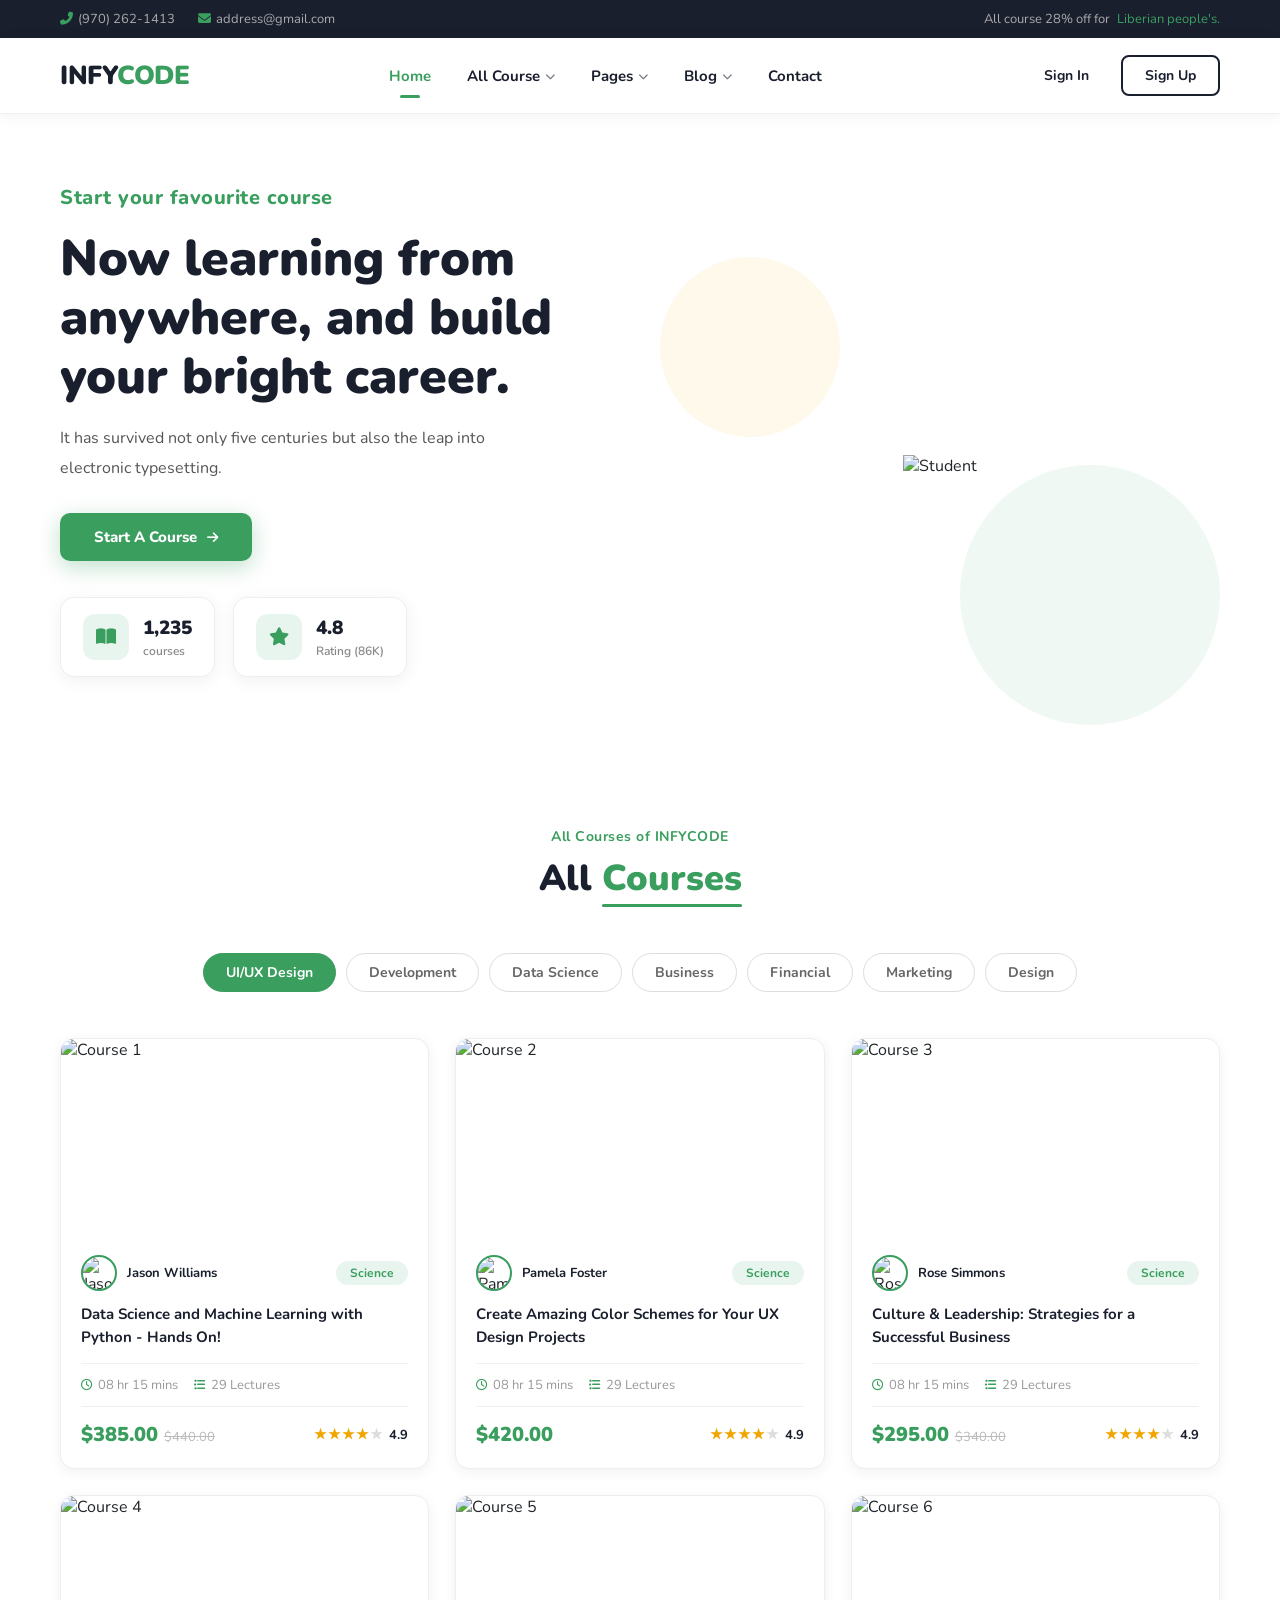
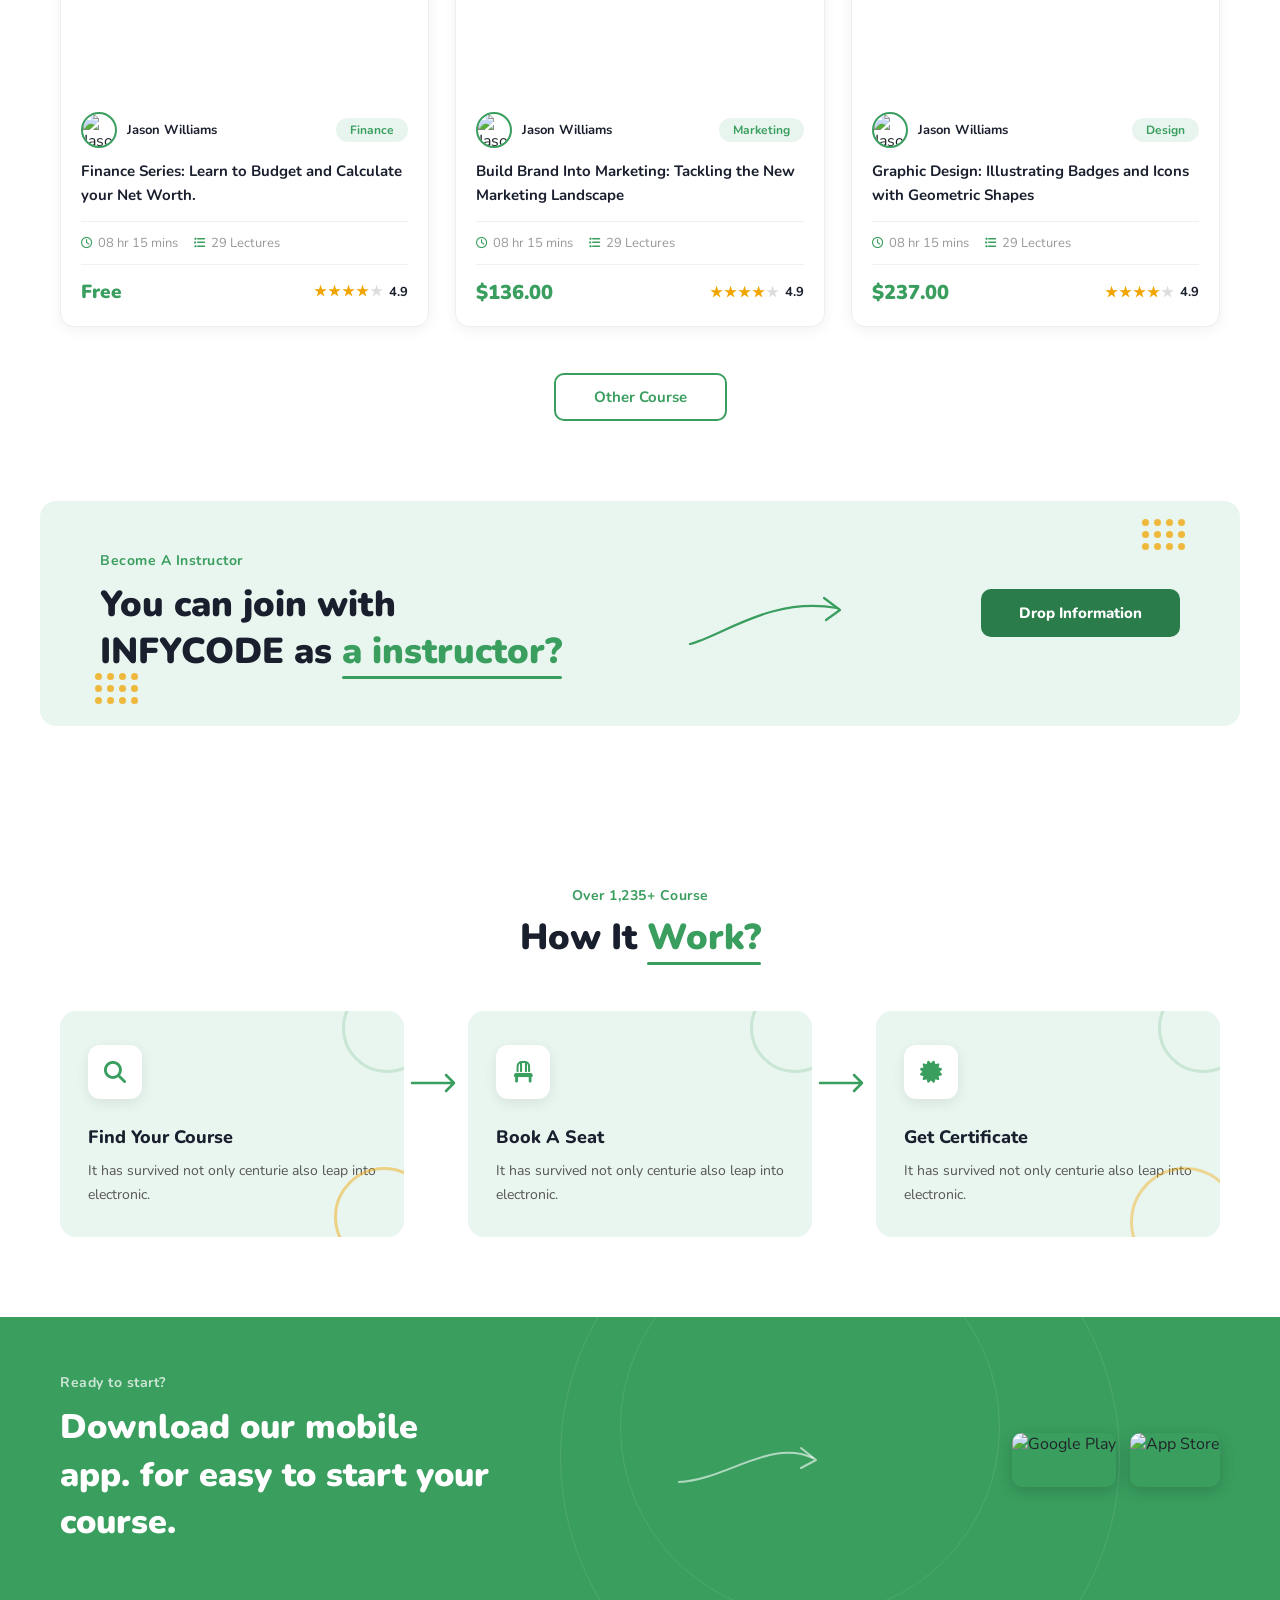
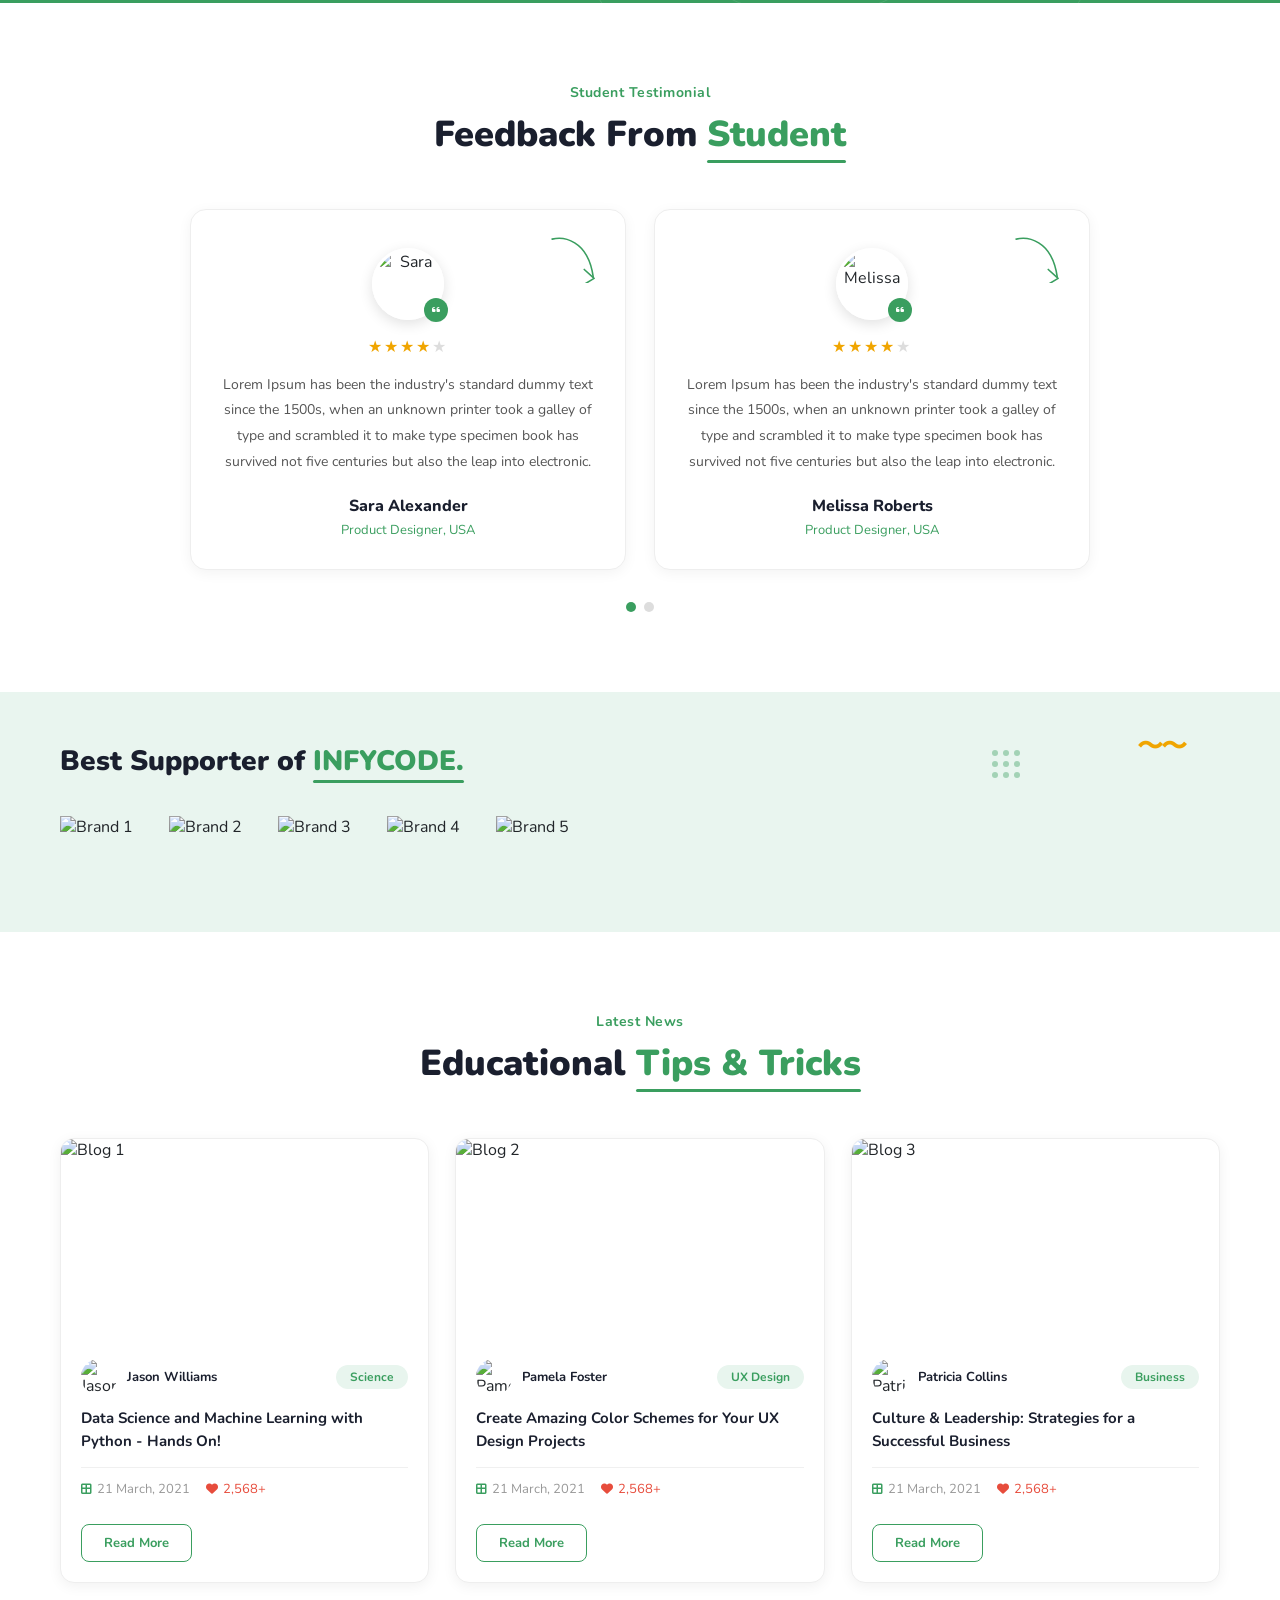
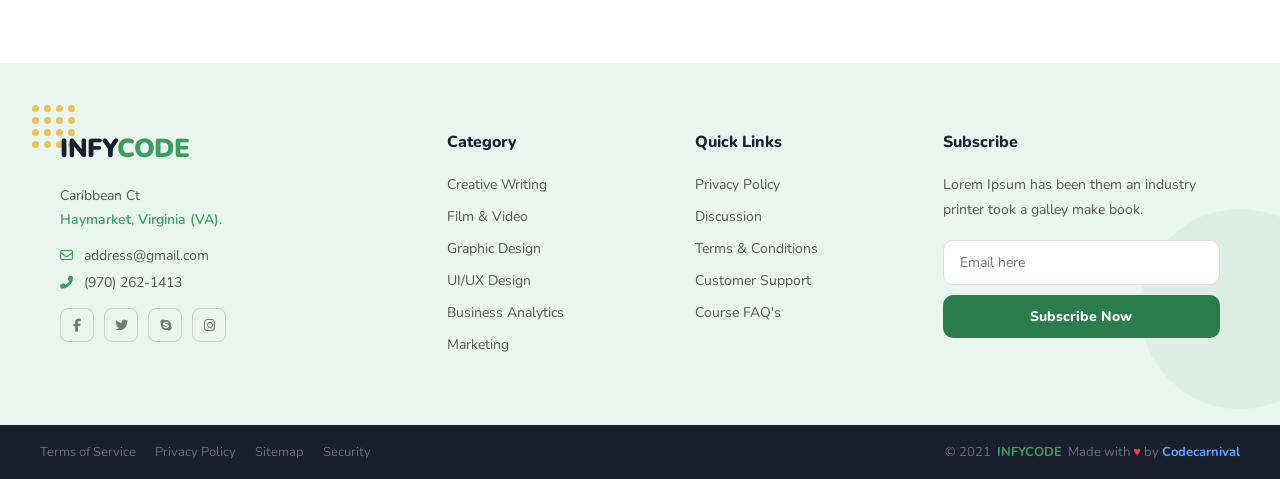
==== index.html @ c74d3bc2 "Home page" ====
<!DOCTYPE html>
<html lang="en">
<head>
<meta charset="UTF-8">
<meta name="viewport" content="width=device-width, initial-scale=1.0">
<title>Edule - eLearning Website Template</title>
<link href="https://fonts.googleapis.com/css2?family=Nunito:ital,wght@0,400;0,500;0,600;0,700;0,800;0,900;1,400;1,700&display=swap" rel="stylesheet">
<link rel="stylesheet" href="https://cdnjs.cloudflare.com/ajax/libs/font-awesome/6.4.0/css/all.min.css">
<style>
/* ===== RESET ===== */
*,*::before,*::after{box-sizing:border-box;margin:0;padding:0}
html{scroll-behavior:smooth}
body{font-family:'Nunito',sans-serif;color:#212529;background:#fff;overflow-x:hidden}
a{text-decoration:none;color:inherit}
img{max-width:100%;display:block}
ul{list-style:none}
button{font-family:inherit;cursor:pointer;border:none;background:none}

/* ===== VARIABLES ===== */
:root{
  --green:#3a9e5f;
  --green-dark:#2a7d4a;
  --green-light:#e8f5ee;
  --green-bg:#e9f5ef;
  --dark:#1a1f2e;
  --text:#555;
  --light:#888;
  --border:#e8e8e8;
  --gold:#f0a500;
  --white:#fff;
}

/* ===== TOPBAR ===== */
.topbar{background:#1a1f2e;padding:10px 0;font-size:13px;color:#aaa}
.topbar .wrap{max-width:1200px;margin:0 auto;padding:0 20px;display:flex;justify-content:space-between;align-items:center}
.topbar a{color:#aaa;transition:color .2s}
.topbar a:hover{color:var(--green)}
.topbar .left a{margin-right:20px}
.topbar .left i,.topbar .right i{margin-right:5px;color:var(--green)}

/* ===== HEADER ===== */
.site-header{background:#fff;border-bottom:1px solid #f0f0f0;position:sticky;top:0;z-index:9999;box-shadow:0 2px 15px rgba(0,0,0,.06)}
.header-wrap{max-width:1200px;margin:0 auto;padding:0 20px;display:flex;align-items:center;justify-content:space-between;height:75px}
.logo{display:flex;align-items:center;gap:10px}
.logo img{height:40px;width:auto}
.logo-text{font-size:26px;font-weight:900;color:var(--dark);letter-spacing:-.5px}
.logo-text span{color:var(--green)}
.logo-icon{width:42px;height:42px;background:var(--green);border-radius:10px;display:flex;align-items:center;justify-content:center;position:relative}
.logo-icon::before{content:'';position:absolute;inset:5px;border:2px solid rgba(255,255,255,.6);border-radius:5px}
.logo-icon i{color:#fff;font-size:18px;position:relative;z-index:1}

/* NAV */
.main-nav{display:flex;align-items:center;gap:0}
.main-nav > li{position:relative}
.main-nav > li > a{display:flex;align-items:center;gap:5px;padding:10px 18px;font-size:15px;font-weight:700;color:var(--dark);transition:color .2s;position:relative}
.main-nav > li > a:hover,.main-nav > li.active > a{color:var(--green)}
.main-nav > li.active > a::after{content:'';position:absolute;bottom:-2px;left:50%;transform:translateX(-50%);width:20px;height:3px;background:var(--green);border-radius:2px}
.main-nav > li > a i{font-size:10px;opacity:.6}
.dropdown{display:none;position:absolute;top:calc(100% + 5px);left:0;min-width:220px;background:#fff;border-radius:10px;box-shadow:0 10px 35px rgba(0,0,0,.12);padding:10px 0;z-index:100}
.main-nav > li:hover .dropdown{display:block;animation:fadeIn .2s ease}
.dropdown li a{display:block;padding:9px 22px;font-size:14px;font-weight:600;color:#555;transition:all .2s}
.dropdown li a:hover{color:var(--green);padding-left:28px;background:#f8fdf9}
@keyframes fadeIn{from{opacity:0;transform:translateY(-6px)}to{opacity:1;transform:translateY(0)}}

.header-btns{display:flex;align-items:center;gap:10px}
.btn-in{padding:9px 22px;font-size:14px;font-weight:700;color:var(--dark);transition:color .2s}
.btn-in:hover{color:var(--green)}
.btn-up{padding:9px 22px;font-size:14px;font-weight:700;color:var(--dark);border:2px solid var(--dark);border-radius:8px;transition:all .2s}
.btn-up:hover{background:var(--dark);color:#fff}

/* ===== HERO ===== */
.hero{background:#fff;padding:70px 0 0;overflow:hidden}
.hero-inner{max-width:1200px;margin:0 auto;padding:0 20px;display:grid;grid-template-columns:1fr 1fr;align-items:center;gap:40px}
.hero-left{padding-bottom:70px}
.hero-eyebrow{font-size:20px;font-weight:800;color:var(--green);letter-spacing:.5px;display:flex;align-items:center;gap:8px;margin-bottom:18px}
.hero-left h1{font-size:50px;font-weight:900;color:var(--dark);line-height:1.18;margin-bottom:18px}
.hero-left p{font-size:16px;color:var(--text);line-height:1.85;margin-bottom:30px;max-width:460px}
.hero-btn{display:inline-flex;align-items:center;gap:10px;background:var(--green);color:#fff;padding:14px 34px;border-radius:10px;font-size:15px;font-weight:800;transition:all .3s;box-shadow:0 6px 22px rgba(58,158,95,.32)}
.hero-btn:hover{background:var(--green-dark);transform:translateY(-2px);box-shadow:0 10px 28px rgba(58,158,95,.42)}
.hero-btn i{font-size:13px}
.hero-stats{display:flex;gap:18px;margin-top:36px;flex-wrap:wrap}
.hero-stat{background:#fff;border:1px solid #eee;border-radius:14px;padding:16px 22px;display:flex;align-items:center;gap:14px;box-shadow:0 4px 18px rgba(0,0,0,.06);transition:transform .3s}
.hero-stat:hover{transform:translateY(-3px)}
.stat-icon{width:46px;height:46px;border-radius:12px;background:var(--green-light);display:flex;align-items:center;justify-content:center;color:var(--green);font-size:18px}
.stat-num{font-size:19px;font-weight:900;color:var(--dark)}
.stat-label{font-size:12px;color:var(--light);font-weight:600;margin-top:2px}

.hero-right{position:relative;display:flex;align-items:flex-end;justify-content:center}
.hero-right img.main{position:relative;z-index:2;max-width:100%;animation:heroFloat 3.5s ease-in-out infinite}
.hero-shape-top{position:absolute;top:10px;right:0;width:260px;height:260px;background:var(--green-light);border-radius:50%;z-index:1;opacity:.7}
.hero-shape-bot{position:absolute;bottom:40px;left:0;width:180px;height:180px;background:#fef8e7;border-radius:50%;z-index:1;opacity:.8}
.shape-float{position:absolute;z-index:3}
.shape-float.s1{top:30px;left:40px;width:60px;animation:spin 8s linear infinite}
.shape-float.s2{bottom:60px;right:20px;width:50px;animation:spin 10s linear infinite reverse}
@keyframes heroFloat{0%,100%{transform:translateY(0)}50%{transform:translateY(-14px)}}
@keyframes spin{from{transform:rotate(0deg)}to{transform:rotate(360deg)}}

/* ===== SECTION COMMON ===== */
.sec{padding:80px 0}
.container{max-width:1200px;margin:0 auto;padding:0 20px}
.sec-head{text-align:center;margin-bottom:50px}
.sec-sub{display:block;font-size:14px;font-weight:700;color:var(--green);letter-spacing:.5px;margin-bottom:10px}
.sec-head h2{font-size:36px;font-weight:900;color:var(--dark);line-height:1.3}
.sec-head h2 .hl{color:var(--green);position:relative;display:inline-block}
.sec-head h2 .hl::after{content:'';position:absolute;bottom:-4px;left:0;right:0;height:3px;background:var(--green);border-radius:2px}

/* ===== COURSES ===== */
.courses-sec{background:#fff}
.tab-list{display:flex;flex-wrap:wrap;justify-content:center;gap:10px;margin-bottom:46px}
.tab-item{padding:9px 22px;border:1.5px solid #ddd;border-radius:50px;font-size:14px;font-weight:700;color:#666;background:#fff;cursor:pointer;transition:all .2s}
.tab-item:hover,.tab-item.active{background:var(--green);color:#fff;border-color:var(--green)}

.courses-grid{display:grid;grid-template-columns:repeat(3,1fr);gap:26px}
.course-card{background:#fff;border:1px solid #eee;border-radius:14px;overflow:hidden;transition:all .3s;box-shadow:0 3px 14px rgba(0,0,0,.06)}
.course-card:hover{transform:translateY(-7px);box-shadow:0 18px 42px rgba(0,0,0,.11)}
.c-thumb{height:196px;overflow:hidden}
.c-thumb img{width:100%;height:100%;object-fit:cover;transition:transform .4s}
.course-card:hover .c-thumb img{transform:scale(1.07)}
.c-body{padding:20px}
.c-meta{display:flex;align-items:center;gap:10px;margin-bottom:12px}
.c-meta .av{width:36px;height:36px;border-radius:50%;object-fit:cover;border:2.5px solid var(--green)}
.c-meta .name{font-size:13px;font-weight:700;color:var(--dark)}
.c-tag{margin-left:auto;padding:4px 14px;background:var(--green-light);color:var(--green);font-size:12px;font-weight:700;border-radius:50px}
.c-title{font-size:15px;font-weight:700;color:var(--dark);line-height:1.55;margin-bottom:14px;display:block;transition:color .2s}
.c-title:hover{color:var(--green)}
.c-info{display:flex;gap:16px;font-size:13px;color:#999;padding:12px 0;border-top:1px solid #f0f0f0;border-bottom:1px solid #f0f0f0;margin-bottom:14px}
.c-info span{display:flex;align-items:center;gap:5px}
.c-info i{color:var(--green);font-size:12px}
.c-foot{display:flex;align-items:center;justify-content:space-between}
.c-price{font-size:20px;font-weight:900;color:var(--green)}
.c-price-old{font-size:13px;color:#bbb;text-decoration:line-through;margin-left:6px}
.c-free{font-size:19px;font-weight:900;color:var(--green)}
.c-rate{display:flex;align-items:center;gap:5px;font-size:13px;font-weight:700;color:var(--dark)}
.c-stars{color:var(--gold);font-size:14px;letter-spacing:1px}
.c-stars .empty{color:#ddd}

.other-wrap{text-align:center;margin-top:46px}
.other-btn{display:inline-block;padding:12px 38px;border:2px solid var(--green);border-radius:10px;color:var(--green);font-size:15px;font-weight:700;transition:all .2s}
.other-btn:hover{background:var(--green);color:#fff}

/* ===== INSTRUCTOR BANNER ===== */
.instructor-sec{padding:0 20px;margin-bottom:80px}
.instr-box{max-width:1200px;margin:0 auto;background:var(--green-bg);border-radius:16px;padding:50px 60px;display:flex;align-items:center;justify-content:space-between;position:relative;overflow:hidden}
.instr-box .sub{font-size:14px;font-weight:700;color:var(--green);letter-spacing:.5px;display:block;margin-bottom:12px}
.instr-box h2{font-size:36px;font-weight:900;color:var(--dark);line-height:1.3}
.instr-box h2 em{font-style:normal;color:var(--green);position:relative;display:inline-block}
.instr-box h2 em::after{content:'';position:absolute;bottom:-3px;left:0;right:0;height:3px;background:var(--green);border-radius:2px}
.instr-arrow{flex:1;display:flex;justify-content:center;align-items:center;pointer-events:none;min-width:180px}
.instr-arrow svg{width:180px}
.drop-btn{display:inline-block;padding:14px 38px;background:var(--green-dark);color:#fff;border-radius:10px;font-size:15px;font-weight:800;white-space:nowrap;transition:all .3s;flex-shrink:0}
.drop-btn:hover{background:var(--green);transform:translateY(-2px)}
/* Deco dots */
.deco-dots{position:absolute;display:grid;gap:5px}
.deco-dots span{width:7px;height:7px;border-radius:50%;display:block}
.deco-dots.gold span{background:var(--gold);opacity:.75}
.deco-dots.green span{background:var(--green);opacity:.45}
.deco-dots.r3{grid-template-columns:repeat(3,7px)}
.deco-dots.r4{grid-template-columns:repeat(4,7px)}
.deco-tl{bottom:22px;left:55px}
.deco-tr{top:18px;right:55px}

/* ===== HOW IT WORKS ===== */
.how-sec{background:#fff}
.steps-row{display:grid;grid-template-columns:1fr auto 1fr auto 1fr;align-items:start;gap:0;margin-top:10px}
.step-card{background:var(--green-bg);border-radius:16px;padding:34px 28px 30px;position:relative;overflow:hidden}
.step-card::after{content:'';position:absolute;top:-28px;right:-28px;width:90px;height:90px;border:3px solid rgba(58,158,95,.18);border-radius:50%}
.step-card .step-icon-wrap{width:54px;height:54px;background:#fff;border-radius:12px;display:flex;align-items:center;justify-content:center;margin-bottom:26px;box-shadow:0 4px 14px rgba(0,0,0,.08)}
.step-card .step-icon-wrap img{width:28px;height:28px}
.step-card h3{font-size:18px;font-weight:800;color:var(--dark);margin-bottom:10px}
.step-card p{font-size:14px;color:var(--text);line-height:1.7}
/* orange arc on step 1 */
.step-card.s1::before{content:'';position:absolute;bottom:-30px;right:-30px;width:100px;height:100px;border:3px solid var(--gold);border-radius:50%;opacity:.45}
/* arc on step 3 */
.step-card.s3::before{content:'';position:absolute;bottom:-40px;right:-20px;width:110px;height:110px;border:3px solid var(--gold);border-radius:50%;opacity:.4}
.step-arrow{display:flex;align-items:center;padding:0 6px;margin-top:60px}
.step-arrow svg{width:52px;color:var(--green)}

/* ===== APP SECTION ===== */
.app-sec{background:var(--green);padding:56px 0;position:relative;overflow:hidden}
.app-sec::before,.app-sec::after{content:'';position:absolute;border-radius:50%;border:1.5px solid rgba(255,255,255,.1)}
.app-sec::before{width:380px;height:380px;top:-80px;right:280px}
.app-sec::after{width:560px;height:560px;top:-140px;right:160px}
.app-inner{max-width:1200px;margin:0 auto;padding:0 20px;display:flex;align-items:center;gap:0}
.app-text{flex:0 0 auto;max-width:430px}
.app-text .sub{font-size:14px;font-weight:700;color:rgba(255,255,255,.75);letter-spacing:.5px;display:block;margin-bottom:12px}
.app-text h2{font-size:34px;font-weight:900;color:#fff;line-height:1.4}
.app-gap{flex:1;display:flex;justify-content:center;align-items:center;position:relative;z-index:2}
.app-gap svg{width:160px}
.app-btns-wrap{display:flex;gap:14px;position:relative;z-index:2;flex-shrink:0}
.app-store{display:block;border-radius:10px;overflow:hidden;transition:all .3s;box-shadow:0 4px 16px rgba(0,0,0,.18)}
.app-store:hover{transform:translateY(-3px);box-shadow:0 8px 24px rgba(0,0,0,.25)}
.app-store img{height:54px;width:auto;display:block}

/* ===== TESTIMONIALS ===== */
.testi-sec{background:#fff}
.testi-grid{display:grid;grid-template-columns:repeat(2,1fr);gap:28px;max-width:900px;margin:0 auto}
.testi-card{background:#fff;border:1px solid #eee;border-radius:16px;padding:38px 32px 30px;text-align:center;position:relative;box-shadow:0 3px 14px rgba(0,0,0,.05);transition:all .3s}
.testi-card:hover{box-shadow:0 14px 40px rgba(58,158,95,.12);transform:translateY(-4px)}
.testi-arrow-deco{position:absolute;top:22px;right:22px;pointer-events:none}
.testi-arrow-deco svg{width:58px}
.testi-av{position:relative;width:72px;height:72px;margin:0 auto 16px}
.testi-av img{width:72px;height:72px;border-radius:50%;object-fit:cover;border:3px solid #fff;box-shadow:0 4px 14px rgba(0,0,0,.12)}
.testi-av .qb{position:absolute;bottom:-2px;right:-4px;width:24px;height:24px;background:var(--green);border-radius:50%;display:flex;align-items:center;justify-content:center;color:#fff;font-size:9px}
.testi-stars{color:var(--gold);font-size:16px;letter-spacing:2px;margin-bottom:14px}
.testi-stars .e{color:#ddd}
.testi-text{font-size:14px;color:var(--text);line-height:1.85;margin-bottom:20px}
.testi-name{font-size:16px;font-weight:800;color:var(--dark);margin-bottom:4px}
.testi-role{font-size:13px;color:var(--green)}

.testi-dots{display:flex;justify-content:center;gap:8px;margin-top:32px}
.tdot{width:10px;height:10px;border-radius:50%;background:#ddd;cursor:pointer;transition:background .2s}
.tdot.on{background:var(--green)}

/* ===== BRANDS ===== */
.brands-sec{background:var(--green-bg);padding:50px 0;position:relative;overflow:hidden}
.brands-inner{max-width:1200px;margin:0 auto;padding:0 20px;position:relative}
.brands-head{font-size:28px;font-weight:900;color:var(--dark);margin-bottom:36px}
.brands-head span{color:var(--green);position:relative;display:inline-block}
.brands-head span::after{content:'';position:absolute;bottom:-3px;left:0;right:0;height:3px;background:var(--green);border-radius:2px}
.brands-logos{display:flex;align-items:center;gap:36px;flex-wrap:wrap}
.brand-item img{height:66px;width:auto;object-fit:contain;transition:transform .3s}
.brand-item:hover img{transform:scale(1.08)}
.brand-deco-dots{position:absolute;right:220px;top:8px;display:grid;grid-template-columns:repeat(3,6px);gap:5px}
.brand-deco-dots span{width:6px;height:6px;border-radius:50%;background:var(--green);opacity:.4;display:block}
.brand-squiggle{position:absolute;right:55px;top:-8px;font-size:26px;color:var(--gold);font-weight:900;line-height:1;letter-spacing:-2px}

/* ===== BLOG ===== */
.blog-sec{background:#fff}
.blog-grid{display:grid;grid-template-columns:repeat(3,1fr);gap:26px}
.blog-card{background:#fff;border:1px solid #eee;border-radius:14px;overflow:hidden;transition:all .3s;box-shadow:0 3px 14px rgba(0,0,0,.06)}
.blog-card:hover{transform:translateY(-7px);box-shadow:0 18px 42px rgba(0,0,0,.11)}
.b-thumb{height:200px;overflow:hidden}
.b-thumb img{width:100%;height:100%;object-fit:cover;transition:transform .4s}
.blog-card:hover .b-thumb img{transform:scale(1.07)}
.b-body{padding:20px}
.b-meta{display:flex;align-items:center;gap:10px;margin-bottom:12px}
.b-meta .bav{width:36px;height:36px;border-radius:50%;object-fit:cover}
.b-meta .bname{font-size:13px;font-weight:700;color:var(--dark)}
.b-cat{margin-left:auto;padding:4px 14px;background:var(--green-light);color:var(--green);font-size:12px;font-weight:700;border-radius:50px}
.b-title{font-size:15px;font-weight:700;color:var(--dark);line-height:1.55;margin-bottom:14px;display:block}
.b-title:hover{color:var(--green)}
.b-info{display:flex;gap:16px;font-size:13px;color:#999;padding:12px 0;border-top:1px solid #f0f0f0;margin-bottom:14px}
.b-info span{display:flex;align-items:center;gap:5px}
.b-info i{color:var(--green);font-size:12px}
.b-info .heart i{color:#e74c3c}
.read-btn{display:inline-block;padding:9px 22px;border:1.5px solid var(--green);border-radius:8px;color:var(--green);font-size:13px;font-weight:700;transition:all .2s}
.read-btn:hover{background:var(--green);color:#fff}

/* ===== FOOTER ===== */
.site-footer{background:var(--green-bg);padding:68px 0 0;position:relative;overflow:hidden}
.site-footer::after{content:'';position:absolute;right:-60px;bottom:70px;width:200px;height:200px;background:rgba(58,158,95,.07);border-radius:50%}
.footer-grid{max-width:1200px;margin:0 auto;padding:0 20px;display:grid;grid-template-columns:1.7fr 1fr 1fr 1.4fr;gap:50px;position:relative;z-index:1}
.footer-logo-wrap{display:flex;align-items:center;gap:10px;margin-bottom:18px}
.footer-logo-wrap .fl-icon{width:38px;height:38px;background:var(--green);border-radius:8px;display:flex;align-items:center;justify-content:center;color:#fff;font-size:15px}
.footer-logo-wrap .fl-text{font-size:22px;font-weight:900;color:var(--dark)}
.footer-logo-wrap .fl-text span{color:var(--green)}
.f-addr{font-size:14px;color:var(--text);line-height:1.7;margin-bottom:14px}
.f-addr .ga{color:var(--green);font-weight:600}
.f-contacts{margin-bottom:16px}
.f-contacts li{display:flex;align-items:center;gap:10px;font-size:14px;color:var(--text);margin-bottom:8px}
.f-contacts li i{color:var(--green);font-size:13px;width:14px}
.f-socials{display:flex;gap:10px}
.f-socials a{width:34px;height:34px;border:1.5px solid #ccc;border-radius:8px;display:flex;align-items:center;justify-content:center;color:#777;font-size:13px;transition:all .2s}
.f-socials a:hover{background:var(--green);border-color:var(--green);color:#fff}

.f-col h4{font-size:16px;font-weight:800;color:var(--dark);margin-bottom:20px}
.f-col ul li{margin-bottom:10px}
.f-col ul li a{font-size:14px;color:var(--text);transition:color .2s}
.f-col ul li a:hover{color:var(--green)}

.f-sub-txt{font-size:14px;color:var(--text);line-height:1.75;margin-bottom:18px}
.f-email{width:100%;padding:12px 16px;border:1.5px solid #ddd;border-radius:10px;font-size:14px;color:var(--dark);background:#fff;outline:none;font-family:inherit;margin-bottom:10px;transition:border-color .2s}
.f-email:focus{border-color:var(--green)}
.f-sub-btn{width:100%;padding:12px 24px;background:var(--green-dark);color:#fff;border:none;border-radius:10px;font-size:14px;font-weight:800;cursor:pointer;font-family:inherit;transition:background .2s}
.f-sub-btn:hover{background:var(--green)}

/* footer deco dots */
.footer-deco{position:absolute;top:42px;left:32px;display:grid;grid-template-columns:repeat(4,7px);gap:5px}
.footer-deco span{width:7px;height:7px;border-radius:50%;background:var(--gold);opacity:.65;display:block}

.footer-bottom{background:#1a1f2e;padding:18px 20px;margin-top:60px}
.footer-bottom-inner{max-width:1200px;margin:0 auto;display:flex;align-items:center;justify-content:space-between;font-size:13px;color:#6b7280}
.footer-bottom-inner a{color:#6b7280;transition:color .2s}
.footer-bottom-inner a:hover{color:var(--green)}
.footer-bottom-inner .sep{margin:0 8px;opacity:.4}
.fb-left a{margin-right:16px}
.edule-lnk{color:var(--green)!important;font-weight:700}
.cc-lnk{color:#60a5fa!important;font-weight:700}
.heart{color:#e74c3c}

/* ===== SCROLL TO TOP ===== */
.scroll-top{position:fixed;bottom:28px;right:28px;z-index:9999;width:44px;height:44px;background:var(--green);color:#fff;border-radius:50%;display:flex;align-items:center;justify-content:center;font-size:17px;cursor:pointer;box-shadow:0 4px 16px rgba(58,158,95,.4);transition:all .3s;opacity:0;pointer-events:none;border:none}
.scroll-top.show{opacity:1;pointer-events:all}
.scroll-top:hover{background:var(--green-dark);transform:translateY(-3px)}

/* ===== REVEAL ===== */
.rv{opacity:0;transform:translateY(26px);transition:opacity .7s,transform .7s}
.rv.show{opacity:1;transform:none}
.rv.d1{transition-delay:.1s}.rv.d2{transition-delay:.2s}.rv.d3{transition-delay:.3s}

/* ===== RESPONSIVE ===== */
@media(max-width:1050px){.courses-grid,.blog-grid{grid-template-columns:repeat(2,1fr)}.footer-grid{grid-template-columns:1fr 1fr}.steps-row{grid-template-columns:1fr;gap:24px}.step-arrow{transform:rotate(90deg);margin:0 auto -8px}}
@media(max-width:768px){.header-wrap{padding:0 16px}.main-nav,.header-btns .btn-in{display:none}.hero-inner{grid-template-columns:1fr}.hero-right{display:none}.hero-left h1{font-size:34px}.courses-grid,.blog-grid,.testi-grid{grid-template-columns:1fr}.instr-box{flex-direction:column;gap:20px;text-align:center}.instr-arrow{display:none}.app-inner{flex-direction:column;text-align:center}.app-gap{display:none}.footer-grid{grid-template-columns:1fr}}
</style>
</head>
<body>

<!-- TOPBAR -->
<div class="topbar">
  <div class="wrap">
    <div class="left">
      <a href="tel:9702621413"><i class="fas fa-phone-alt"></i>(970) 262-1413</a>
      <a href="mailto:address@gmail.com"><i class="fas fa-envelope"></i>address@gmail.com</a>
    </div>
    <div class="right">
      All course 28% off for <a href="#" style="color:var(--green);margin-left:4px">Liberian people's.</a>
    </div>
  </div>
</div>

<!-- HEADER -->
<header class="site-header">
  <div class="header-wrap">
    <!-- Logo -->
    <a href="#" class="logo">
      <!-- <img src="https://template.hasthemes.com/edule/eduLe/assets/images/logo.png" alt="EduLe Logo" onerror="this.style.display='none';this.nextElementSibling.style.display='flex'"> -->
      <div class="logo-icon" style="display:none"><i class="fas fa-book-open"></i></div>
      <div class="logo-text">INFY<span>CODE</span></div>
    </a>

    <!-- Nav -->
    <nav>
      <ul class="main-nav">
        <li class="active"><a href="#">Home</a></li>
        <li>
          <a href="#">All Course <i class="fas fa-chevron-down"></i></a>
          <ul class="dropdown">
            <li><a href="#">Courses</a></li>
            <li><a href="#">Courses Details</a></li>
          </ul>
        </li>
        <li>
          <a href="#">Pages <i class="fas fa-chevron-down"></i></a>
          <ul class="dropdown">
            <li><a href="#">About</a></li>
            <li><a href="#">Register</a></li>
            <li><a href="#">Login</a></li>
            <li><a href="#">FAQ</a></li>
            <li><a href="#">404 Error</a></li>
            <li><a href="#">After Enroll</a></li>
          </ul>
        </li>
        <li>
          <a href="#">Blog <i class="fas fa-chevron-down"></i></a>
          <ul class="dropdown">
            <li><a href="#">Blog Grid</a></li>
            <li><a href="#">Blog Left Sidebar</a></li>
            <li><a href="#">Blog Right Sidebar</a></li>
          </ul>
        </li>
        <li><a href="#">Contact</a></li>
      </ul>
    </nav>

    <!-- Buttons -->
    <div class="header-btns">
      <button class="btn-in">Sign In</button>
      <button class="btn-up">Sign Up</button>
    </div>
  </div>
</header>

<!-- ===== HERO ===== -->
<section class="hero">
  <div class="hero-inner">
    <div class="hero-left rv">
      <div class="hero-eyebrow">Start your favourite course</div>
      <h1>Now learning from anywhere, and build your bright career.</h1>
      <p>It has survived not only five centuries but also the leap into electronic typesetting.</p>
      <a href="#" class="hero-btn">Start A Course <i class="fas fa-arrow-right"></i></a>
      <div class="hero-stats">
        <div class="hero-stat">
          <div class="stat-icon">
            <img src="https://template.hasthemes.com/edule/eduLe/assets/images/shape/shape-5.png" alt="" style="width:26px" onerror="this.outerHTML='<i class=\'fas fa-book-open\'></i>'">
          </div>
          <div>
            <div class="stat-num">1,235</div>
            <div class="stat-label">courses</div>
          </div>
        </div>
        <div class="hero-stat">
          <div class="stat-icon">
            <img src="https://template.hasthemes.com/edule/eduLe/assets/images/shape/shape-6.png" alt="" style="width:26px" onerror="this.outerHTML='<i class=\'fas fa-star\'></i>'">
          </div>
          <div>
            <div class="stat-num">4.8</div>
            <div class="stat-label">Rating (86K)</div>
          </div>
        </div>
      </div>
    </div>
    <div class="hero-right rv d2">
      <div class="hero-shape-top"></div>
      <div class="hero-shape-bot"></div>
      <img src="https://template.hasthemes.com/edule/eduLe/assets/images/shape/shape-8.png" class="shape-float s1" alt="" onerror="this.style.display='none'">
      <img src="https://template.hasthemes.com/edule/eduLe/assets/images/slider/slider-1.png" class="main" alt="Student">
      <img src="https://template.hasthemes.com/edule/eduLe/assets/images/shape/shape-9.png" class="shape-float s2" alt="" onerror="this.style.display='none'">
    </div>
  </div>
</section>

<!-- ===== COURSES ===== -->
<section class="sec courses-sec">
  <div class="container">
    <div class="sec-head rv">
      <span class="sec-sub">All Courses of INFYCODE</span>
      <h2>All <span class="hl">Courses</span></h2>
    </div>

    <div class="tab-list rv">
      <button class="tab-item active">UI/UX Design</button>
      <button class="tab-item">Development</button>
      <button class="tab-item">Data Science</button>
      <button class="tab-item">Business</button>
      <button class="tab-item">Financial</button>
      <button class="tab-item">Marketing</button>
      <button class="tab-item">Design</button>
    </div>

    <div class="courses-grid">
      <!-- Card 1 -->
      <div class="course-card rv">
        <div class="c-thumb"><img src="https://template.hasthemes.com/edule/eduLe/assets/images/courses/courses-01.jpg" alt="Course 1"></div>
        <div class="c-body">
          <div class="c-meta">
            <img class="av" src="https://template.hasthemes.com/edule/eduLe/assets/images/author/author-01.jpg" alt="Jason">
            <span class="name">Jason Williams</span>
            <span class="c-tag">Science</span>
          </div>
          <a href="#" class="c-title">Data Science and Machine Learning with Python - Hands On!</a>
          <div class="c-info">
            <span><i class="far fa-clock"></i> 08 hr 15 mins</span>
            <span><i class="fas fa-list-ul"></i> 29 Lectures</span>
          </div>
          <div class="c-foot">
            <div><span class="c-price">$385.00</span><span class="c-price-old">$440.00</span></div>
            <div class="c-rate"><span class="c-stars">★★★★<span class="empty">★</span></span> 4.9</div>
          </div>
        </div>
      </div>
      <!-- Card 2 -->
      <div class="course-card rv d1">
        <div class="c-thumb"><img src="https://template.hasthemes.com/edule/eduLe/assets/images/courses/courses-02.jpg" alt="Course 2"></div>
        <div class="c-body">
          <div class="c-meta">
            <img class="av" src="https://template.hasthemes.com/edule/eduLe/assets/images/author/author-02.jpg" alt="Pamela">
            <span class="name">Pamela Foster</span>
            <span class="c-tag">Science</span>
          </div>
          <a href="#" class="c-title">Create Amazing Color Schemes for Your UX Design Projects</a>
          <div class="c-info">
            <span><i class="far fa-clock"></i> 08 hr 15 mins</span>
            <span><i class="fas fa-list-ul"></i> 29 Lectures</span>
          </div>
          <div class="c-foot">
            <div><span class="c-price">$420.00</span></div>
            <div class="c-rate"><span class="c-stars">★★★★<span class="empty">★</span></span> 4.9</div>
          </div>
        </div>
      </div>
      <!-- Card 3 -->
      <div class="course-card rv d2">
        <div class="c-thumb"><img src="https://template.hasthemes.com/edule/eduLe/assets/images/courses/courses-03.jpg" alt="Course 3"></div>
        <div class="c-body">
          <div class="c-meta">
            <img class="av" src="https://template.hasthemes.com/edule/eduLe/assets/images/author/author-03.jpg" alt="Rose">
            <span class="name">Rose Simmons</span>
            <span class="c-tag">Science</span>
          </div>
          <a href="#" class="c-title">Culture &amp; Leadership: Strategies for a Successful Business</a>
          <div class="c-info">
            <span><i class="far fa-clock"></i> 08 hr 15 mins</span>
            <span><i class="fas fa-list-ul"></i> 29 Lectures</span>
          </div>
          <div class="c-foot">
            <div><span class="c-price">$295.00</span><span class="c-price-old">$340.00</span></div>
            <div class="c-rate"><span class="c-stars">★★★★<span class="empty">★</span></span> 4.9</div>
          </div>
        </div>
      </div>
      <!-- Card 4 -->
      <div class="course-card rv">
        <div class="c-thumb"><img src="https://template.hasthemes.com/edule/eduLe/assets/images/courses/courses-04.jpg" alt="Course 4"></div>
        <div class="c-body">
          <div class="c-meta">
            <img class="av" src="https://template.hasthemes.com/edule/eduLe/assets/images/author/author-04.jpg" alt="Jason">
            <span class="name">Jason Williams</span>
            <span class="c-tag">Finance</span>
          </div>
          <a href="#" class="c-title">Finance Series: Learn to Budget and Calculate your Net Worth.</a>
          <div class="c-info">
            <span><i class="far fa-clock"></i> 08 hr 15 mins</span>
            <span><i class="fas fa-list-ul"></i> 29 Lectures</span>
          </div>
          <div class="c-foot">
            <div><span class="c-free">Free</span></div>
            <div class="c-rate"><span class="c-stars">★★★★<span class="empty">★</span></span> 4.9</div>
          </div>
        </div>
      </div>
      <!-- Card 5 -->
      <div class="course-card rv d1">
        <div class="c-thumb"><img src="https://template.hasthemes.com/edule/eduLe/assets/images/courses/courses-05.jpg" alt="Course 5"></div>
        <div class="c-body">
          <div class="c-meta">
            <img class="av" src="https://template.hasthemes.com/edule/eduLe/assets/images/author/author-05.jpg" alt="Jason">
            <span class="name">Jason Williams</span>
            <span class="c-tag">Marketing</span>
          </div>
          <a href="#" class="c-title">Build Brand Into Marketing: Tackling the New Marketing Landscape</a>
          <div class="c-info">
            <span><i class="far fa-clock"></i> 08 hr 15 mins</span>
            <span><i class="fas fa-list-ul"></i> 29 Lectures</span>
          </div>
          <div class="c-foot">
            <div><span class="c-price">$136.00</span></div>
            <div class="c-rate"><span class="c-stars">★★★★<span class="empty">★</span></span> 4.9</div>
          </div>
        </div>
      </div>
      <!-- Card 6 -->
      <div class="course-card rv d2">
        <div class="c-thumb"><img src="https://template.hasthemes.com/edule/eduLe/assets/images/courses/courses-06.jpg" alt="Course 6"></div>
        <div class="c-body">
          <div class="c-meta">
            <img class="av" src="https://template.hasthemes.com/edule/eduLe/assets/images/author/author-06.jpg" alt="Jason">
            <span class="name">Jason Williams</span>
            <span class="c-tag">Design</span>
          </div>
          <a href="#" class="c-title">Graphic Design: Illustrating Badges and Icons with Geometric Shapes</a>
          <div class="c-info">
            <span><i class="far fa-clock"></i> 08 hr 15 mins</span>
            <span><i class="fas fa-list-ul"></i> 29 Lectures</span>
          </div>
          <div class="c-foot">
            <div><span class="c-price">$237.00</span></div>
            <div class="c-rate"><span class="c-stars">★★★★<span class="empty">★</span></span> 4.9</div>
          </div>
        </div>
      </div>
    </div>

    <div class="other-wrap rv">
      <a href="#" class="other-btn">Other Course</a>
    </div>
  </div>
</section>

<!-- ===== INSTRUCTOR BANNER ===== -->
<div class="instructor-sec">
  <div class="instr-box rv">
    <!-- deco dots bottom-left (gold) -->
    <div class="deco-dots gold r4 deco-tl">
      <span></span><span></span><span></span><span></span>
      <span></span><span></span><span></span><span></span>
      <span></span><span></span><span></span><span></span>
    </div>
    <div>
      <span class="sub">Become A Instructor</span>
      <h2>You can join with<br>INFYCODE as <em>a instructor?</em></h2>
    </div>
    <!-- Curved arrow -->
    <div class="instr-arrow">
      <svg viewBox="0 0 180 75" fill="none" xmlns="http://www.w3.org/2000/svg">
        <path d="M8 68 C40 60, 90 20, 155 32" stroke="#3a9e5f" stroke-width="2.2" stroke-linecap="round" fill="none"/>
        <path d="M142 22 L158 34 L144 44" stroke="#3a9e5f" stroke-width="2.2" stroke-linecap="round" stroke-linejoin="round" fill="none"/>
      </svg>
    </div>
    <a href="#" class="drop-btn">Drop Information</a>
    <!-- deco dots top-right (gold) -->
    <div class="deco-dots gold r4 deco-tr">
      <span></span><span></span><span></span><span></span>
      <span></span><span></span><span></span><span></span>
      <span></span><span></span><span></span><span></span>
    </div>
  </div>
</div>

<!-- ===== HOW IT WORKS ===== -->
<section class="sec how-sec">
  <div class="container">
    <div class="sec-head rv">
      <span class="sec-sub">Over 1,235+ Course</span>
      <h2>How It <span class="hl">Work?</span></h2>
    </div>
    <div class="steps-row">
      <!-- Step 1 -->
      <div class="step-card s1 rv">
        <div class="step-icon-wrap">
          <img src="https://template.hasthemes.com/edule/eduLe/assets/images/shape/shape-15.png" alt="" onerror="this.outerHTML='<i class=\'fas fa-search\' style=\'color:var(--green);font-size:22px\'></i>'">
        </div>
        <h3>Find Your Course</h3>
        <p>It has survived not only centurie also leap into electronic.</p>
      </div>
      <!-- Arrow 1 -->
      <div class="step-arrow rv d1">
        <svg viewBox="0 0 52 24" fill="none">
          <path d="M2 12H44M36 4L44 12L36 20" stroke="currentColor" stroke-width="2.5" stroke-linecap="round" stroke-linejoin="round"/>
        </svg>
      </div>
      <!-- Step 2 -->
      <div class="step-card rv d1">
        <div class="step-icon-wrap">
          <img src="https://template.hasthemes.com/edule/eduLe/assets/images/shape/shape-15.png" alt="" onerror="this.outerHTML='<i class=\'fas fa-chair\' style=\'color:var(--green);font-size:22px\'></i>'">
        </div>
        <h3>Book A Seat</h3>
        <p>It has survived not only centurie also leap into electronic.</p>
      </div>
      <!-- Arrow 2 -->
      <div class="step-arrow rv d2">
        <svg viewBox="0 0 52 24" fill="none">
          <path d="M2 12H44M36 4L44 12L36 20" stroke="currentColor" stroke-width="2.5" stroke-linecap="round" stroke-linejoin="round"/>
        </svg>
      </div>
      <!-- Step 3 -->
      <div class="step-card s3 rv d2">
        <div class="step-icon-wrap">
          <img src="https://template.hasthemes.com/edule/eduLe/assets/images/shape/shape-16.png" alt="" onerror="this.outerHTML='<i class=\'fas fa-certificate\' style=\'color:var(--green);font-size:22px\'></i>'">
        </div>
        <h3>Get Certificate</h3>
        <p>It has survived not only centurie also leap into electronic.</p>
      </div>
    </div>
  </div>
</section>

<!-- ===== APP SECTION ===== -->
<section class="app-sec">
  <div class="app-inner">
    <div class="app-text rv">
      <span class="sub">Ready to start?</span>
      <h2>Download our mobile app. for easy to start your course.</h2>
    </div>
    <div class="app-gap rv d1">
      <svg viewBox="0 0 160 60" fill="none">
        <path d="M8 52 C55 50, 100 8, 142 28" stroke="rgba(255,255,255,0.6)" stroke-width="2" stroke-linecap="round" fill="none"/>
        <path d="M130 18 L145 30 L130 38" stroke="rgba(255,255,255,0.6)" stroke-width="2" stroke-linecap="round" stroke-linejoin="round" fill="none"/>
      </svg>
    </div>
    <div class="app-btns-wrap rv d2">
      <a href="#" class="app-store">
        <img src="https://template.hasthemes.com/edule/eduLe/assets/images/google-play.png" alt="Google Play">
      </a>
      <a href="#" class="app-store">
        <img src="https://template.hasthemes.com/edule/eduLe/assets/images/app-store.png" alt="App Store">
      </a>
    </div>
  </div>
</section>

<!-- ===== TESTIMONIALS ===== -->
<section class="sec testi-sec">
  <div class="container">
    <div class="sec-head rv">
      <span class="sec-sub">Student Testimonial</span>
      <h2>Feedback From <span class="hl">Student</span></h2>
    </div>
    <div class="testi-grid">
      <!-- Testi 1 -->
      <div class="testi-card rv">
        <div class="testi-arrow-deco">
          <svg viewBox="0 0 65 58" fill="none">
            <path d="M8 8 C20 5, 48 8, 54 50" stroke="#3a9e5f" stroke-width="1.8" stroke-linecap="round" fill="none"/>
            <path d="M44 42 L55 52 L45 58" stroke="#3a9e5f" stroke-width="1.8" stroke-linecap="round" stroke-linejoin="round" fill="none"/>
          </svg>
        </div>
        <div class="testi-av">
          <img src="https://template.hasthemes.com/edule/eduLe/assets/images/author/author-06.jpg" alt="Sara">
          <div class="qb"><i class="fas fa-quote-left"></i></div>
        </div>
        <div class="testi-stars">★★★★<span class="e">★</span></div>
        <p class="testi-text">Lorem Ipsum has been the industry's standard dummy text since the 1500s, when an unknown printer took a galley of type and scrambled it to make type specimen book has survived not five centuries but also the leap into electronic.</p>
        <div class="testi-name">Sara Alexander</div>
        <div class="testi-role">Product Designer, USA</div>
      </div>
      <!-- Testi 2 -->
      <div class="testi-card rv d1">
        <div class="testi-arrow-deco">
          <svg viewBox="0 0 65 58" fill="none">
            <path d="M8 8 C20 5, 48 8, 54 50" stroke="#3a9e5f" stroke-width="1.8" stroke-linecap="round" fill="none"/>
            <path d="M44 42 L55 52 L45 58" stroke="#3a9e5f" stroke-width="1.8" stroke-linecap="round" stroke-linejoin="round" fill="none"/>
          </svg>
        </div>
        <div class="testi-av">
          <img src="https://template.hasthemes.com/edule/eduLe/assets/images/author/author-07.jpg" alt="Melissa">
          <div class="qb"><i class="fas fa-quote-left"></i></div>
        </div>
        <div class="testi-stars">★★★★<span class="e">★</span></div>
        <p class="testi-text">Lorem Ipsum has been the industry's standard dummy text since the 1500s, when an unknown printer took a galley of type and scrambled it to make type specimen book has survived not five centuries but also the leap into electronic.</p>
        <div class="testi-name">Melissa Roberts</div>
        <div class="testi-role">Product Designer, USA</div>
      </div>
    </div>
    <div class="testi-dots rv">
      <div class="tdot on"></div>
      <div class="tdot"></div>
    </div>
  </div>
</section>

<!-- ===== BRANDS ===== -->
<section class="brands-sec">
  <div class="brands-inner rv">
    <div class="brand-deco-dots">
      <span></span><span></span><span></span>
      <span></span><span></span><span></span>
      <span></span><span></span><span></span>
    </div>
    <div class="brand-squiggle">〜〜</div>
    <h2 class="brands-head">Best Supporter of <span>INFYCODE.</span></h2>
    <div class="brands-logos">
      <div class="brand-item"><img src="https://template.hasthemes.com/edule/eduLe/assets/images/brand/brand-01.png" alt="Brand 1"></div>
      <div class="brand-item"><img src="https://template.hasthemes.com/edule/eduLe/assets/images/brand/brand-02.png" alt="Brand 2"></div>
      <div class="brand-item"><img src="https://template.hasthemes.com/edule/eduLe/assets/images/brand/brand-03.png" alt="Brand 3"></div>
      <div class="brand-item"><img src="https://template.hasthemes.com/edule/eduLe/assets/images/brand/brand-04.png" alt="Brand 4"></div>
      <div class="brand-item"><img src="https://template.hasthemes.com/edule/eduLe/assets/images/brand/brand-05.png" alt="Brand 5"></div>
    </div>
  </div>
</section>

<!-- ===== BLOG ===== -->
<section class="sec blog-sec">
  <div class="container">
    <div class="sec-head rv">
      <span class="sec-sub">Latest News</span>
      <h2>Educational <span class="hl">Tips &amp; Tricks</span></h2>
    </div>
    <div class="blog-grid">
      <!-- Blog 1 -->
      <div class="blog-card rv">
        <div class="b-thumb"><img src="https://template.hasthemes.com/edule/eduLe/assets/images/blog/blog-01.jpg" alt="Blog 1"></div>
        <div class="b-body">
          <div class="b-meta">
            <img class="bav" src="https://template.hasthemes.com/edule/eduLe/assets/images/author/author-01.jpg" alt="Jason">
            <span class="bname">Jason Williams</span>
            <span class="b-cat">Science</span>
          </div>
          <a href="#" class="b-title">Data Science and Machine Learning with Python - Hands On!</a>
          <div class="b-info">
            <span><i class="fas fa-border-all"></i> 21 March, 2021</span>
            <span class="heart"><i class="fas fa-heart"></i> 2,568+</span>
          </div>
          <a href="#" class="read-btn">Read More</a>
        </div>
      </div>
      <!-- Blog 2 -->
      <div class="blog-card rv d1">
        <div class="b-thumb"><img src="https://template.hasthemes.com/edule/eduLe/assets/images/blog/blog-02.jpg" alt="Blog 2"></div>
        <div class="b-body">
          <div class="b-meta">
            <img class="bav" src="https://template.hasthemes.com/edule/eduLe/assets/images/author/author-02.jpg" alt="Pamela">
            <span class="bname">Pamela Foster</span>
            <span class="b-cat">UX Design</span>
          </div>
          <a href="#" class="b-title">Create Amazing Color Schemes for Your UX Design Projects</a>
          <div class="b-info">
            <span><i class="fas fa-border-all"></i> 21 March, 2021</span>
            <span class="heart"><i class="fas fa-heart"></i> 2,568+</span>
          </div>
          <a href="#" class="read-btn">Read More</a>
        </div>
      </div>
      <!-- Blog 3 -->
      <div class="blog-card rv d2">
        <div class="b-thumb"><img src="https://template.hasthemes.com/edule/eduLe/assets/images/blog/blog-03.jpg" alt="Blog 3"></div>
        <div class="b-body">
          <div class="b-meta">
            <img class="bav" src="https://template.hasthemes.com/edule/eduLe/assets/images/author/author-03.jpg" alt="Patricia">
            <span class="bname">Patricia Collins</span>
            <span class="b-cat">Business</span>
          </div>
          <a href="#" class="b-title">Culture &amp; Leadership: Strategies for a Successful Business</a>
          <div class="b-info">
            <span><i class="fas fa-border-all"></i> 21 March, 2021</span>
            <span class="heart"><i class="fas fa-heart"></i> 2,568+</span>
          </div>
          <a href="#" class="read-btn">Read More</a>
        </div>
      </div>
    </div>
  </div>
</section>

<!-- ===== FOOTER ===== -->
<footer class="site-footer">
  <!-- deco dots top-left -->
  <div class="footer-deco">
    <span></span><span></span><span></span><span></span>
    <span></span><span></span><span></span><span></span>
    <span></span><span></span><span></span><span></span>
    <span></span><span></span><span></span><span></span>
  </div>

  <div class="footer-grid">
    <!-- Col 1 -->
    <div>
      <div class="footer-logo-wrap">
        <!-- <img src="https://template.hasthemes.com/edule/eduLe/assets/images/logo.png" alt="EduLe" style="height:36px;width:auto" onerror="this.style.display='none'"> -->
       <div class="logo-text">INFY<span>CODE</span></div>
      </div>
      <p class="f-addr">
        Caribbean Ct<br>
        <span class="ga">Haymarket, Virginia (VA).</span>
      </p>
      <ul class="f-contacts">
        <li><i class="far fa-envelope"></i> address@gmail.com</li>
        <li><i class="fas fa-phone-alt"></i> (970) 262-1413</li>
      </ul>
      <div class="f-socials">
        <a href="#"><i class="fab fa-facebook-f"></i></a>
        <a href="#"><i class="fab fa-twitter"></i></a>
        <a href="#"><i class="fab fa-skype"></i></a>
        <a href="#"><i class="fab fa-instagram"></i></a>
      </div>
    </div>

    <!-- Col 2 -->
    <div class="f-col">
      <h4>Category</h4>
      <ul>
        <li><a href="#">Creative Writing</a></li>
        <li><a href="#">Film &amp; Video</a></li>
        <li><a href="#">Graphic Design</a></li>
        <li><a href="#">UI/UX Design</a></li>
        <li><a href="#">Business Analytics</a></li>
        <li><a href="#">Marketing</a></li>
      </ul>
    </div>

    <!-- Col 3 -->
    <div class="f-col">
      <h4>Quick Links</h4>
      <ul>
        <li><a href="#">Privacy Policy</a></li>
        <li><a href="#">Discussion</a></li>
        <li><a href="#">Terms &amp; Conditions</a></li>
        <li><a href="#">Customer Support</a></li>
        <li><a href="#">Course FAQ's</a></li>
      </ul>
    </div>

    <!-- Col 4 -->
    <div class="f-col">
      <h4>Subscribe</h4>
      <p class="f-sub-txt">Lorem Ipsum has been them an industry printer took a galley make book.</p>
      <input type="email" class="f-email" placeholder="Email here">
      <button class="f-sub-btn">Subscribe Now</button>
    </div>
  </div>

  <div class="footer-bottom">
    <div class="footer-bottom-inner">
      <div class="fb-left">
        <a href="#">Terms of Service</a>
        <a href="#">Privacy Policy</a>
        <a href="#">Sitemap</a>
        <a href="#">Security</a>
      </div>
      <div>
        &copy; 2021 &nbsp;<a href="#" class="edule-lnk">INFYCODE</a>&nbsp; Made with <span class="heart">&hearts;</span> by <a href="#" class="cc-lnk">Codecarnival</a>
      </div>
    </div>
  </div>
</footer>

<!-- SCROLL TOP -->
<button class="scroll-top" id="scrollTop"><i class="fas fa-chevron-up"></i></button>

<script>
// ── Scroll reveal
const ro = new IntersectionObserver(entries=>{
  entries.forEach(e=>{ if(e.isIntersecting) e.target.classList.add('show'); });
},{threshold:0.1});
document.querySelectorAll('.rv').forEach(el=>ro.observe(el));

// ── Tabs
document.querySelectorAll('.tab-item').forEach(btn=>{
  btn.addEventListener('click',()=>{
    document.querySelectorAll('.tab-item').forEach(b=>b.classList.remove('active'));
    btn.classList.add('active');
  });
});

// ── Scroll top
const st = document.getElementById('scrollTop');
window.addEventListener('scroll',()=>{
  st.classList.toggle('show', window.scrollY > 320);
  // sticky header shadow
  document.querySelector('.site-header').style.boxShadow =
    window.scrollY > 10 ? '0 3px 20px rgba(0,0,0,.10)' : '0 2px 15px rgba(0,0,0,.06)';
});
st.addEventListener('click',()=>window.scrollTo({top:0,behavior:'smooth'}));

// ── Testimonial dots
document.querySelectorAll('.tdot').forEach((d,i)=>{
  d.addEventListener('click',()=>{
    document.querySelectorAll('.tdot').forEach(x=>x.classList.remove('on'));
    d.classList.add('on');
  });
});
</script>
</body>
</html>
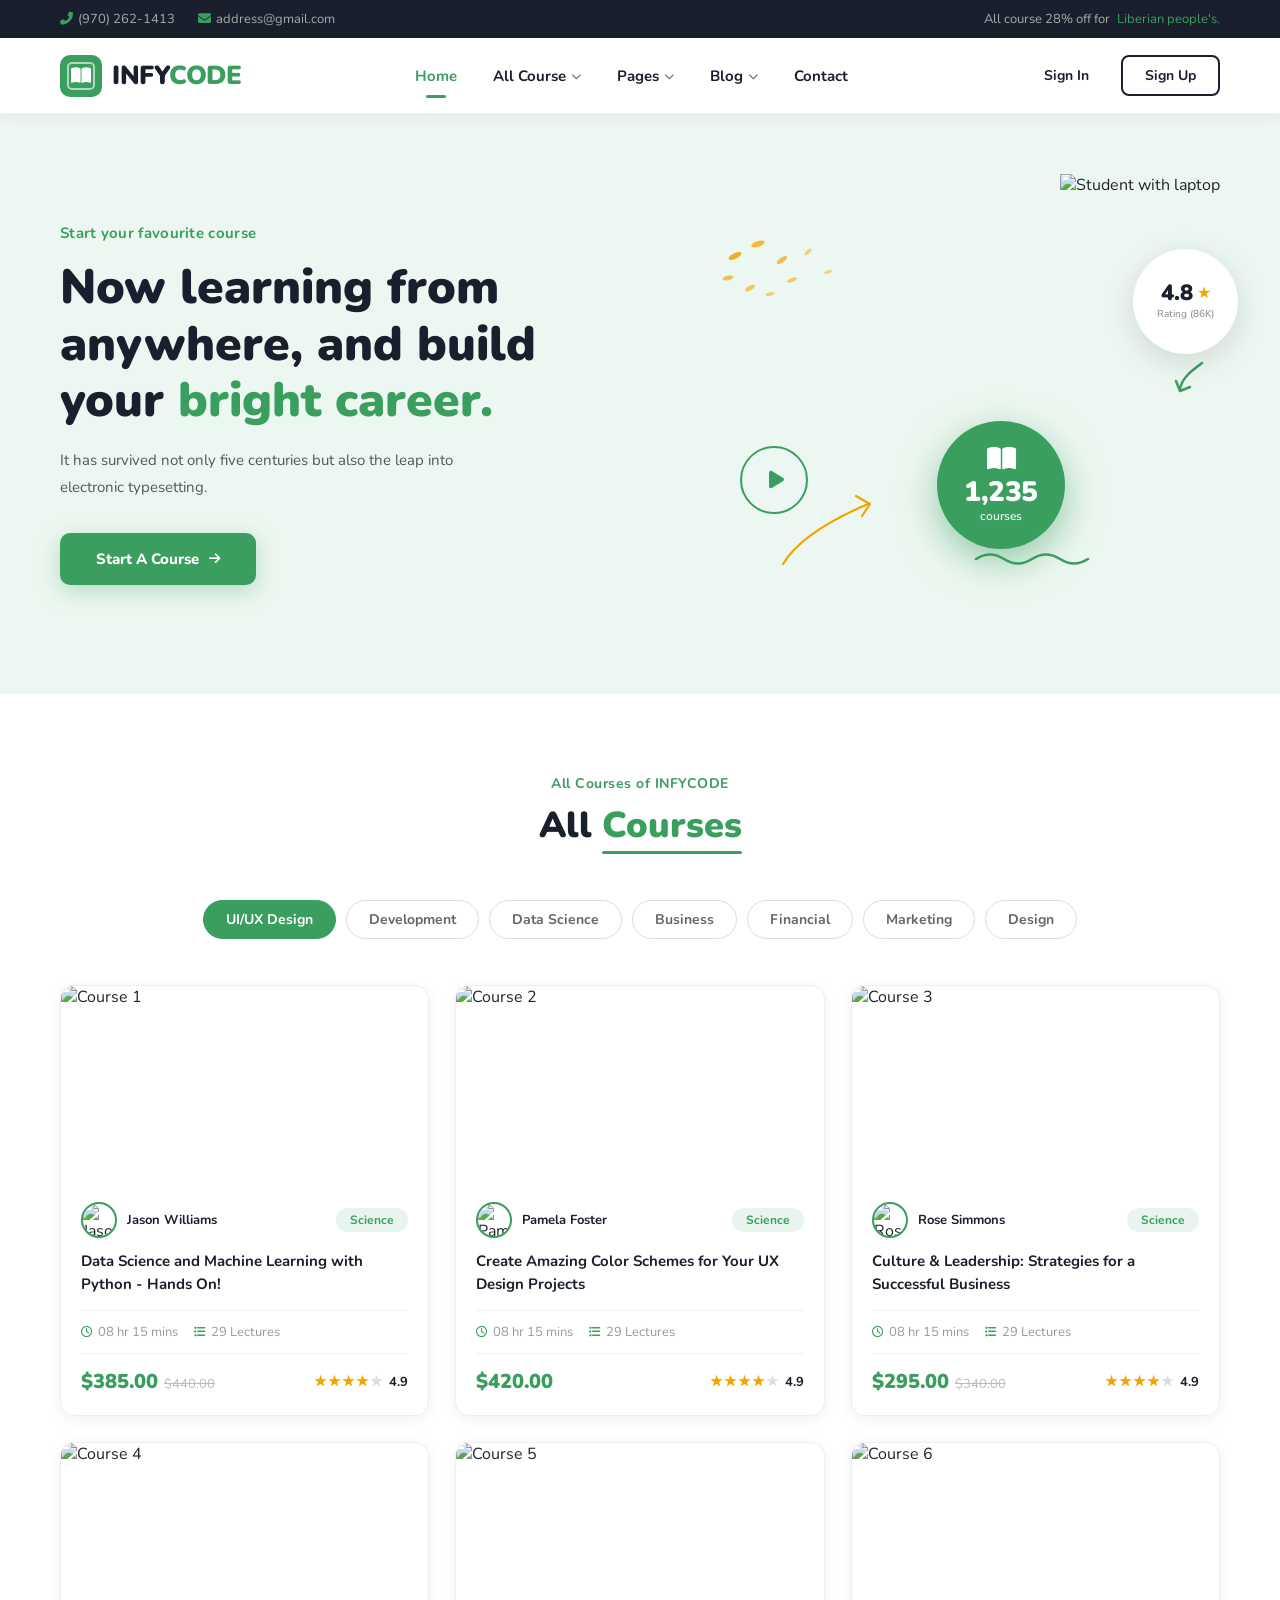
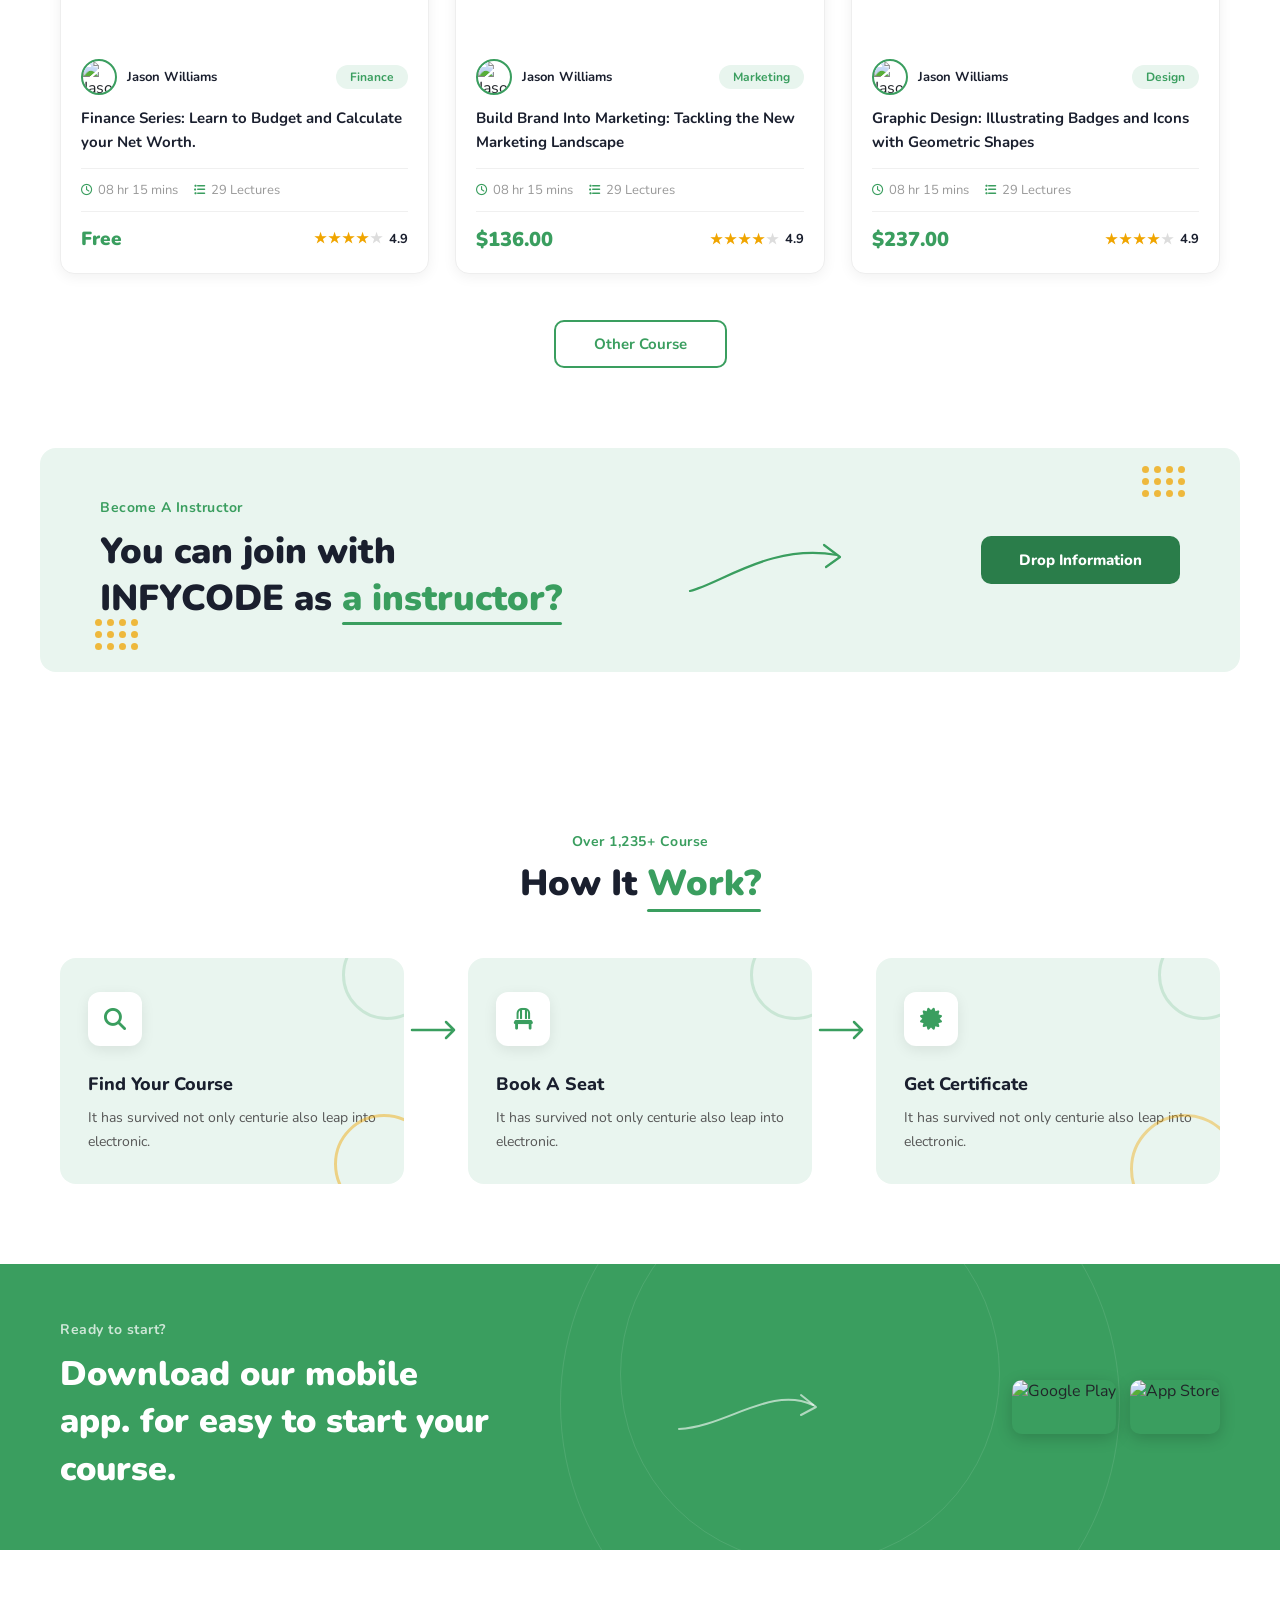
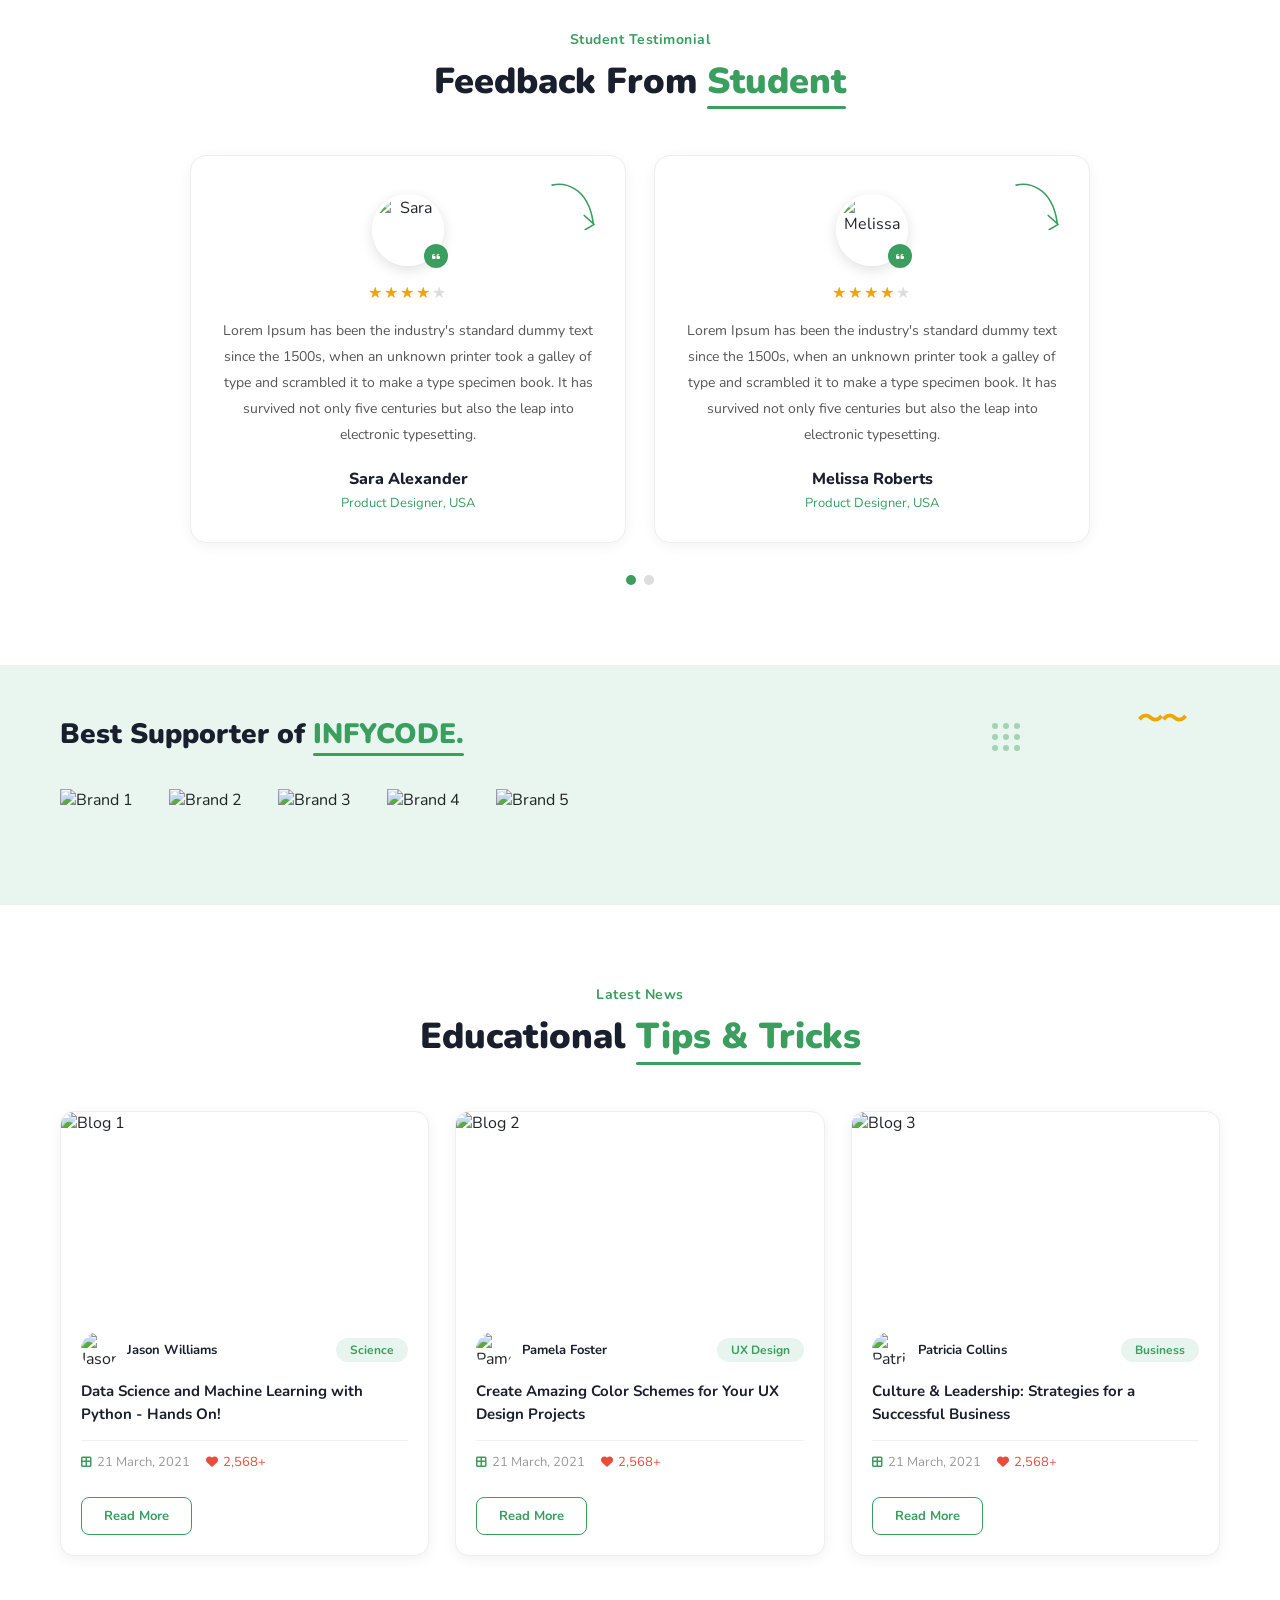
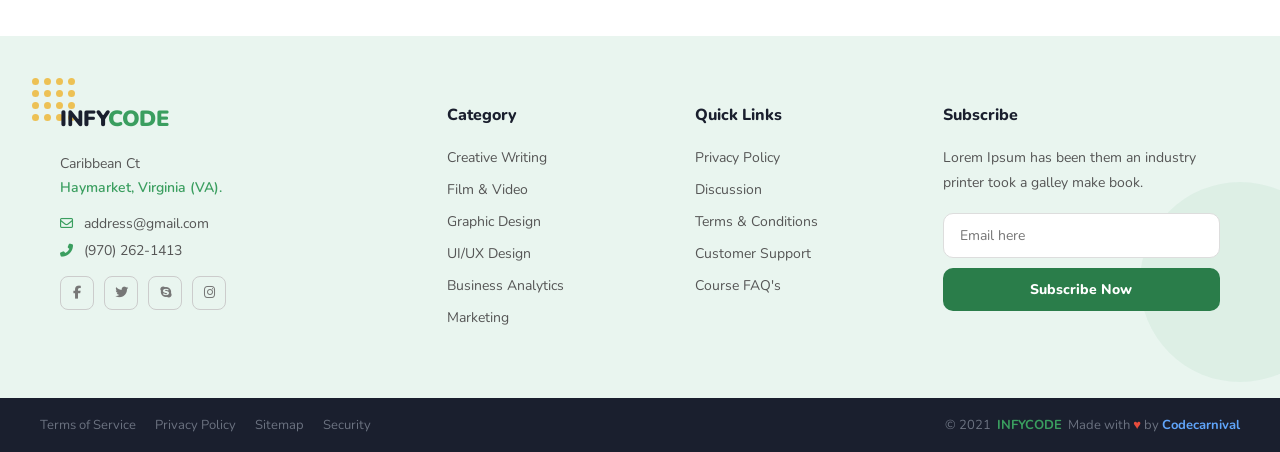
==== commit 5d0552ff: "first commit" ====
--- a/index.html
+++ b/index.html
@@ -3,309 +3,14 @@
 <head>
 <meta charset="UTF-8">
 <meta name="viewport" content="width=device-width, initial-scale=1.0">
-<title>Edule - eLearning Website Template</title>
+<title>INFYCODE - eLearning Website</title>
 <link href="https://fonts.googleapis.com/css2?family=Nunito:ital,wght@0,400;0,500;0,600;0,700;0,800;0,900;1,400;1,700&display=swap" rel="stylesheet">
 <link rel="stylesheet" href="https://cdnjs.cloudflare.com/ajax/libs/font-awesome/6.4.0/css/all.min.css">
-<style>
-/* ===== RESET ===== */
-*,*::before,*::after{box-sizing:border-box;margin:0;padding:0}
-html{scroll-behavior:smooth}
-body{font-family:'Nunito',sans-serif;color:#212529;background:#fff;overflow-x:hidden}
-a{text-decoration:none;color:inherit}
-img{max-width:100%;display:block}
-ul{list-style:none}
-button{font-family:inherit;cursor:pointer;border:none;background:none}
-
-/* ===== VARIABLES ===== */
-:root{
-  --green:#3a9e5f;
-  --green-dark:#2a7d4a;
-  --green-light:#e8f5ee;
-  --green-bg:#e9f5ef;
-  --dark:#1a1f2e;
-  --text:#555;
-  --light:#888;
-  --border:#e8e8e8;
-  --gold:#f0a500;
-  --white:#fff;
-}
-
-/* ===== TOPBAR ===== */
-.topbar{background:#1a1f2e;padding:10px 0;font-size:13px;color:#aaa}
-.topbar .wrap{max-width:1200px;margin:0 auto;padding:0 20px;display:flex;justify-content:space-between;align-items:center}
-.topbar a{color:#aaa;transition:color .2s}
-.topbar a:hover{color:var(--green)}
-.topbar .left a{margin-right:20px}
-.topbar .left i,.topbar .right i{margin-right:5px;color:var(--green)}
-
-/* ===== HEADER ===== */
-.site-header{background:#fff;border-bottom:1px solid #f0f0f0;position:sticky;top:0;z-index:9999;box-shadow:0 2px 15px rgba(0,0,0,.06)}
-.header-wrap{max-width:1200px;margin:0 auto;padding:0 20px;display:flex;align-items:center;justify-content:space-between;height:75px}
-.logo{display:flex;align-items:center;gap:10px}
-.logo img{height:40px;width:auto}
-.logo-text{font-size:26px;font-weight:900;color:var(--dark);letter-spacing:-.5px}
-.logo-text span{color:var(--green)}
-.logo-icon{width:42px;height:42px;background:var(--green);border-radius:10px;display:flex;align-items:center;justify-content:center;position:relative}
-.logo-icon::before{content:'';position:absolute;inset:5px;border:2px solid rgba(255,255,255,.6);border-radius:5px}
-.logo-icon i{color:#fff;font-size:18px;position:relative;z-index:1}
-
-/* NAV */
-.main-nav{display:flex;align-items:center;gap:0}
-.main-nav > li{position:relative}
-.main-nav > li > a{display:flex;align-items:center;gap:5px;padding:10px 18px;font-size:15px;font-weight:700;color:var(--dark);transition:color .2s;position:relative}
-.main-nav > li > a:hover,.main-nav > li.active > a{color:var(--green)}
-.main-nav > li.active > a::after{content:'';position:absolute;bottom:-2px;left:50%;transform:translateX(-50%);width:20px;height:3px;background:var(--green);border-radius:2px}
-.main-nav > li > a i{font-size:10px;opacity:.6}
-.dropdown{display:none;position:absolute;top:calc(100% + 5px);left:0;min-width:220px;background:#fff;border-radius:10px;box-shadow:0 10px 35px rgba(0,0,0,.12);padding:10px 0;z-index:100}
-.main-nav > li:hover .dropdown{display:block;animation:fadeIn .2s ease}
-.dropdown li a{display:block;padding:9px 22px;font-size:14px;font-weight:600;color:#555;transition:all .2s}
-.dropdown li a:hover{color:var(--green);padding-left:28px;background:#f8fdf9}
-@keyframes fadeIn{from{opacity:0;transform:translateY(-6px)}to{opacity:1;transform:translateY(0)}}
-
-.header-btns{display:flex;align-items:center;gap:10px}
-.btn-in{padding:9px 22px;font-size:14px;font-weight:700;color:var(--dark);transition:color .2s}
-.btn-in:hover{color:var(--green)}
-.btn-up{padding:9px 22px;font-size:14px;font-weight:700;color:var(--dark);border:2px solid var(--dark);border-radius:8px;transition:all .2s}
-.btn-up:hover{background:var(--dark);color:#fff}
-
-/* ===== HERO ===== */
-.hero{background:#fff;padding:70px 0 0;overflow:hidden}
-.hero-inner{max-width:1200px;margin:0 auto;padding:0 20px;display:grid;grid-template-columns:1fr 1fr;align-items:center;gap:40px}
-.hero-left{padding-bottom:70px}
-.hero-eyebrow{font-size:20px;font-weight:800;color:var(--green);letter-spacing:.5px;display:flex;align-items:center;gap:8px;margin-bottom:18px}
-.hero-left h1{font-size:50px;font-weight:900;color:var(--dark);line-height:1.18;margin-bottom:18px}
-.hero-left p{font-size:16px;color:var(--text);line-height:1.85;margin-bottom:30px;max-width:460px}
-.hero-btn{display:inline-flex;align-items:center;gap:10px;background:var(--green);color:#fff;padding:14px 34px;border-radius:10px;font-size:15px;font-weight:800;transition:all .3s;box-shadow:0 6px 22px rgba(58,158,95,.32)}
-.hero-btn:hover{background:var(--green-dark);transform:translateY(-2px);box-shadow:0 10px 28px rgba(58,158,95,.42)}
-.hero-btn i{font-size:13px}
-.hero-stats{display:flex;gap:18px;margin-top:36px;flex-wrap:wrap}
-.hero-stat{background:#fff;border:1px solid #eee;border-radius:14px;padding:16px 22px;display:flex;align-items:center;gap:14px;box-shadow:0 4px 18px rgba(0,0,0,.06);transition:transform .3s}
-.hero-stat:hover{transform:translateY(-3px)}
-.stat-icon{width:46px;height:46px;border-radius:12px;background:var(--green-light);display:flex;align-items:center;justify-content:center;color:var(--green);font-size:18px}
-.stat-num{font-size:19px;font-weight:900;color:var(--dark)}
-.stat-label{font-size:12px;color:var(--light);font-weight:600;margin-top:2px}
-
-.hero-right{position:relative;display:flex;align-items:flex-end;justify-content:center}
-.hero-right img.main{position:relative;z-index:2;max-width:100%;animation:heroFloat 3.5s ease-in-out infinite}
-.hero-shape-top{position:absolute;top:10px;right:0;width:260px;height:260px;background:var(--green-light);border-radius:50%;z-index:1;opacity:.7}
-.hero-shape-bot{position:absolute;bottom:40px;left:0;width:180px;height:180px;background:#fef8e7;border-radius:50%;z-index:1;opacity:.8}
-.shape-float{position:absolute;z-index:3}
-.shape-float.s1{top:30px;left:40px;width:60px;animation:spin 8s linear infinite}
-.shape-float.s2{bottom:60px;right:20px;width:50px;animation:spin 10s linear infinite reverse}
-@keyframes heroFloat{0%,100%{transform:translateY(0)}50%{transform:translateY(-14px)}}
-@keyframes spin{from{transform:rotate(0deg)}to{transform:rotate(360deg)}}
-
-/* ===== SECTION COMMON ===== */
-.sec{padding:80px 0}
-.container{max-width:1200px;margin:0 auto;padding:0 20px}
-.sec-head{text-align:center;margin-bottom:50px}
-.sec-sub{display:block;font-size:14px;font-weight:700;color:var(--green);letter-spacing:.5px;margin-bottom:10px}
-.sec-head h2{font-size:36px;font-weight:900;color:var(--dark);line-height:1.3}
-.sec-head h2 .hl{color:var(--green);position:relative;display:inline-block}
-.sec-head h2 .hl::after{content:'';position:absolute;bottom:-4px;left:0;right:0;height:3px;background:var(--green);border-radius:2px}
-
-/* ===== COURSES ===== */
-.courses-sec{background:#fff}
-.tab-list{display:flex;flex-wrap:wrap;justify-content:center;gap:10px;margin-bottom:46px}
-.tab-item{padding:9px 22px;border:1.5px solid #ddd;border-radius:50px;font-size:14px;font-weight:700;color:#666;background:#fff;cursor:pointer;transition:all .2s}
-.tab-item:hover,.tab-item.active{background:var(--green);color:#fff;border-color:var(--green)}
-
-.courses-grid{display:grid;grid-template-columns:repeat(3,1fr);gap:26px}
-.course-card{background:#fff;border:1px solid #eee;border-radius:14px;overflow:hidden;transition:all .3s;box-shadow:0 3px 14px rgba(0,0,0,.06)}
-.course-card:hover{transform:translateY(-7px);box-shadow:0 18px 42px rgba(0,0,0,.11)}
-.c-thumb{height:196px;overflow:hidden}
-.c-thumb img{width:100%;height:100%;object-fit:cover;transition:transform .4s}
-.course-card:hover .c-thumb img{transform:scale(1.07)}
-.c-body{padding:20px}
-.c-meta{display:flex;align-items:center;gap:10px;margin-bottom:12px}
-.c-meta .av{width:36px;height:36px;border-radius:50%;object-fit:cover;border:2.5px solid var(--green)}
-.c-meta .name{font-size:13px;font-weight:700;color:var(--dark)}
-.c-tag{margin-left:auto;padding:4px 14px;background:var(--green-light);color:var(--green);font-size:12px;font-weight:700;border-radius:50px}
-.c-title{font-size:15px;font-weight:700;color:var(--dark);line-height:1.55;margin-bottom:14px;display:block;transition:color .2s}
-.c-title:hover{color:var(--green)}
-.c-info{display:flex;gap:16px;font-size:13px;color:#999;padding:12px 0;border-top:1px solid #f0f0f0;border-bottom:1px solid #f0f0f0;margin-bottom:14px}
-.c-info span{display:flex;align-items:center;gap:5px}
-.c-info i{color:var(--green);font-size:12px}
-.c-foot{display:flex;align-items:center;justify-content:space-between}
-.c-price{font-size:20px;font-weight:900;color:var(--green)}
-.c-price-old{font-size:13px;color:#bbb;text-decoration:line-through;margin-left:6px}
-.c-free{font-size:19px;font-weight:900;color:var(--green)}
-.c-rate{display:flex;align-items:center;gap:5px;font-size:13px;font-weight:700;color:var(--dark)}
-.c-stars{color:var(--gold);font-size:14px;letter-spacing:1px}
-.c-stars .empty{color:#ddd}
-
-.other-wrap{text-align:center;margin-top:46px}
-.other-btn{display:inline-block;padding:12px 38px;border:2px solid var(--green);border-radius:10px;color:var(--green);font-size:15px;font-weight:700;transition:all .2s}
-.other-btn:hover{background:var(--green);color:#fff}
-
-/* ===== INSTRUCTOR BANNER ===== */
-.instructor-sec{padding:0 20px;margin-bottom:80px}
-.instr-box{max-width:1200px;margin:0 auto;background:var(--green-bg);border-radius:16px;padding:50px 60px;display:flex;align-items:center;justify-content:space-between;position:relative;overflow:hidden}
-.instr-box .sub{font-size:14px;font-weight:700;color:var(--green);letter-spacing:.5px;display:block;margin-bottom:12px}
-.instr-box h2{font-size:36px;font-weight:900;color:var(--dark);line-height:1.3}
-.instr-box h2 em{font-style:normal;color:var(--green);position:relative;display:inline-block}
-.instr-box h2 em::after{content:'';position:absolute;bottom:-3px;left:0;right:0;height:3px;background:var(--green);border-radius:2px}
-.instr-arrow{flex:1;display:flex;justify-content:center;align-items:center;pointer-events:none;min-width:180px}
-.instr-arrow svg{width:180px}
-.drop-btn{display:inline-block;padding:14px 38px;background:var(--green-dark);color:#fff;border-radius:10px;font-size:15px;font-weight:800;white-space:nowrap;transition:all .3s;flex-shrink:0}
-.drop-btn:hover{background:var(--green);transform:translateY(-2px)}
-/* Deco dots */
-.deco-dots{position:absolute;display:grid;gap:5px}
-.deco-dots span{width:7px;height:7px;border-radius:50%;display:block}
-.deco-dots.gold span{background:var(--gold);opacity:.75}
-.deco-dots.green span{background:var(--green);opacity:.45}
-.deco-dots.r3{grid-template-columns:repeat(3,7px)}
-.deco-dots.r4{grid-template-columns:repeat(4,7px)}
-.deco-tl{bottom:22px;left:55px}
-.deco-tr{top:18px;right:55px}
-
-/* ===== HOW IT WORKS ===== */
-.how-sec{background:#fff}
-.steps-row{display:grid;grid-template-columns:1fr auto 1fr auto 1fr;align-items:start;gap:0;margin-top:10px}
-.step-card{background:var(--green-bg);border-radius:16px;padding:34px 28px 30px;position:relative;overflow:hidden}
-.step-card::after{content:'';position:absolute;top:-28px;right:-28px;width:90px;height:90px;border:3px solid rgba(58,158,95,.18);border-radius:50%}
-.step-card .step-icon-wrap{width:54px;height:54px;background:#fff;border-radius:12px;display:flex;align-items:center;justify-content:center;margin-bottom:26px;box-shadow:0 4px 14px rgba(0,0,0,.08)}
-.step-card .step-icon-wrap img{width:28px;height:28px}
-.step-card h3{font-size:18px;font-weight:800;color:var(--dark);margin-bottom:10px}
-.step-card p{font-size:14px;color:var(--text);line-height:1.7}
-/* orange arc on step 1 */
-.step-card.s1::before{content:'';position:absolute;bottom:-30px;right:-30px;width:100px;height:100px;border:3px solid var(--gold);border-radius:50%;opacity:.45}
-/* arc on step 3 */
-.step-card.s3::before{content:'';position:absolute;bottom:-40px;right:-20px;width:110px;height:110px;border:3px solid var(--gold);border-radius:50%;opacity:.4}
-.step-arrow{display:flex;align-items:center;padding:0 6px;margin-top:60px}
-.step-arrow svg{width:52px;color:var(--green)}
-
-/* ===== APP SECTION ===== */
-.app-sec{background:var(--green);padding:56px 0;position:relative;overflow:hidden}
-.app-sec::before,.app-sec::after{content:'';position:absolute;border-radius:50%;border:1.5px solid rgba(255,255,255,.1)}
-.app-sec::before{width:380px;height:380px;top:-80px;right:280px}
-.app-sec::after{width:560px;height:560px;top:-140px;right:160px}
-.app-inner{max-width:1200px;margin:0 auto;padding:0 20px;display:flex;align-items:center;gap:0}
-.app-text{flex:0 0 auto;max-width:430px}
-.app-text .sub{font-size:14px;font-weight:700;color:rgba(255,255,255,.75);letter-spacing:.5px;display:block;margin-bottom:12px}
-.app-text h2{font-size:34px;font-weight:900;color:#fff;line-height:1.4}
-.app-gap{flex:1;display:flex;justify-content:center;align-items:center;position:relative;z-index:2}
-.app-gap svg{width:160px}
-.app-btns-wrap{display:flex;gap:14px;position:relative;z-index:2;flex-shrink:0}
-.app-store{display:block;border-radius:10px;overflow:hidden;transition:all .3s;box-shadow:0 4px 16px rgba(0,0,0,.18)}
-.app-store:hover{transform:translateY(-3px);box-shadow:0 8px 24px rgba(0,0,0,.25)}
-.app-store img{height:54px;width:auto;display:block}
-
-/* ===== TESTIMONIALS ===== */
-.testi-sec{background:#fff}
-.testi-grid{display:grid;grid-template-columns:repeat(2,1fr);gap:28px;max-width:900px;margin:0 auto}
-.testi-card{background:#fff;border:1px solid #eee;border-radius:16px;padding:38px 32px 30px;text-align:center;position:relative;box-shadow:0 3px 14px rgba(0,0,0,.05);transition:all .3s}
-.testi-card:hover{box-shadow:0 14px 40px rgba(58,158,95,.12);transform:translateY(-4px)}
-.testi-arrow-deco{position:absolute;top:22px;right:22px;pointer-events:none}
-.testi-arrow-deco svg{width:58px}
-.testi-av{position:relative;width:72px;height:72px;margin:0 auto 16px}
-.testi-av img{width:72px;height:72px;border-radius:50%;object-fit:cover;border:3px solid #fff;box-shadow:0 4px 14px rgba(0,0,0,.12)}
-.testi-av .qb{position:absolute;bottom:-2px;right:-4px;width:24px;height:24px;background:var(--green);border-radius:50%;display:flex;align-items:center;justify-content:center;color:#fff;font-size:9px}
-.testi-stars{color:var(--gold);font-size:16px;letter-spacing:2px;margin-bottom:14px}
-.testi-stars .e{color:#ddd}
-.testi-text{font-size:14px;color:var(--text);line-height:1.85;margin-bottom:20px}
-.testi-name{font-size:16px;font-weight:800;color:var(--dark);margin-bottom:4px}
-.testi-role{font-size:13px;color:var(--green)}
-
-.testi-dots{display:flex;justify-content:center;gap:8px;margin-top:32px}
-.tdot{width:10px;height:10px;border-radius:50%;background:#ddd;cursor:pointer;transition:background .2s}
-.tdot.on{background:var(--green)}
-
-/* ===== BRANDS ===== */
-.brands-sec{background:var(--green-bg);padding:50px 0;position:relative;overflow:hidden}
-.brands-inner{max-width:1200px;margin:0 auto;padding:0 20px;position:relative}
-.brands-head{font-size:28px;font-weight:900;color:var(--dark);margin-bottom:36px}
-.brands-head span{color:var(--green);position:relative;display:inline-block}
-.brands-head span::after{content:'';position:absolute;bottom:-3px;left:0;right:0;height:3px;background:var(--green);border-radius:2px}
-.brands-logos{display:flex;align-items:center;gap:36px;flex-wrap:wrap}
-.brand-item img{height:66px;width:auto;object-fit:contain;transition:transform .3s}
-.brand-item:hover img{transform:scale(1.08)}
-.brand-deco-dots{position:absolute;right:220px;top:8px;display:grid;grid-template-columns:repeat(3,6px);gap:5px}
-.brand-deco-dots span{width:6px;height:6px;border-radius:50%;background:var(--green);opacity:.4;display:block}
-.brand-squiggle{position:absolute;right:55px;top:-8px;font-size:26px;color:var(--gold);font-weight:900;line-height:1;letter-spacing:-2px}
-
-/* ===== BLOG ===== */
-.blog-sec{background:#fff}
-.blog-grid{display:grid;grid-template-columns:repeat(3,1fr);gap:26px}
-.blog-card{background:#fff;border:1px solid #eee;border-radius:14px;overflow:hidden;transition:all .3s;box-shadow:0 3px 14px rgba(0,0,0,.06)}
-.blog-card:hover{transform:translateY(-7px);box-shadow:0 18px 42px rgba(0,0,0,.11)}
-.b-thumb{height:200px;overflow:hidden}
-.b-thumb img{width:100%;height:100%;object-fit:cover;transition:transform .4s}
-.blog-card:hover .b-thumb img{transform:scale(1.07)}
-.b-body{padding:20px}
-.b-meta{display:flex;align-items:center;gap:10px;margin-bottom:12px}
-.b-meta .bav{width:36px;height:36px;border-radius:50%;object-fit:cover}
-.b-meta .bname{font-size:13px;font-weight:700;color:var(--dark)}
-.b-cat{margin-left:auto;padding:4px 14px;background:var(--green-light);color:var(--green);font-size:12px;font-weight:700;border-radius:50px}
-.b-title{font-size:15px;font-weight:700;color:var(--dark);line-height:1.55;margin-bottom:14px;display:block}
-.b-title:hover{color:var(--green)}
-.b-info{display:flex;gap:16px;font-size:13px;color:#999;padding:12px 0;border-top:1px solid #f0f0f0;margin-bottom:14px}
-.b-info span{display:flex;align-items:center;gap:5px}
-.b-info i{color:var(--green);font-size:12px}
-.b-info .heart i{color:#e74c3c}
-.read-btn{display:inline-block;padding:9px 22px;border:1.5px solid var(--green);border-radius:8px;color:var(--green);font-size:13px;font-weight:700;transition:all .2s}
-.read-btn:hover{background:var(--green);color:#fff}
-
-/* ===== FOOTER ===== */
-.site-footer{background:var(--green-bg);padding:68px 0 0;position:relative;overflow:hidden}
-.site-footer::after{content:'';position:absolute;right:-60px;bottom:70px;width:200px;height:200px;background:rgba(58,158,95,.07);border-radius:50%}
-.footer-grid{max-width:1200px;margin:0 auto;padding:0 20px;display:grid;grid-template-columns:1.7fr 1fr 1fr 1.4fr;gap:50px;position:relative;z-index:1}
-.footer-logo-wrap{display:flex;align-items:center;gap:10px;margin-bottom:18px}
-.footer-logo-wrap .fl-icon{width:38px;height:38px;background:var(--green);border-radius:8px;display:flex;align-items:center;justify-content:center;color:#fff;font-size:15px}
-.footer-logo-wrap .fl-text{font-size:22px;font-weight:900;color:var(--dark)}
-.footer-logo-wrap .fl-text span{color:var(--green)}
-.f-addr{font-size:14px;color:var(--text);line-height:1.7;margin-bottom:14px}
-.f-addr .ga{color:var(--green);font-weight:600}
-.f-contacts{margin-bottom:16px}
-.f-contacts li{display:flex;align-items:center;gap:10px;font-size:14px;color:var(--text);margin-bottom:8px}
-.f-contacts li i{color:var(--green);font-size:13px;width:14px}
-.f-socials{display:flex;gap:10px}
-.f-socials a{width:34px;height:34px;border:1.5px solid #ccc;border-radius:8px;display:flex;align-items:center;justify-content:center;color:#777;font-size:13px;transition:all .2s}
-.f-socials a:hover{background:var(--green);border-color:var(--green);color:#fff}
-
-.f-col h4{font-size:16px;font-weight:800;color:var(--dark);margin-bottom:20px}
-.f-col ul li{margin-bottom:10px}
-.f-col ul li a{font-size:14px;color:var(--text);transition:color .2s}
-.f-col ul li a:hover{color:var(--green)}
-
-.f-sub-txt{font-size:14px;color:var(--text);line-height:1.75;margin-bottom:18px}
-.f-email{width:100%;padding:12px 16px;border:1.5px solid #ddd;border-radius:10px;font-size:14px;color:var(--dark);background:#fff;outline:none;font-family:inherit;margin-bottom:10px;transition:border-color .2s}
-.f-email:focus{border-color:var(--green)}
-.f-sub-btn{width:100%;padding:12px 24px;background:var(--green-dark);color:#fff;border:none;border-radius:10px;font-size:14px;font-weight:800;cursor:pointer;font-family:inherit;transition:background .2s}
-.f-sub-btn:hover{background:var(--green)}
-
-/* footer deco dots */
-.footer-deco{position:absolute;top:42px;left:32px;display:grid;grid-template-columns:repeat(4,7px);gap:5px}
-.footer-deco span{width:7px;height:7px;border-radius:50%;background:var(--gold);opacity:.65;display:block}
-
-.footer-bottom{background:#1a1f2e;padding:18px 20px;margin-top:60px}
-.footer-bottom-inner{max-width:1200px;margin:0 auto;display:flex;align-items:center;justify-content:space-between;font-size:13px;color:#6b7280}
-.footer-bottom-inner a{color:#6b7280;transition:color .2s}
-.footer-bottom-inner a:hover{color:var(--green)}
-.footer-bottom-inner .sep{margin:0 8px;opacity:.4}
-.fb-left a{margin-right:16px}
-.edule-lnk{color:var(--green)!important;font-weight:700}
-.cc-lnk{color:#60a5fa!important;font-weight:700}
-.heart{color:#e74c3c}
-
-/* ===== SCROLL TO TOP ===== */
-.scroll-top{position:fixed;bottom:28px;right:28px;z-index:9999;width:44px;height:44px;background:var(--green);color:#fff;border-radius:50%;display:flex;align-items:center;justify-content:center;font-size:17px;cursor:pointer;box-shadow:0 4px 16px rgba(58,158,95,.4);transition:all .3s;opacity:0;pointer-events:none;border:none}
-.scroll-top.show{opacity:1;pointer-events:all}
-.scroll-top:hover{background:var(--green-dark);transform:translateY(-3px)}
-
-/* ===== REVEAL ===== */
-.rv{opacity:0;transform:translateY(26px);transition:opacity .7s,transform .7s}
-.rv.show{opacity:1;transform:none}
-.rv.d1{transition-delay:.1s}.rv.d2{transition-delay:.2s}.rv.d3{transition-delay:.3s}
-
-/* ===== RESPONSIVE ===== */
-@media(max-width:1050px){.courses-grid,.blog-grid{grid-template-columns:repeat(2,1fr)}.footer-grid{grid-template-columns:1fr 1fr}.steps-row{grid-template-columns:1fr;gap:24px}.step-arrow{transform:rotate(90deg);margin:0 auto -8px}}
-@media(max-width:768px){.header-wrap{padding:0 16px}.main-nav,.header-btns .btn-in{display:none}.hero-inner{grid-template-columns:1fr}.hero-right{display:none}.hero-left h1{font-size:34px}.courses-grid,.blog-grid,.testi-grid{grid-template-columns:1fr}.instr-box{flex-direction:column;gap:20px;text-align:center}.instr-arrow{display:none}.app-inner{flex-direction:column;text-align:center}.app-gap{display:none}.footer-grid{grid-template-columns:1fr}}
-</style>
+<link rel="stylesheet" href="style.css">
 </head>
 <body>
 
-<!-- TOPBAR -->
+<!-- ===== TOPBAR ===== -->
 <div class="topbar">
   <div class="wrap">
     <div class="left">
@@ -318,13 +23,12 @@
   </div>
 </div>
 
-<!-- HEADER -->
+<!-- ===== HEADER ===== -->
 <header class="site-header">
   <div class="header-wrap">
     <!-- Logo -->
     <a href="#" class="logo">
-      <!-- <img src="https://template.hasthemes.com/edule/eduLe/assets/images/logo.png" alt="EduLe Logo" onerror="this.style.display='none';this.nextElementSibling.style.display='flex'"> -->
-      <div class="logo-icon" style="display:none"><i class="fas fa-book-open"></i></div>
+      <div class="logo-icon"><i class="fas fa-book-open"></i></div>
       <div class="logo-text">INFY<span>CODE</span></div>
     </a>
 
@@ -373,41 +77,87 @@
 <!-- ===== HERO ===== -->
 <section class="hero">
   <div class="hero-inner">
+
+    <!-- LEFT CONTENT -->
     <div class="hero-left rv">
       <div class="hero-eyebrow">Start your favourite course</div>
-      <h1>Now learning from anywhere, and build your bright career.</h1>
+      <h1>Now learning from anywhere, and build your <span class="hl">bright career.</span></h1>
       <p>It has survived not only five centuries but also the leap into electronic typesetting.</p>
       <a href="#" class="hero-btn">Start A Course <i class="fas fa-arrow-right"></i></a>
-      <div class="hero-stats">
-        <div class="hero-stat">
-          <div class="stat-icon">
-            <img src="https://template.hasthemes.com/edule/eduLe/assets/images/shape/shape-5.png" alt="" style="width:26px" onerror="this.outerHTML='<i class=\'fas fa-book-open\'></i>'">
-          </div>
-          <div>
-            <div class="stat-num">1,235</div>
-            <div class="stat-label">courses</div>
-          </div>
-        </div>
-        <div class="hero-stat">
-          <div class="stat-icon">
-            <img src="https://template.hasthemes.com/edule/eduLe/assets/images/shape/shape-6.png" alt="" style="width:26px" onerror="this.outerHTML='<i class=\'fas fa-star\'></i>'">
-          </div>
-          <div>
-            <div class="stat-num">4.8</div>
-            <div class="stat-label">Rating (86K)</div>
-          </div>
-        </div>
-      </div>
-    </div>
+    </div>
+
+    <!-- RIGHT: Image + Floating Badges -->
     <div class="hero-right rv d2">
-      <div class="hero-shape-top"></div>
-      <div class="hero-shape-bot"></div>
-      <img src="https://template.hasthemes.com/edule/eduLe/assets/images/shape/shape-8.png" class="shape-float s1" alt="" onerror="this.style.display='none'">
-      <img src="https://template.hasthemes.com/edule/eduLe/assets/images/slider/slider-1.png" class="main" alt="Student">
-      <img src="https://template.hasthemes.com/edule/eduLe/assets/images/shape/shape-9.png" class="shape-float s2" alt="" onerror="this.style.display='none'">
-    </div>
+
+      <!-- 1. Main student image -->
+      <img
+        src="https://template.hasthemes.com/edule/eduLe/assets/images/slider/slider-1.png"
+        class="hero-img-main"
+        alt="Student with laptop"
+      >
+
+      <!-- 2. Gold scattered dashes (top-left of right panel) -->
+      <div class="hero-dashes">
+        <svg width="130" height="65" viewBox="0 0 130 65" fill="none">
+          <ellipse cx="15"  cy="22" rx="7" ry="2.8" fill="#f0a500" opacity="0.85" transform="rotate(-25 15 22)"/>
+          <ellipse cx="38"  cy="10" rx="7" ry="2.8" fill="#f0a500" opacity="0.75" transform="rotate(-18 38 10)"/>
+          <ellipse cx="62"  cy="26" rx="6" ry="2.4" fill="#f0a500" opacity="0.70" transform="rotate(-35 62 26)"/>
+          <ellipse cx="8"   cy="44" rx="5.5" ry="2.2" fill="#f0a500" opacity="0.65" transform="rotate(-12 8 44)"/>
+          <ellipse cx="30"  cy="54" rx="5.5" ry="2.2" fill="#f0a500" opacity="0.60" transform="rotate(-30 30 54)"/>
+          <ellipse cx="72"  cy="46" rx="5"   ry="2"   fill="#f0a500" opacity="0.55" transform="rotate(-22 72 46)"/>
+          <ellipse cx="50"  cy="60" rx="4.5" ry="1.8" fill="#f0a500" opacity="0.50" transform="rotate(-8  50 60)"/>
+          <ellipse cx="88"  cy="18" rx="4.5" ry="1.8" fill="#f0a500" opacity="0.50" transform="rotate(-42 88 18)"/>
+          <ellipse cx="108" cy="38" rx="4"   ry="1.6" fill="#f0a500" opacity="0.45" transform="rotate(-20 108 38)"/>
+        </svg>
+      </div>
+
+      <!-- 3. Play button (left side, middle-bottom area) -->
+      <button class="hero-play" aria-label="Play video">
+        <i class="fas fa-play"></i>
+      </button>
+
+      <!-- 4. Gold curved arrow — from play button toward green circle -->
+      <svg class="hero-gold-arrow" viewBox="0 0 120 90" fill="none" xmlns="http://www.w3.org/2000/svg">
+        <!-- Curve starts bottom-left (near play btn) arcs toward top-right (toward circle) -->
+        <path d="M15 80 C30 55, 65 35, 100 20" stroke="#f0a500" stroke-width="2.2" stroke-linecap="round" fill="none"/>
+        <!-- Arrowhead at top-right -->
+        <path d="M88 12 L102 20 L94 32" stroke="#f0a500" stroke-width="2.2" stroke-linecap="round" stroke-linejoin="round" fill="none"/>
+      </svg>
+
+      <!-- 5. Green circle badge: 1,235 courses -->
+      <div class="hero-circle">
+        <div class="ci-icon"><i class="fas fa-book-open"></i></div>
+        <div class="ci-num">1,235</div>
+        <div class="ci-label">courses</div>
+      </div>
+
+      <!-- 6. Wavy green line below the circle -->
+      <svg class="hero-wave" viewBox="0 0 120 22" fill="none" xmlns="http://www.w3.org/2000/svg">
+        <path d="M4 11 Q18 2,32 11 Q46 20,60 11 Q74 2,88 11 Q102 20,116 11"
+              stroke="#3a9e5f" stroke-width="2.5" stroke-linecap="round" fill="none"/>
+      </svg>
+
+      <!-- 7. Rating badge (white circle, top-right, partially cut off) -->
+      <div class="hero-rating">
+        <div class="rr-top">
+          <span class="rr-num">4.8</span>
+          <span class="rr-star">★</span>
+        </div>
+        <div class="rr-label">Rating (86K)</div>
+      </div>
+
+      <!-- 8. Small green arrow below rating badge (pointing down-left) -->
+      <svg class="hero-green-arrow" viewBox="0 0 36 36" fill="none" xmlns="http://www.w3.org/2000/svg">
+        <path d="M28 4 C20 10, 8 18, 6 30" stroke="#3a9e5f" stroke-width="2.5" stroke-linecap="round" fill="none"/>
+        <path d="M2 22 L6 32 L16 28" stroke="#3a9e5f" stroke-width="2.5" stroke-linecap="round" stroke-linejoin="round" fill="none"/>
+      </svg>
+
+    </div>
+    <!-- /hero-right -->
+
   </div>
 </section>
+<!-- /HERO -->
 
 <!-- ===== COURSES ===== -->
 <section class="sec courses-sec">
@@ -559,7 +309,6 @@
 <!-- ===== INSTRUCTOR BANNER ===== -->
 <div class="instructor-sec">
   <div class="instr-box rv">
-    <!-- deco dots bottom-left (gold) -->
     <div class="deco-dots gold r4 deco-tl">
       <span></span><span></span><span></span><span></span>
       <span></span><span></span><span></span><span></span>
@@ -569,7 +318,6 @@
       <span class="sub">Become A Instructor</span>
       <h2>You can join with<br>INFYCODE as <em>a instructor?</em></h2>
     </div>
-    <!-- Curved arrow -->
     <div class="instr-arrow">
       <svg viewBox="0 0 180 75" fill="none" xmlns="http://www.w3.org/2000/svg">
         <path d="M8 68 C40 60, 90 20, 155 32" stroke="#3a9e5f" stroke-width="2.2" stroke-linecap="round" fill="none"/>
@@ -577,7 +325,6 @@
       </svg>
     </div>
     <a href="#" class="drop-btn">Drop Information</a>
-    <!-- deco dots top-right (gold) -->
     <div class="deco-dots gold r4 deco-tr">
       <span></span><span></span><span></span><span></span>
       <span></span><span></span><span></span><span></span>
@@ -594,38 +341,33 @@
       <h2>How It <span class="hl">Work?</span></h2>
     </div>
     <div class="steps-row">
-      <!-- Step 1 -->
       <div class="step-card s1 rv">
         <div class="step-icon-wrap">
-          <img src="https://template.hasthemes.com/edule/eduLe/assets/images/shape/shape-15.png" alt="" onerror="this.outerHTML='<i class=\'fas fa-search\' style=\'color:var(--green);font-size:22px\'></i>'">
+          <i class="fas fa-search" style="color:var(--green);font-size:22px"></i>
         </div>
         <h3>Find Your Course</h3>
         <p>It has survived not only centurie also leap into electronic.</p>
       </div>
-      <!-- Arrow 1 -->
       <div class="step-arrow rv d1">
         <svg viewBox="0 0 52 24" fill="none">
           <path d="M2 12H44M36 4L44 12L36 20" stroke="currentColor" stroke-width="2.5" stroke-linecap="round" stroke-linejoin="round"/>
         </svg>
       </div>
-      <!-- Step 2 -->
       <div class="step-card rv d1">
         <div class="step-icon-wrap">
-          <img src="https://template.hasthemes.com/edule/eduLe/assets/images/shape/shape-15.png" alt="" onerror="this.outerHTML='<i class=\'fas fa-chair\' style=\'color:var(--green);font-size:22px\'></i>'">
+          <i class="fas fa-chair" style="color:var(--green);font-size:22px"></i>
         </div>
         <h3>Book A Seat</h3>
         <p>It has survived not only centurie also leap into electronic.</p>
       </div>
-      <!-- Arrow 2 -->
       <div class="step-arrow rv d2">
         <svg viewBox="0 0 52 24" fill="none">
           <path d="M2 12H44M36 4L44 12L36 20" stroke="currentColor" stroke-width="2.5" stroke-linecap="round" stroke-linejoin="round"/>
         </svg>
       </div>
-      <!-- Step 3 -->
       <div class="step-card s3 rv d2">
         <div class="step-icon-wrap">
-          <img src="https://template.hasthemes.com/edule/eduLe/assets/images/shape/shape-16.png" alt="" onerror="this.outerHTML='<i class=\'fas fa-certificate\' style=\'color:var(--green);font-size:22px\'></i>'">
+          <i class="fas fa-certificate" style="color:var(--green);font-size:22px"></i>
         </div>
         <h3>Get Certificate</h3>
         <p>It has survived not only centurie also leap into electronic.</p>
@@ -666,7 +408,6 @@
       <h2>Feedback From <span class="hl">Student</span></h2>
     </div>
     <div class="testi-grid">
-      <!-- Testi 1 -->
       <div class="testi-card rv">
         <div class="testi-arrow-deco">
           <svg viewBox="0 0 65 58" fill="none">
@@ -679,11 +420,10 @@
           <div class="qb"><i class="fas fa-quote-left"></i></div>
         </div>
         <div class="testi-stars">★★★★<span class="e">★</span></div>
-        <p class="testi-text">Lorem Ipsum has been the industry's standard dummy text since the 1500s, when an unknown printer took a galley of type and scrambled it to make type specimen book has survived not five centuries but also the leap into electronic.</p>
+        <p class="testi-text">Lorem Ipsum has been the industry's standard dummy text since the 1500s, when an unknown printer took a galley of type and scrambled it to make a type specimen book. It has survived not only five centuries but also the leap into electronic typesetting.</p>
         <div class="testi-name">Sara Alexander</div>
         <div class="testi-role">Product Designer, USA</div>
       </div>
-      <!-- Testi 2 -->
       <div class="testi-card rv d1">
         <div class="testi-arrow-deco">
           <svg viewBox="0 0 65 58" fill="none">
@@ -696,7 +436,7 @@
           <div class="qb"><i class="fas fa-quote-left"></i></div>
         </div>
         <div class="testi-stars">★★★★<span class="e">★</span></div>
-        <p class="testi-text">Lorem Ipsum has been the industry's standard dummy text since the 1500s, when an unknown printer took a galley of type and scrambled it to make type specimen book has survived not five centuries but also the leap into electronic.</p>
+        <p class="testi-text">Lorem Ipsum has been the industry's standard dummy text since the 1500s, when an unknown printer took a galley of type and scrambled it to make a type specimen book. It has survived not only five centuries but also the leap into electronic typesetting.</p>
         <div class="testi-name">Melissa Roberts</div>
         <div class="testi-role">Product Designer, USA</div>
       </div>
@@ -736,7 +476,6 @@
       <h2>Educational <span class="hl">Tips &amp; Tricks</span></h2>
     </div>
     <div class="blog-grid">
-      <!-- Blog 1 -->
       <div class="blog-card rv">
         <div class="b-thumb"><img src="https://template.hasthemes.com/edule/eduLe/assets/images/blog/blog-01.jpg" alt="Blog 1"></div>
         <div class="b-body">
@@ -753,7 +492,6 @@
           <a href="#" class="read-btn">Read More</a>
         </div>
       </div>
-      <!-- Blog 2 -->
       <div class="blog-card rv d1">
         <div class="b-thumb"><img src="https://template.hasthemes.com/edule/eduLe/assets/images/blog/blog-02.jpg" alt="Blog 2"></div>
         <div class="b-body">
@@ -770,7 +508,6 @@
           <a href="#" class="read-btn">Read More</a>
         </div>
       </div>
-      <!-- Blog 3 -->
       <div class="blog-card rv d2">
         <div class="b-thumb"><img src="https://template.hasthemes.com/edule/eduLe/assets/images/blog/blog-03.jpg" alt="Blog 3"></div>
         <div class="b-body">
@@ -793,25 +530,18 @@
 
 <!-- ===== FOOTER ===== -->
 <footer class="site-footer">
-  <!-- deco dots top-left -->
   <div class="footer-deco">
     <span></span><span></span><span></span><span></span>
     <span></span><span></span><span></span><span></span>
     <span></span><span></span><span></span><span></span>
     <span></span><span></span><span></span><span></span>
   </div>
-
   <div class="footer-grid">
-    <!-- Col 1 -->
     <div>
       <div class="footer-logo-wrap">
-        <!-- <img src="https://template.hasthemes.com/edule/eduLe/assets/images/logo.png" alt="EduLe" style="height:36px;width:auto" onerror="this.style.display='none'"> -->
-       <div class="logo-text">INFY<span>CODE</span></div>
-      </div>
-      <p class="f-addr">
-        Caribbean Ct<br>
-        <span class="ga">Haymarket, Virginia (VA).</span>
-      </p>
+        <div class="logo-text">INFY<span>CODE</span></div>
+      </div>
+      <p class="f-addr">Caribbean Ct<br><span class="ga">Haymarket, Virginia (VA).</span></p>
       <ul class="f-contacts">
         <li><i class="far fa-envelope"></i> address@gmail.com</li>
         <li><i class="fas fa-phone-alt"></i> (970) 262-1413</li>
@@ -823,8 +553,6 @@
         <a href="#"><i class="fab fa-instagram"></i></a>
       </div>
     </div>
-
-    <!-- Col 2 -->
     <div class="f-col">
       <h4>Category</h4>
       <ul>
@@ -836,8 +564,6 @@
         <li><a href="#">Marketing</a></li>
       </ul>
     </div>
-
-    <!-- Col 3 -->
     <div class="f-col">
       <h4>Quick Links</h4>
       <ul>
@@ -848,8 +574,6 @@
         <li><a href="#">Course FAQ's</a></li>
       </ul>
     </div>
-
-    <!-- Col 4 -->
     <div class="f-col">
       <h4>Subscribe</h4>
       <p class="f-sub-txt">Lorem Ipsum has been them an industry printer took a galley make book.</p>
@@ -857,7 +581,6 @@
       <button class="f-sub-btn">Subscribe Now</button>
     </div>
   </div>
-
   <div class="footer-bottom">
     <div class="footer-bottom-inner">
       <div class="fb-left">
@@ -866,9 +589,7 @@
         <a href="#">Sitemap</a>
         <a href="#">Security</a>
       </div>
-      <div>
-        &copy; 2021 &nbsp;<a href="#" class="edule-lnk">INFYCODE</a>&nbsp; Made with <span class="heart">&hearts;</span> by <a href="#" class="cc-lnk">Codecarnival</a>
-      </div>
+      <div>&copy; 2021 &nbsp;<a href="#" class="edule-lnk">INFYCODE</a>&nbsp; Made with <span class="heart">&hearts;</span> by <a href="#" class="cc-lnk">Codecarnival</a></div>
     </div>
   </div>
 </footer>
@@ -876,38 +597,6 @@
 <!-- SCROLL TOP -->
 <button class="scroll-top" id="scrollTop"><i class="fas fa-chevron-up"></i></button>
 
-<script>
-// ── Scroll reveal
-const ro = new IntersectionObserver(entries=>{
-  entries.forEach(e=>{ if(e.isIntersecting) e.target.classList.add('show'); });
-},{threshold:0.1});
-document.querySelectorAll('.rv').forEach(el=>ro.observe(el));
-
-// ── Tabs
-document.querySelectorAll('.tab-item').forEach(btn=>{
-  btn.addEventListener('click',()=>{
-    document.querySelectorAll('.tab-item').forEach(b=>b.classList.remove('active'));
-    btn.classList.add('active');
-  });
-});
-
-// ── Scroll top
-const st = document.getElementById('scrollTop');
-window.addEventListener('scroll',()=>{
-  st.classList.toggle('show', window.scrollY > 320);
-  // sticky header shadow
-  document.querySelector('.site-header').style.boxShadow =
-    window.scrollY > 10 ? '0 3px 20px rgba(0,0,0,.10)' : '0 2px 15px rgba(0,0,0,.06)';
-});
-st.addEventListener('click',()=>window.scrollTo({top:0,behavior:'smooth'}));
-
-// ── Testimonial dots
-document.querySelectorAll('.tdot').forEach((d,i)=>{
-  d.addEventListener('click',()=>{
-    document.querySelectorAll('.tdot').forEach(x=>x.classList.remove('on'));
-    d.classList.add('on');
-  });
-});
-</script>
+<script src="main.js"></script>
 </body>
 </html>
--- a/style.css
+++ b/style.css
@@ -0,0 +1,426 @@
+/* ===== RESET ===== */
+*,*::before,*::after{box-sizing:border-box;margin:0;padding:0}
+html{scroll-behavior:smooth}
+body{font-family:'Nunito',sans-serif;color:#212529;background:#fff;overflow-x:hidden}
+a{text-decoration:none;color:inherit}
+img{max-width:100%;display:block}
+ul{list-style:none}
+button{font-family:inherit;cursor:pointer;border:none;background:none}
+
+/* ===== VARIABLES ===== */
+:root{
+  --green:#3a9e5f;
+  --green-dark:#2a7d4a;
+  --green-light:#e8f5ee;
+  --green-bg:#e9f5ef;
+  --dark:#1a1f2e;
+  --text:#555;
+  --light:#888;
+  --border:#e8e8e8;
+  --gold:#f0a500;
+  --white:#fff;
+}
+
+/* ===== TOPBAR ===== */
+.topbar{background:#1a1f2e;padding:10px 0;font-size:13px;color:#aaa}
+.topbar .wrap{max-width:1200px;margin:0 auto;padding:0 20px;display:flex;justify-content:space-between;align-items:center}
+.topbar a{color:#aaa;transition:color .2s}
+.topbar a:hover{color:var(--green)}
+.topbar .left a{margin-right:20px}
+.topbar .left i,.topbar .right i{margin-right:5px;color:var(--green)}
+
+/* ===== HEADER ===== */
+.site-header{background:#fff;border-bottom:1px solid #f0f0f0;position:sticky;top:0;z-index:9999;box-shadow:0 2px 15px rgba(0,0,0,.06)}
+.header-wrap{max-width:1200px;margin:0 auto;padding:0 20px;display:flex;align-items:center;justify-content:space-between;height:75px}
+.logo{display:flex;align-items:center;gap:10px}
+.logo-text{font-size:26px;font-weight:900;color:var(--dark);letter-spacing:-.5px}
+.logo-text span{color:var(--green)}
+.logo-icon{width:42px;height:42px;background:var(--green);border-radius:10px;display:flex;align-items:center;justify-content:center;position:relative;border:2px solid var(--green)}
+.logo-icon::before{content:'';position:absolute;inset:5px;border:2px solid rgba(255,255,255,.6);border-radius:5px}
+.logo-icon i{color:#fff;font-size:18px;position:relative;z-index:1}
+
+/* NAV */
+.main-nav{display:flex;align-items:center;gap:0}
+.main-nav > li{position:relative}
+.main-nav > li > a{display:flex;align-items:center;gap:5px;padding:10px 18px;font-size:15px;font-weight:700;color:var(--dark);transition:color .2s;position:relative}
+.main-nav > li > a:hover,.main-nav > li.active > a{color:var(--green)}
+.main-nav > li.active > a::after{content:'';position:absolute;bottom:-2px;left:50%;transform:translateX(-50%);width:20px;height:3px;background:var(--green);border-radius:2px}
+.main-nav > li > a i{font-size:10px;opacity:.6}
+.dropdown{display:none;position:absolute;top:calc(100% + 5px);left:0;min-width:220px;background:#fff;border-radius:10px;box-shadow:0 10px 35px rgba(0,0,0,.12);padding:10px 0;z-index:100}
+.main-nav > li:hover .dropdown{display:block;animation:fadeIn .2s ease}
+.dropdown li a{display:block;padding:9px 22px;font-size:14px;font-weight:600;color:#555;transition:all .2s}
+.dropdown li a:hover{color:var(--green);padding-left:28px;background:#f8fdf9}
+@keyframes fadeIn{from{opacity:0;transform:translateY(-6px)}to{opacity:1;transform:translateY(0)}}
+
+.header-btns{display:flex;align-items:center;gap:10px}
+.btn-in{padding:9px 22px;font-size:14px;font-weight:700;color:var(--dark);transition:color .2s}
+.btn-in:hover{color:var(--green)}
+.btn-up{padding:9px 22px;font-size:14px;font-weight:700;color:var(--dark);border:2px solid var(--dark);border-radius:8px;transition:all .2s}
+.btn-up:hover{background:var(--dark);color:#fff}
+
+/* ===== HERO ===== */
+.hero{background:#edf7f1;padding:60px 0 0;overflow:hidden;position:relative}
+.hero-inner{max-width:1200px;margin:0 auto;padding:0 20px;display:grid;grid-template-columns:1fr 1fr;align-items:center;gap:40px;min-height:520px}
+
+/* ===== HERO LEFT ===== */
+.hero-left{padding-bottom:60px;position:relative;z-index:2}
+.hero-eyebrow{font-size:15px;font-weight:700;color:var(--green);letter-spacing:.3px;margin-bottom:16px}
+.hero-left h1{font-size:48px;font-weight:900;color:var(--dark);line-height:1.18;margin-bottom:18px}
+.hero-left h1 .hl{color:var(--green)}
+.hero-left p{font-size:15px;color:var(--text);line-height:1.8;margin-bottom:32px;max-width:460px}
+.hero-btn{display:inline-flex;align-items:center;gap:10px;background:var(--green);color:#fff;padding:16px 36px;border-radius:10px;font-size:15px;font-weight:800;transition:all .3s;box-shadow:0 6px 22px rgba(58,158,95,.32)}
+.hero-btn:hover{background:var(--green-dark);transform:translateY(-2px);box-shadow:0 10px 28px rgba(58,158,95,.42)}
+.hero-btn i{font-size:13px}
+
+/* ===== HERO RIGHT ===== */
+.hero-right{
+  position:relative;
+  display:flex;
+  align-items:flex-end;
+  justify-content:center;
+  height:520px;
+  overflow:visible;
+}
+
+/* Main student image */
+.hero-img-main{
+  position:absolute;
+  bottom:0;
+  right:0;
+  height:100%;
+  max-height:520px;
+  width:auto;
+  object-fit:contain;
+  object-position:bottom;
+  z-index:2;
+  animation:heroFloat 3.5s ease-in-out infinite;
+}
+@keyframes heroFloat{0%,100%{transform:translateY(0)}50%{transform:translateY(-12px)}}
+
+/* ===== GOLD DASHES deco (top-left of hero right) ===== */
+.hero-dashes{
+  position:absolute;
+  top:60px;
+  left:60px;
+  z-index:3;
+  pointer-events:none;
+  animation:dashFloat 4s ease-in-out infinite;
+}
+@keyframes dashFloat{0%,100%{transform:translateY(0) rotate(0deg)}50%{transform:translateY(-6px) rotate(3deg)}}
+
+/* ===== PLAY BUTTON ===== */
+.hero-play{
+  position:absolute;
+  left:80px;
+  bottom:180px;
+  z-index:5;
+  width:68px;
+  height:68px;
+  border:2px solid var(--green);
+  border-radius:50%;
+  display:flex;
+  align-items:center;
+  justify-content:center;
+  background:transparent;
+  cursor:pointer;
+  animation:playFloat 3.5s ease-in-out 0.5s infinite;
+  transition:all .3s;
+}
+.hero-play:hover{background:rgba(58,158,95,.08)}
+.hero-play i{color:var(--green);font-size:20px;margin-left:4px}
+@keyframes playFloat{0%,100%{transform:translateY(0)}50%{transform:translateY(-8px)}}
+
+/* ===== GOLD CURVED ARROW (from play btn toward green circle) ===== */
+.hero-gold-arrow{
+  position:absolute;
+  left:108px;
+  bottom:120px;
+  z-index:4;
+  pointer-events:none;
+  width:120px;
+  height:90px;
+}
+
+/* ===== GREEN CIRCLE BADGE (1,235 courses) ===== */
+/* 
+  From screenshot: it's at chest/laptop level of the woman,
+  centered horizontally in the right half, about 55% from top
+  Position: ~right:160px, bottom:140px relative to hero-right
+*/
+.hero-circle{
+  position:absolute;
+  right:155px;
+  bottom:145px;
+  z-index:6;
+  width:128px;
+  height:128px;
+  background:var(--green);
+  border-radius:50%;
+  display:flex;
+  flex-direction:column;
+  align-items:center;
+  justify-content:center;
+  color:#fff;
+  box-shadow:0 12px 36px rgba(58,158,95,.5);
+  animation:circleFloat 3.5s ease-in-out 0.3s infinite;
+}
+@keyframes circleFloat{0%,100%{transform:translateY(0)}50%{transform:translateY(-10px)}}
+.hero-circle .ci-icon{font-size:26px;margin-bottom:4px;line-height:1}
+.hero-circle .ci-num{font-size:28px;font-weight:900;line-height:1.1;letter-spacing:-0.5px}
+.hero-circle .ci-label{font-size:12px;font-weight:600;opacity:.9;margin-top:1px}
+
+/* ===== WAVY LINE below green circle ===== */
+.hero-wave{
+  position:absolute;
+  right:128px;
+  bottom:124px;
+  z-index:5;
+  width:120px;
+  pointer-events:none;
+}
+
+/* ===== RATING BADGE (top right, partially cut) ===== */
+/*
+  From screenshot: top-right area, near right edge, vertically at upper third
+  Partially showing on the right side. Position: right:-10px, top:80px
+*/
+.hero-rating{
+  position:absolute;
+  right:-18px;
+  top:75px;
+  z-index:6;
+  width:105px;
+  height:105px;
+  background:#fff;
+  border-radius:50%;
+  display:flex;
+  flex-direction:column;
+  align-items:center;
+  justify-content:center;
+  box-shadow:0 8px 30px rgba(0,0,0,.13);
+  animation:ratingFloat 3.5s ease-in-out 0.7s infinite;
+}
+@keyframes ratingFloat{0%,100%{transform:translateY(0)}50%{transform:translateY(-8px)}}
+.hero-rating .rr-top{display:flex;align-items:center;gap:4px}
+.hero-rating .rr-num{font-size:22px;font-weight:900;color:var(--dark);line-height:1}
+.hero-rating .rr-star{color:var(--gold);font-size:16px;line-height:1}
+.hero-rating .rr-label{font-size:10px;color:#999;font-weight:600;margin-top:3px}
+
+/* ===== SMALL GREEN ARROW below rating badge ===== */
+.hero-green-arrow{
+  position:absolute;
+  right:10px;
+  top:185px;
+  z-index:5;
+  pointer-events:none;
+  width:36px;
+  height:36px;
+}
+
+/* ===== SECTION COMMON ===== */
+.sec{padding:80px 0}
+.container{max-width:1200px;margin:0 auto;padding:0 20px}
+.sec-head{text-align:center;margin-bottom:50px}
+.sec-sub{display:block;font-size:14px;font-weight:700;color:var(--green);letter-spacing:.5px;margin-bottom:10px}
+.sec-head h2{font-size:36px;font-weight:900;color:var(--dark);line-height:1.3}
+.sec-head h2 .hl{color:var(--green);position:relative;display:inline-block}
+.sec-head h2 .hl::after{content:'';position:absolute;bottom:-4px;left:0;right:0;height:3px;background:var(--green);border-radius:2px}
+
+/* ===== COURSES ===== */
+.courses-sec{background:#fff}
+.tab-list{display:flex;flex-wrap:wrap;justify-content:center;gap:10px;margin-bottom:46px}
+.tab-item{padding:9px 22px;border:1.5px solid #ddd;border-radius:50px;font-size:14px;font-weight:700;color:#666;background:#fff;cursor:pointer;transition:all .2s}
+.tab-item:hover,.tab-item.active{background:var(--green);color:#fff;border-color:var(--green)}
+.courses-grid{display:grid;grid-template-columns:repeat(3,1fr);gap:26px}
+.course-card{background:#fff;border:1px solid #eee;border-radius:14px;overflow:hidden;transition:all .3s;box-shadow:0 3px 14px rgba(0,0,0,.06)}
+.course-card:hover{transform:translateY(-7px);box-shadow:0 18px 42px rgba(0,0,0,.11)}
+.c-thumb{height:196px;overflow:hidden}
+.c-thumb img{width:100%;height:100%;object-fit:cover;transition:transform .4s}
+.course-card:hover .c-thumb img{transform:scale(1.07)}
+.c-body{padding:20px}
+.c-meta{display:flex;align-items:center;gap:10px;margin-bottom:12px}
+.c-meta .av{width:36px;height:36px;border-radius:50%;object-fit:cover;border:2.5px solid var(--green)}
+.c-meta .name{font-size:13px;font-weight:700;color:var(--dark)}
+.c-tag{margin-left:auto;padding:4px 14px;background:var(--green-light);color:var(--green);font-size:12px;font-weight:700;border-radius:50px}
+.c-title{font-size:15px;font-weight:700;color:var(--dark);line-height:1.55;margin-bottom:14px;display:block;transition:color .2s}
+.c-title:hover{color:var(--green)}
+.c-info{display:flex;gap:16px;font-size:13px;color:#999;padding:12px 0;border-top:1px solid #f0f0f0;border-bottom:1px solid #f0f0f0;margin-bottom:14px}
+.c-info span{display:flex;align-items:center;gap:5px}
+.c-info i{color:var(--green);font-size:12px}
+.c-foot{display:flex;align-items:center;justify-content:space-between}
+.c-price{font-size:20px;font-weight:900;color:var(--green)}
+.c-price-old{font-size:13px;color:#bbb;text-decoration:line-through;margin-left:6px}
+.c-free{font-size:19px;font-weight:900;color:var(--green)}
+.c-rate{display:flex;align-items:center;gap:5px;font-size:13px;font-weight:700;color:var(--dark)}
+.c-stars{color:var(--gold);font-size:14px;letter-spacing:1px}
+.c-stars .empty{color:#ddd}
+.other-wrap{text-align:center;margin-top:46px}
+.other-btn{display:inline-block;padding:12px 38px;border:2px solid var(--green);border-radius:10px;color:var(--green);font-size:15px;font-weight:700;transition:all .2s}
+.other-btn:hover{background:var(--green);color:#fff}
+
+/* ===== INSTRUCTOR BANNER ===== */
+.instructor-sec{padding:0 20px;margin-bottom:80px}
+.instr-box{max-width:1200px;margin:0 auto;background:var(--green-bg);border-radius:16px;padding:50px 60px;display:flex;align-items:center;justify-content:space-between;position:relative;overflow:hidden}
+.instr-box .sub{font-size:14px;font-weight:700;color:var(--green);letter-spacing:.5px;display:block;margin-bottom:12px}
+.instr-box h2{font-size:36px;font-weight:900;color:var(--dark);line-height:1.3}
+.instr-box h2 em{font-style:normal;color:var(--green);position:relative;display:inline-block}
+.instr-box h2 em::after{content:'';position:absolute;bottom:-3px;left:0;right:0;height:3px;background:var(--green);border-radius:2px}
+.instr-arrow{flex:1;display:flex;justify-content:center;align-items:center;pointer-events:none;min-width:180px}
+.instr-arrow svg{width:180px}
+.drop-btn{display:inline-block;padding:14px 38px;background:var(--green-dark);color:#fff;border-radius:10px;font-size:15px;font-weight:800;white-space:nowrap;transition:all .3s;flex-shrink:0}
+.drop-btn:hover{background:var(--green);transform:translateY(-2px)}
+.deco-dots{position:absolute;display:grid;gap:5px}
+.deco-dots span{width:7px;height:7px;border-radius:50%;display:block}
+.deco-dots.gold span{background:var(--gold);opacity:.75}
+.deco-dots.r4{grid-template-columns:repeat(4,7px)}
+.deco-tl{bottom:22px;left:55px}
+.deco-tr{top:18px;right:55px}
+
+/* ===== HOW IT WORKS ===== */
+.how-sec{background:#fff}
+.steps-row{display:grid;grid-template-columns:1fr auto 1fr auto 1fr;align-items:start;gap:0;margin-top:10px}
+.step-card{background:var(--green-bg);border-radius:16px;padding:34px 28px 30px;position:relative;overflow:hidden}
+.step-card::after{content:'';position:absolute;top:-28px;right:-28px;width:90px;height:90px;border:3px solid rgba(58,158,95,.18);border-radius:50%}
+.step-card .step-icon-wrap{width:54px;height:54px;background:#fff;border-radius:12px;display:flex;align-items:center;justify-content:center;margin-bottom:26px;box-shadow:0 4px 14px rgba(0,0,0,.08)}
+.step-card h3{font-size:18px;font-weight:800;color:var(--dark);margin-bottom:10px}
+.step-card p{font-size:14px;color:var(--text);line-height:1.7}
+.step-card.s1::before{content:'';position:absolute;bottom:-30px;right:-30px;width:100px;height:100px;border:3px solid var(--gold);border-radius:50%;opacity:.45}
+.step-card.s3::before{content:'';position:absolute;bottom:-40px;right:-20px;width:110px;height:110px;border:3px solid var(--gold);border-radius:50%;opacity:.4}
+.step-arrow{display:flex;align-items:center;padding:0 6px;margin-top:60px}
+.step-arrow svg{width:52px;color:var(--green)}
+
+/* ===== APP SECTION ===== */
+.app-sec{background:var(--green);padding:56px 0;position:relative;overflow:hidden}
+.app-sec::before,.app-sec::after{content:'';position:absolute;border-radius:50%;border:1.5px solid rgba(255,255,255,.1)}
+.app-sec::before{width:380px;height:380px;top:-80px;right:280px}
+.app-sec::after{width:560px;height:560px;top:-140px;right:160px}
+.app-inner{max-width:1200px;margin:0 auto;padding:0 20px;display:flex;align-items:center;gap:0}
+.app-text{flex:0 0 auto;max-width:430px}
+.app-text .sub{font-size:14px;font-weight:700;color:rgba(255,255,255,.75);letter-spacing:.5px;display:block;margin-bottom:12px}
+.app-text h2{font-size:34px;font-weight:900;color:#fff;line-height:1.4}
+.app-gap{flex:1;display:flex;justify-content:center;align-items:center;position:relative;z-index:2}
+.app-gap svg{width:160px}
+.app-btns-wrap{display:flex;gap:14px;position:relative;z-index:2;flex-shrink:0}
+.app-store{display:block;border-radius:10px;overflow:hidden;transition:all .3s;box-shadow:0 4px 16px rgba(0,0,0,.18)}
+.app-store:hover{transform:translateY(-3px);box-shadow:0 8px 24px rgba(0,0,0,.25)}
+.app-store img{height:54px;width:auto;display:block}
+
+/* ===== TESTIMONIALS ===== */
+.testi-sec{background:#fff}
+.testi-grid{display:grid;grid-template-columns:repeat(2,1fr);gap:28px;max-width:900px;margin:0 auto}
+.testi-card{background:#fff;border:1px solid #eee;border-radius:16px;padding:38px 32px 30px;text-align:center;position:relative;box-shadow:0 3px 14px rgba(0,0,0,.05);transition:all .3s}
+.testi-card:hover{box-shadow:0 14px 40px rgba(58,158,95,.12);transform:translateY(-4px)}
+.testi-arrow-deco{position:absolute;top:22px;right:22px;pointer-events:none}
+.testi-arrow-deco svg{width:58px}
+.testi-av{position:relative;width:72px;height:72px;margin:0 auto 16px}
+.testi-av img{width:72px;height:72px;border-radius:50%;object-fit:cover;border:3px solid #fff;box-shadow:0 4px 14px rgba(0,0,0,.12)}
+.testi-av .qb{position:absolute;bottom:-2px;right:-4px;width:24px;height:24px;background:var(--green);border-radius:50%;display:flex;align-items:center;justify-content:center;color:#fff;font-size:9px}
+.testi-stars{color:var(--gold);font-size:16px;letter-spacing:2px;margin-bottom:14px}
+.testi-stars .e{color:#ddd}
+.testi-text{font-size:14px;color:var(--text);line-height:1.85;margin-bottom:20px}
+.testi-name{font-size:16px;font-weight:800;color:var(--dark);margin-bottom:4px}
+.testi-role{font-size:13px;color:var(--green)}
+.testi-dots{display:flex;justify-content:center;gap:8px;margin-top:32px}
+.tdot{width:10px;height:10px;border-radius:50%;background:#ddd;cursor:pointer;transition:background .2s}
+.tdot.on{background:var(--green)}
+
+/* ===== BRANDS ===== */
+.brands-sec{background:var(--green-bg);padding:50px 0;position:relative;overflow:hidden}
+.brands-inner{max-width:1200px;margin:0 auto;padding:0 20px;position:relative}
+.brands-head{font-size:28px;font-weight:900;color:var(--dark);margin-bottom:36px}
+.brands-head span{color:var(--green);position:relative;display:inline-block}
+.brands-head span::after{content:'';position:absolute;bottom:-3px;left:0;right:0;height:3px;background:var(--green);border-radius:2px}
+.brands-logos{display:flex;align-items:center;gap:36px;flex-wrap:wrap}
+.brand-item img{height:66px;width:auto;object-fit:contain;transition:transform .3s}
+.brand-item:hover img{transform:scale(1.08)}
+.brand-deco-dots{position:absolute;right:220px;top:8px;display:grid;grid-template-columns:repeat(3,6px);gap:5px}
+.brand-deco-dots span{width:6px;height:6px;border-radius:50%;background:var(--green);opacity:.4;display:block}
+.brand-squiggle{position:absolute;right:55px;top:-8px;font-size:26px;color:var(--gold);font-weight:900;line-height:1;letter-spacing:-2px}
+
+/* ===== BLOG ===== */
+.blog-sec{background:#fff}
+.blog-grid{display:grid;grid-template-columns:repeat(3,1fr);gap:26px}
+.blog-card{background:#fff;border:1px solid #eee;border-radius:14px;overflow:hidden;transition:all .3s;box-shadow:0 3px 14px rgba(0,0,0,.06)}
+.blog-card:hover{transform:translateY(-7px);box-shadow:0 18px 42px rgba(0,0,0,.11)}
+.b-thumb{height:200px;overflow:hidden}
+.b-thumb img{width:100%;height:100%;object-fit:cover;transition:transform .4s}
+.blog-card:hover .b-thumb img{transform:scale(1.07)}
+.b-body{padding:20px}
+.b-meta{display:flex;align-items:center;gap:10px;margin-bottom:12px}
+.b-meta .bav{width:36px;height:36px;border-radius:50%;object-fit:cover}
+.b-meta .bname{font-size:13px;font-weight:700;color:var(--dark)}
+.b-cat{margin-left:auto;padding:4px 14px;background:var(--green-light);color:var(--green);font-size:12px;font-weight:700;border-radius:50px}
+.b-title{font-size:15px;font-weight:700;color:var(--dark);line-height:1.55;margin-bottom:14px;display:block}
+.b-title:hover{color:var(--green)}
+.b-info{display:flex;gap:16px;font-size:13px;color:#999;padding:12px 0;border-top:1px solid #f0f0f0;margin-bottom:14px}
+.b-info span{display:flex;align-items:center;gap:5px}
+.b-info i{color:var(--green);font-size:12px}
+.b-info .heart i{color:#e74c3c}
+.read-btn{display:inline-block;padding:9px 22px;border:1.5px solid var(--green);border-radius:8px;color:var(--green);font-size:13px;font-weight:700;transition:all .2s}
+.read-btn:hover{background:var(--green);color:#fff}
+
+/* ===== FOOTER ===== */
+.site-footer{background:var(--green-bg);padding:68px 0 0;position:relative;overflow:hidden}
+.site-footer::after{content:'';position:absolute;right:-60px;bottom:70px;width:200px;height:200px;background:rgba(58,158,95,.07);border-radius:50%}
+.footer-grid{max-width:1200px;margin:0 auto;padding:0 20px;display:grid;grid-template-columns:1.7fr 1fr 1fr 1.4fr;gap:50px;position:relative;z-index:1}
+.footer-logo-wrap{display:flex;align-items:center;gap:10px;margin-bottom:18px}
+.footer-logo-wrap .logo-text{font-size:22px;font-weight:900;color:var(--dark)}
+.footer-logo-wrap .logo-text span{color:var(--green)}
+.f-addr{font-size:14px;color:var(--text);line-height:1.7;margin-bottom:14px}
+.f-addr .ga{color:var(--green);font-weight:600}
+.f-contacts{margin-bottom:16px}
+.f-contacts li{display:flex;align-items:center;gap:10px;font-size:14px;color:var(--text);margin-bottom:8px}
+.f-contacts li i{color:var(--green);font-size:13px;width:14px}
+.f-socials{display:flex;gap:10px}
+.f-socials a{width:34px;height:34px;border:1.5px solid #ccc;border-radius:8px;display:flex;align-items:center;justify-content:center;color:#777;font-size:13px;transition:all .2s}
+.f-socials a:hover{background:var(--green);border-color:var(--green);color:#fff}
+.f-col h4{font-size:16px;font-weight:800;color:var(--dark);margin-bottom:20px}
+.f-col ul li{margin-bottom:10px}
+.f-col ul li a{font-size:14px;color:var(--text);transition:color .2s}
+.f-col ul li a:hover{color:var(--green)}
+.f-sub-txt{font-size:14px;color:var(--text);line-height:1.75;margin-bottom:18px}
+.f-email{width:100%;padding:12px 16px;border:1.5px solid #ddd;border-radius:10px;font-size:14px;color:var(--dark);background:#fff;outline:none;font-family:inherit;margin-bottom:10px;transition:border-color .2s}
+.f-email:focus{border-color:var(--green)}
+.f-sub-btn{width:100%;padding:12px 24px;background:var(--green-dark);color:#fff;border:none;border-radius:10px;font-size:14px;font-weight:800;cursor:pointer;font-family:inherit;transition:background .2s}
+.f-sub-btn:hover{background:var(--green)}
+.footer-deco{position:absolute;top:42px;left:32px;display:grid;grid-template-columns:repeat(4,7px);gap:5px}
+.footer-deco span{width:7px;height:7px;border-radius:50%;background:var(--gold);opacity:.65;display:block}
+.footer-bottom{background:#1a1f2e;padding:18px 20px;margin-top:60px}
+.footer-bottom-inner{max-width:1200px;margin:0 auto;display:flex;align-items:center;justify-content:space-between;font-size:13px;color:#6b7280}
+.footer-bottom-inner a{color:#6b7280;transition:color .2s}
+.footer-bottom-inner a:hover{color:var(--green)}
+.fb-left a{margin-right:16px}
+.edule-lnk{color:var(--green)!important;font-weight:700}
+.cc-lnk{color:#60a5fa!important;font-weight:700}
+.heart{color:#e74c3c}
+
+/* ===== SCROLL TO TOP ===== */
+.scroll-top{position:fixed;bottom:28px;right:28px;z-index:9999;width:44px;height:44px;background:var(--green);color:#fff;border-radius:50%;display:flex;align-items:center;justify-content:center;font-size:17px;cursor:pointer;box-shadow:0 4px 16px rgba(58,158,95,.4);transition:all .3s;opacity:0;pointer-events:none;border:none}
+.scroll-top.show{opacity:1;pointer-events:all}
+.scroll-top:hover{background:var(--green-dark);transform:translateY(-3px)}
+
+/* ===== REVEAL ===== */
+.rv{opacity:0;transform:translateY(26px);transition:opacity .7s,transform .7s}
+.rv.show{opacity:1;transform:none}
+.rv.d1{transition-delay:.1s}.rv.d2{transition-delay:.2s}.rv.d3{transition-delay:.3s}
+
+/* ===== RESPONSIVE ===== */
+@media(max-width:1050px){
+  .courses-grid,.blog-grid{grid-template-columns:repeat(2,1fr)}
+  .footer-grid{grid-template-columns:1fr 1fr}
+  .steps-row{grid-template-columns:1fr;gap:24px}
+  .step-arrow{transform:rotate(90deg);margin:0 auto -8px}
+}
+@media(max-width:768px){
+  .header-wrap{padding:0 16px}
+  .main-nav,.header-btns .btn-in{display:none}
+  .hero-inner{grid-template-columns:1fr}
+  .hero-right{display:none}
+  .hero-left h1{font-size:34px}
+  .courses-grid,.blog-grid,.testi-grid{grid-template-columns:1fr}
+  .instr-box{flex-direction:column;gap:20px;text-align:center}
+  .instr-arrow{display:none}
+  .app-inner{flex-direction:column;text-align:center}
+  .app-gap{display:none}
+  .footer-grid{grid-template-columns:1fr}
+}
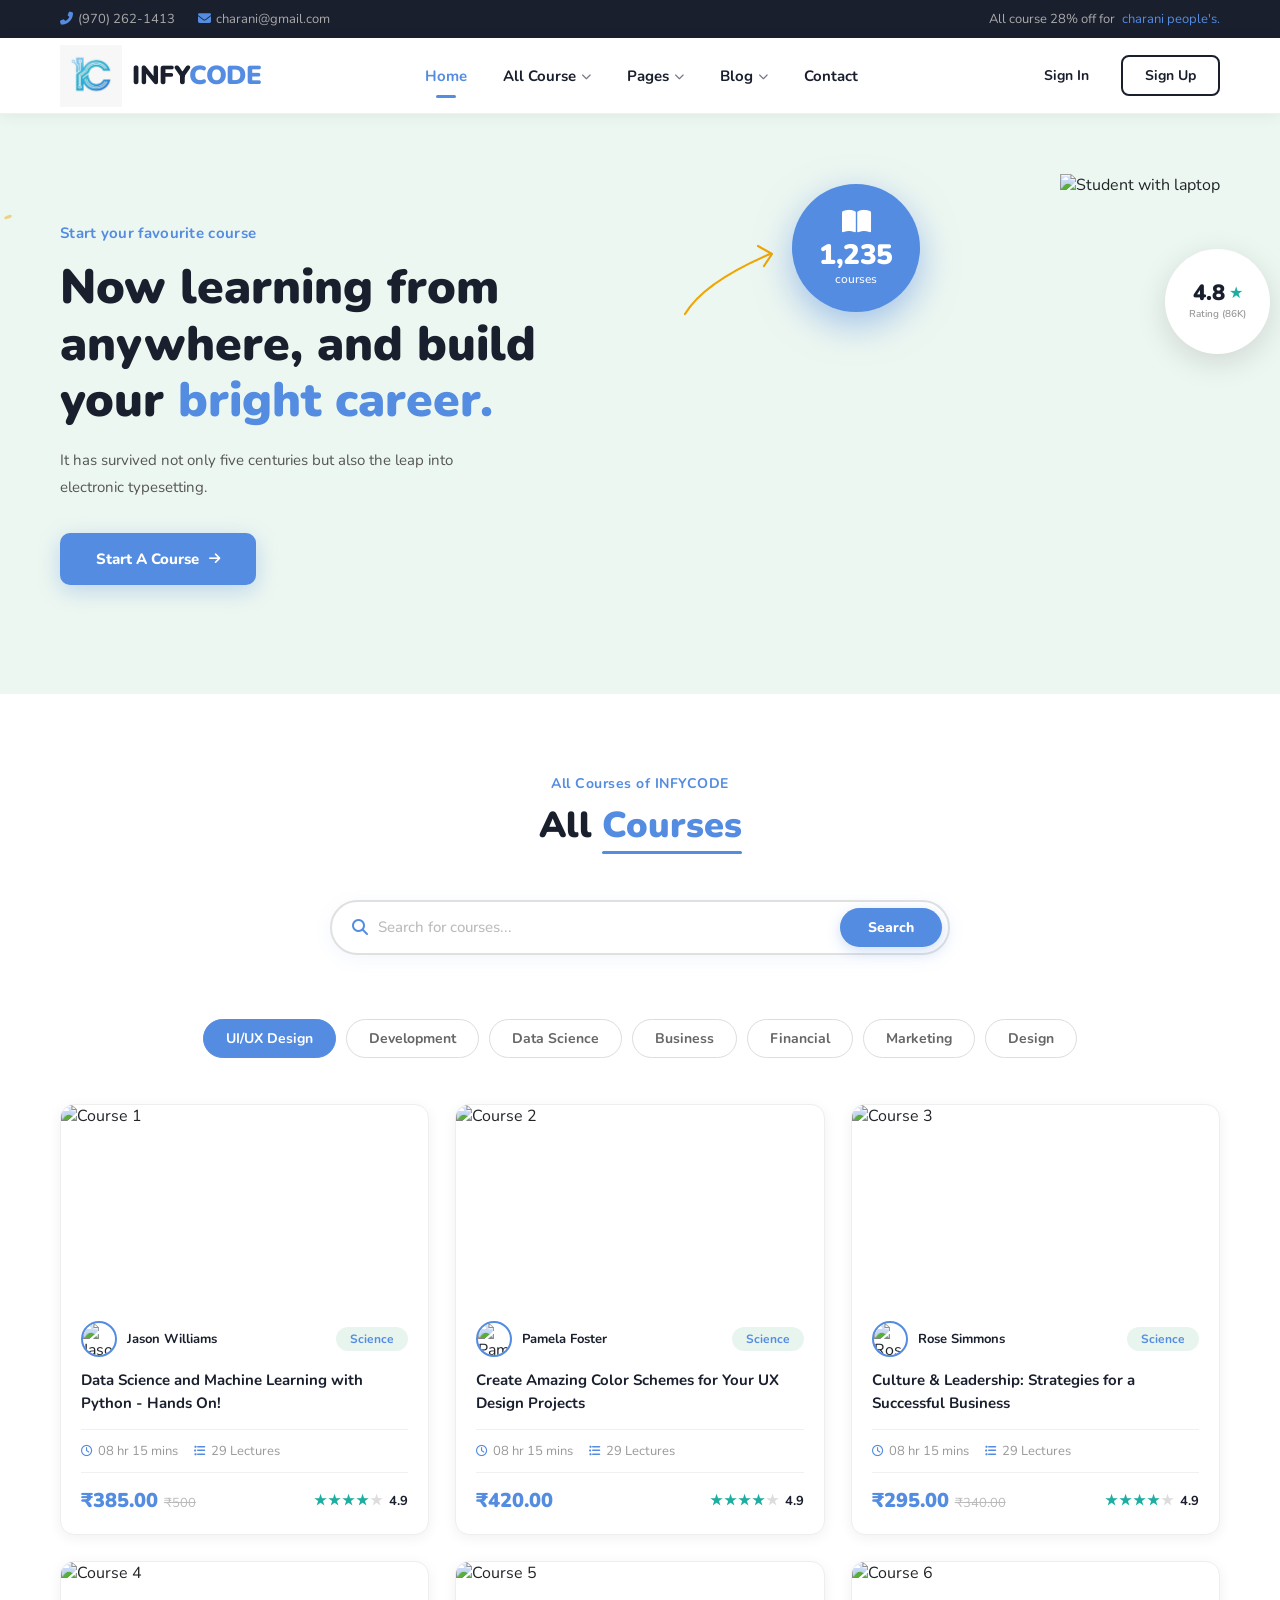
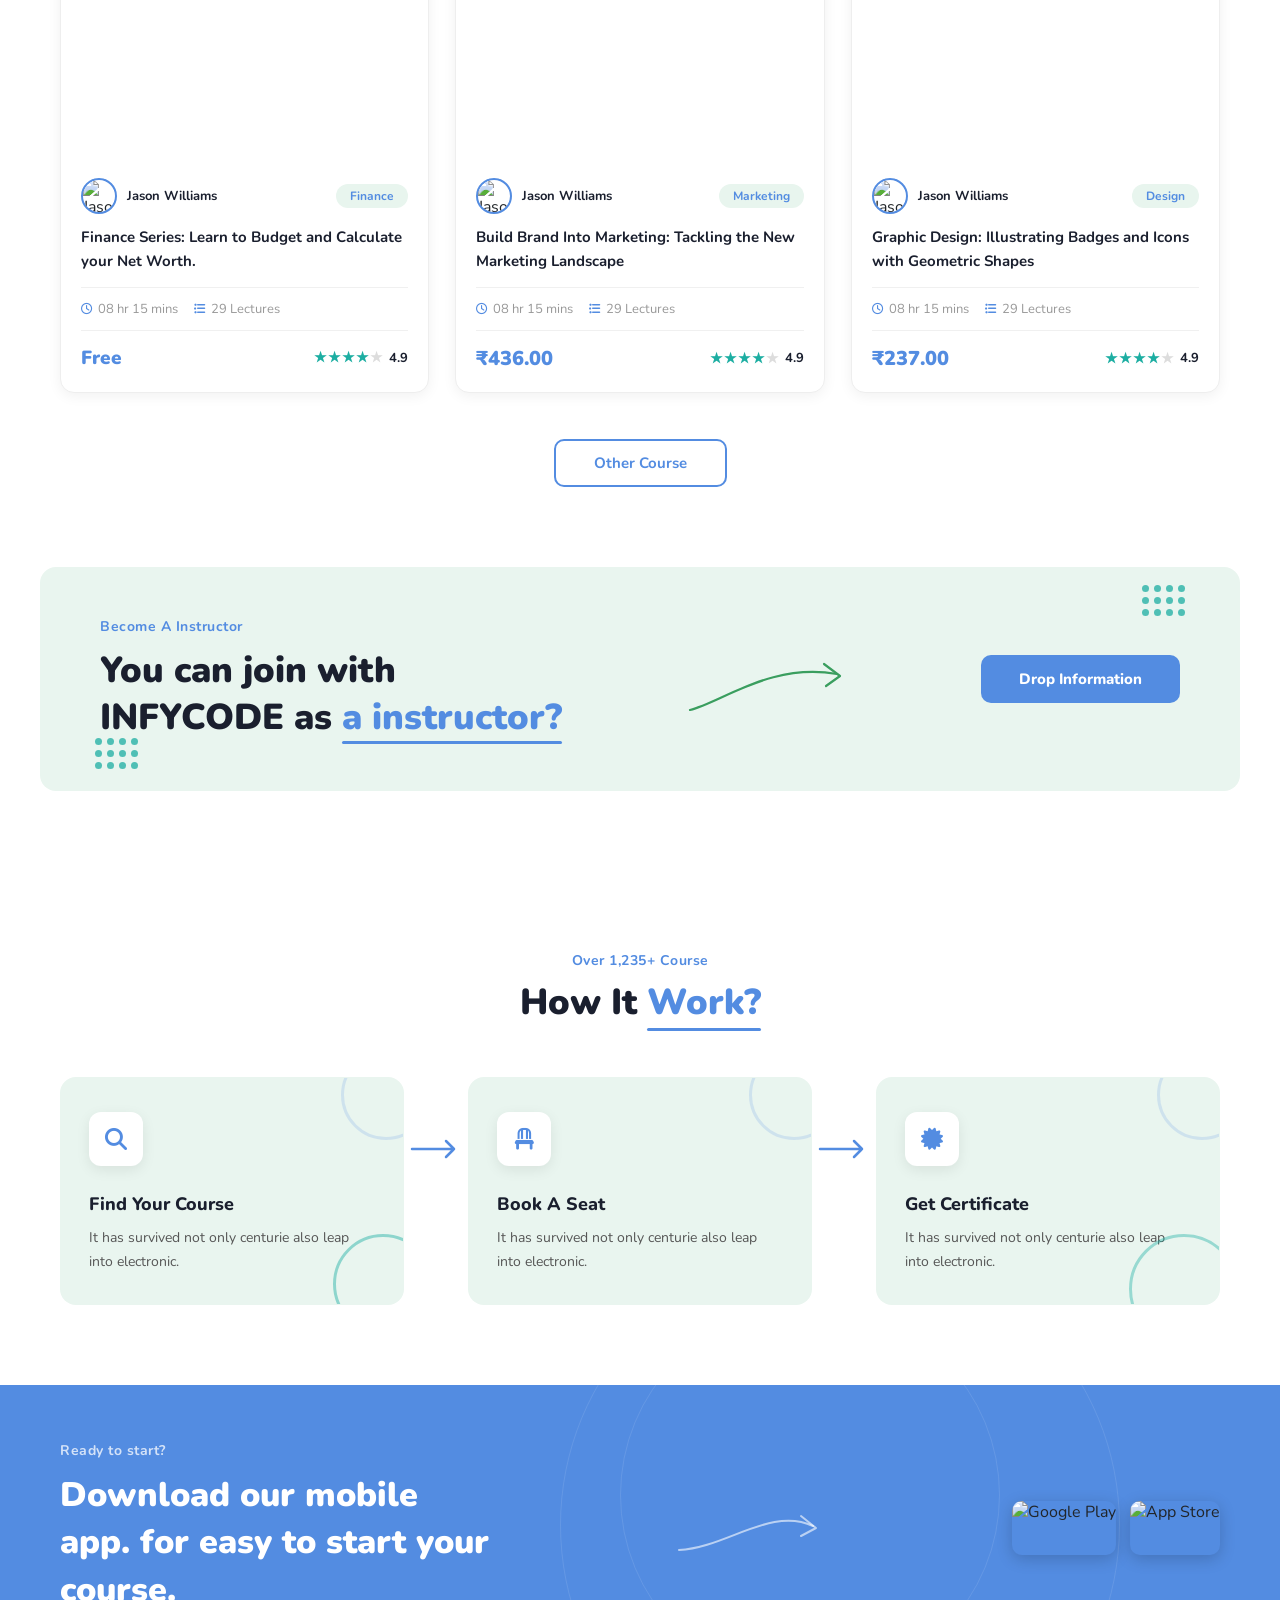
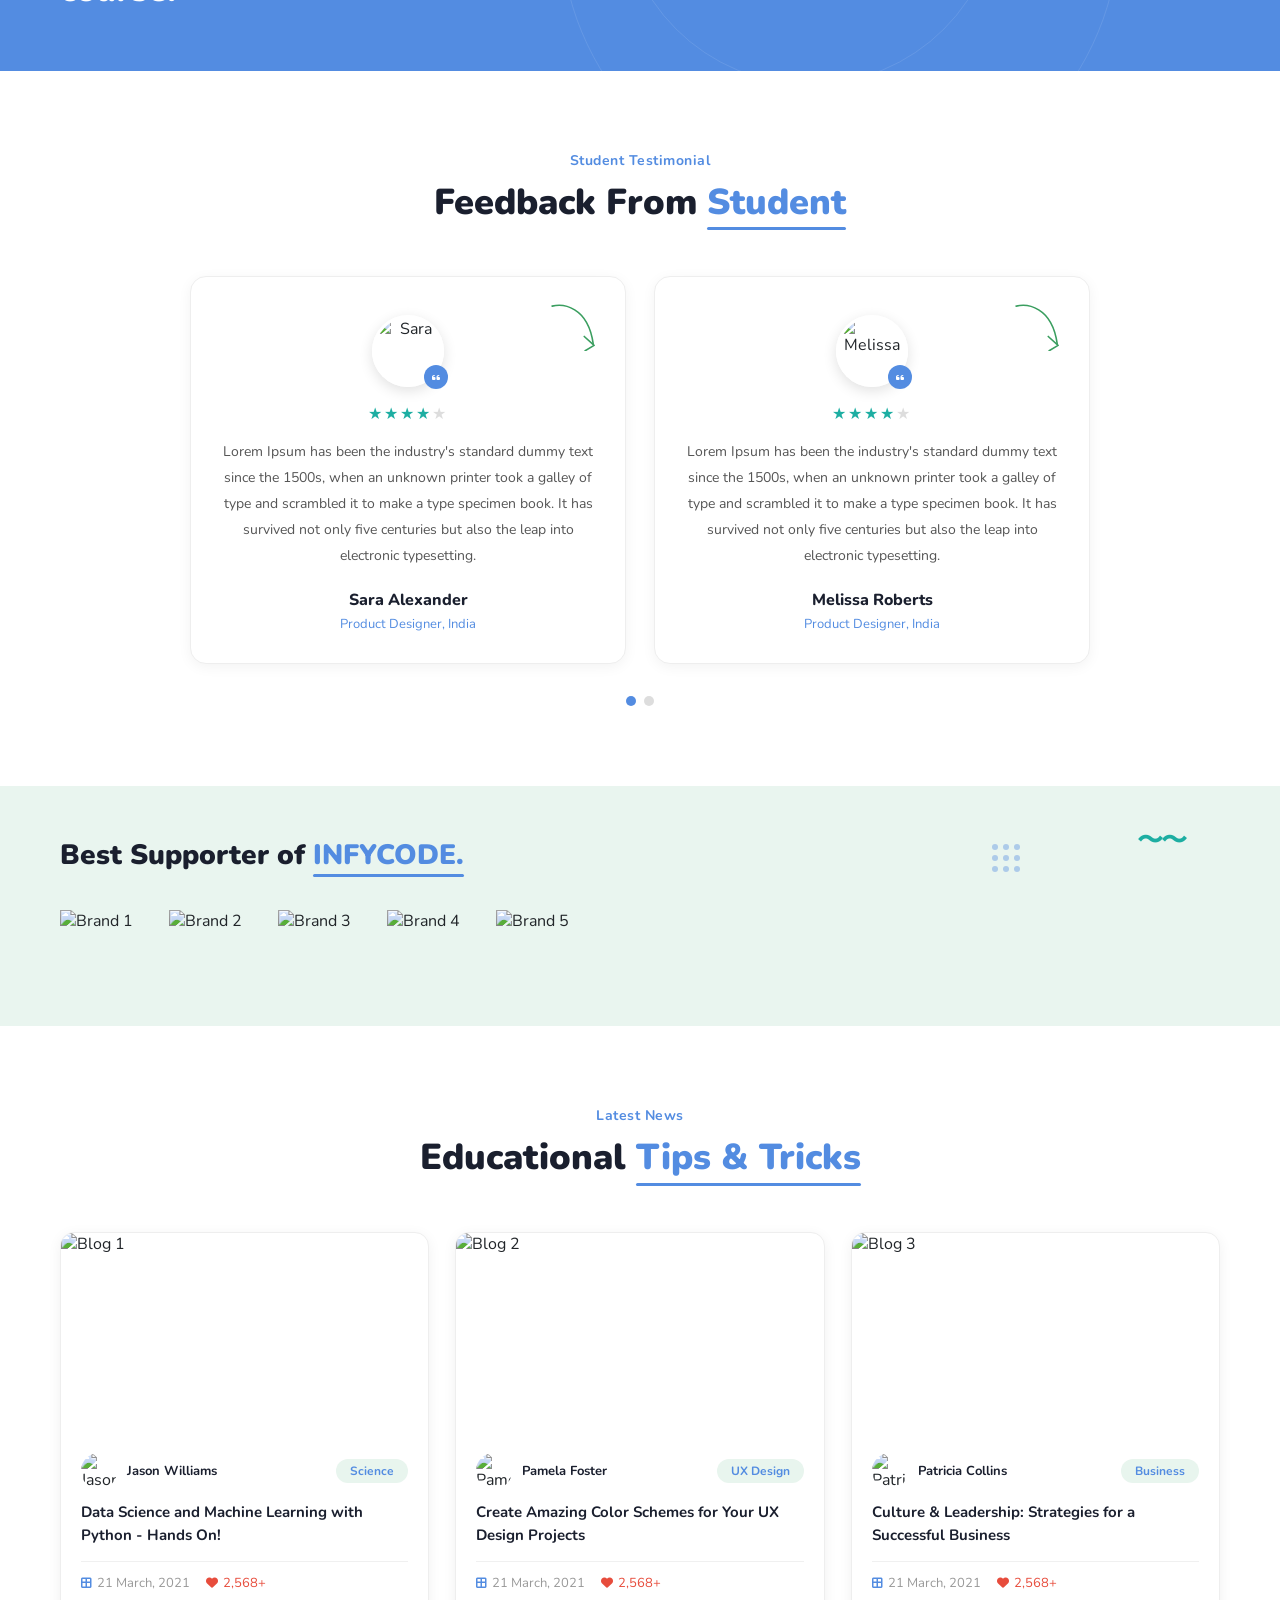
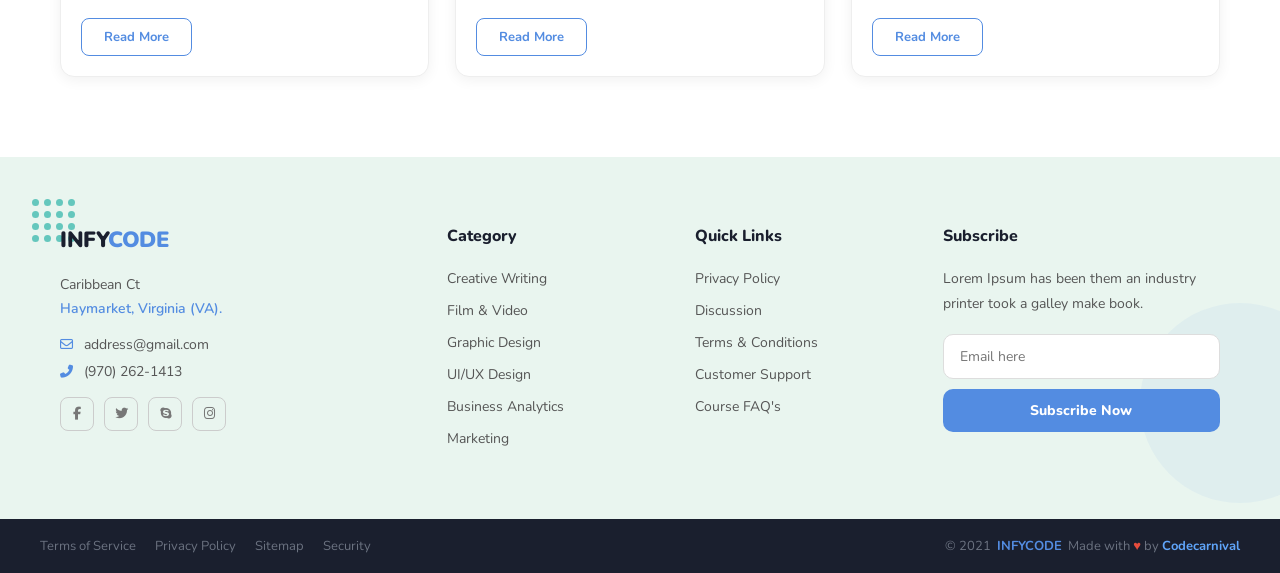
==== commit 445bbb20: "sign in and sign up i have create a sign in  and sign up pages and i have changed the colors of the " ====
--- a/index.html
+++ b/index.html
@@ -15,10 +15,10 @@
   <div class="wrap">
     <div class="left">
       <a href="tel:9702621413"><i class="fas fa-phone-alt"></i>(970) 262-1413</a>
-      <a href="mailto:address@gmail.com"><i class="fas fa-envelope"></i>address@gmail.com</a>
+      <a href="mailto:address@gmail.com"><i class="fas fa-envelope"></i>charani@gmail.com</a>
     </div>
     <div class="right">
-      All course 28% off for <a href="#" style="color:var(--green);margin-left:4px">Liberian people's.</a>
+      All course 28% off for <a href="#" style="color:var(--green);margin-left:4px">charani people's.</a>
     </div>
   </div>
 </div>
@@ -26,16 +26,14 @@
 <!-- ===== HEADER ===== -->
 <header class="site-header">
   <div class="header-wrap">
-    <!-- Logo -->
-    <a href="#" class="logo">
-      <div class="logo-icon"><i class="fas fa-book-open"></i></div>
+    <a href="index.html" class="logo">
+    <div class="logo-icon">
+      <img src="logo.png" alt="logo"></div>
       <div class="logo-text">INFY<span>CODE</span></div>
     </a>
-
-    <!-- Nav -->
     <nav>
       <ul class="main-nav">
-        <li class="active"><a href="#">Home</a></li>
+        <li class="active"><a href="index.html">Home</a></li>
         <li>
           <a href="#">All Course <i class="fas fa-chevron-down"></i></a>
           <ul class="dropdown">
@@ -47,8 +45,8 @@
           <a href="#">Pages <i class="fas fa-chevron-down"></i></a>
           <ul class="dropdown">
             <li><a href="#">About</a></li>
-            <li><a href="#">Register</a></li>
-            <li><a href="#">Login</a></li>
+            <li><a href="register.html">Register</a></li>
+            <li><a href="login.html">Login</a></li>
             <li><a href="#">FAQ</a></li>
             <li><a href="#">404 Error</a></li>
             <li><a href="#">After Enroll</a></li>
@@ -65,11 +63,9 @@
         <li><a href="#">Contact</a></li>
       </ul>
     </nav>
-
-    <!-- Buttons -->
     <div class="header-btns">
-      <button class="btn-in">Sign In</button>
-      <button class="btn-up">Sign Up</button>
+      <a href="login.html" class="btn-in">Sign In</a>
+      <a href="register.html" class="btn-up">Sign Up</a>
     </div>
   </div>
 </header>
@@ -77,67 +73,36 @@
 <!-- ===== HERO ===== -->
 <section class="hero">
   <div class="hero-inner">
-
-    <!-- LEFT CONTENT -->
     <div class="hero-left rv">
       <div class="hero-eyebrow">Start your favourite course</div>
       <h1>Now learning from anywhere, and build your <span class="hl">bright career.</span></h1>
       <p>It has survived not only five centuries but also the leap into electronic typesetting.</p>
       <a href="#" class="hero-btn">Start A Course <i class="fas fa-arrow-right"></i></a>
     </div>
-
-    <!-- RIGHT: Image + Floating Badges -->
     <div class="hero-right rv d2">
-
-      <!-- 1. Main student image -->
-      <img
-        src="https://template.hasthemes.com/edule/eduLe/assets/images/slider/slider-1.png"
-        class="hero-img-main"
-        alt="Student with laptop"
-      >
-
-      <!-- 2. Gold scattered dashes (top-left of right panel) -->
+      <img src="https://template.hasthemes.com/edule/eduLe/assets/images/slider/slider-1.png" class="hero-img-main" alt="Student with laptop">
       <div class="hero-dashes">
         <svg width="130" height="65" viewBox="0 0 130 65" fill="none">
-          <ellipse cx="15"  cy="22" rx="7" ry="2.8" fill="#f0a500" opacity="0.85" transform="rotate(-25 15 22)"/>
-          <ellipse cx="38"  cy="10" rx="7" ry="2.8" fill="#f0a500" opacity="0.75" transform="rotate(-18 38 10)"/>
-          <ellipse cx="62"  cy="26" rx="6" ry="2.4" fill="#f0a500" opacity="0.70" transform="rotate(-35 62 26)"/>
+          <ellipse cx="15"  cy="22" rx="7"   ry="2.8" fill="#f0a500" opacity="0.85" transform="rotate(-25 15 22)"/>
+          <ellipse cx="38"  cy="10" rx="7"   ry="2.8" fill="#f0a500" opacity="0.75" transform="rotate(-18 38 10)"/>
+          <ellipse cx="62"  cy="26" rx="6"   ry="2.4" fill="#f0a500" opacity="0.70" transform="rotate(-35 62 26)"/>
           <ellipse cx="8"   cy="44" rx="5.5" ry="2.2" fill="#f0a500" opacity="0.65" transform="rotate(-12 8 44)"/>
           <ellipse cx="30"  cy="54" rx="5.5" ry="2.2" fill="#f0a500" opacity="0.60" transform="rotate(-30 30 54)"/>
           <ellipse cx="72"  cy="46" rx="5"   ry="2"   fill="#f0a500" opacity="0.55" transform="rotate(-22 72 46)"/>
-          <ellipse cx="50"  cy="60" rx="4.5" ry="1.8" fill="#f0a500" opacity="0.50" transform="rotate(-8  50 60)"/>
+          <ellipse cx="50"  cy="60" rx="4.5" ry="1.8" fill="#f0a500" opacity="0.50" transform="rotate(-8 50 60)"/>
           <ellipse cx="88"  cy="18" rx="4.5" ry="1.8" fill="#f0a500" opacity="0.50" transform="rotate(-42 88 18)"/>
           <ellipse cx="108" cy="38" rx="4"   ry="1.6" fill="#f0a500" opacity="0.45" transform="rotate(-20 108 38)"/>
         </svg>
       </div>
-
-      <!-- 3. Play button (left side, middle-bottom area) -->
-      <button class="hero-play" aria-label="Play video">
-        <i class="fas fa-play"></i>
-      </button>
-
-      <!-- 4. Gold curved arrow — from play button toward green circle -->
-      <svg class="hero-gold-arrow" viewBox="0 0 120 90" fill="none" xmlns="http://www.w3.org/2000/svg">
-        <!-- Curve starts bottom-left (near play btn) arcs toward top-right (toward circle) -->
+      <svg class="hero-gold-arrow" viewBox="0 0 120 90" fill="none">
         <path d="M15 80 C30 55, 65 35, 100 20" stroke="#f0a500" stroke-width="2.2" stroke-linecap="round" fill="none"/>
-        <!-- Arrowhead at top-right -->
         <path d="M88 12 L102 20 L94 32" stroke="#f0a500" stroke-width="2.2" stroke-linecap="round" stroke-linejoin="round" fill="none"/>
       </svg>
-
-      <!-- 5. Green circle badge: 1,235 courses -->
       <div class="hero-circle">
         <div class="ci-icon"><i class="fas fa-book-open"></i></div>
         <div class="ci-num">1,235</div>
         <div class="ci-label">courses</div>
       </div>
-
-      <!-- 6. Wavy green line below the circle -->
-      <svg class="hero-wave" viewBox="0 0 120 22" fill="none" xmlns="http://www.w3.org/2000/svg">
-        <path d="M4 11 Q18 2,32 11 Q46 20,60 11 Q74 2,88 11 Q102 20,116 11"
-              stroke="#3a9e5f" stroke-width="2.5" stroke-linecap="round" fill="none"/>
-      </svg>
-
-      <!-- 7. Rating badge (white circle, top-right, partially cut off) -->
       <div class="hero-rating">
         <div class="rr-top">
           <span class="rr-num">4.8</span>
@@ -145,41 +110,55 @@
         </div>
         <div class="rr-label">Rating (86K)</div>
       </div>
-
-      <!-- 8. Small green arrow below rating badge (pointing down-left) -->
-      <svg class="hero-green-arrow" viewBox="0 0 36 36" fill="none" xmlns="http://www.w3.org/2000/svg">
+      <svg class="hero-green-arrow" viewBox="0 0 36 36" fill="none">
         <path d="M28 4 C20 10, 8 18, 6 30" stroke="#3a9e5f" stroke-width="2.5" stroke-linecap="round" fill="none"/>
         <path d="M2 22 L6 32 L16 28" stroke="#3a9e5f" stroke-width="2.5" stroke-linecap="round" stroke-linejoin="round" fill="none"/>
       </svg>
-
-    </div>
-    <!-- /hero-right -->
-
-  </div>
-</section>
-<!-- /HERO -->
+    </div>
+  </div>
+</section>
 
 <!-- ===== COURSES ===== -->
-<section class="sec courses-sec">
+<section class="sec courses-sec" id="courses">
   <div class="container">
     <div class="sec-head rv">
       <span class="sec-sub">All Courses of INFYCODE</span>
       <h2>All <span class="hl">Courses</span></h2>
     </div>
 
+    <!-- ===== SEARCH BAR ===== -->
+    <div class="course-search-wrap rv">
+      <div class="course-search-box">
+        <i class="fas fa-search search-icon"></i>
+        <input
+          type="text"
+          id="courseSearchInput"
+          class="course-search-input"
+          placeholder="Search for courses..."
+          autocomplete="off"
+        >
+        <button class="search-clear-btn" id="searchClearBtn" title="Clear search">
+          <i class="fas fa-times"></i>
+        </button>
+        <button class="search-submit-btn" id="searchSubmitBtn">
+          Search
+        </button>
+      </div>
+      <div class="search-results-info" id="searchResultsInfo"></div>
+    </div>
+
     <div class="tab-list rv">
-      <button class="tab-item active">UI/UX Design</button>
-      <button class="tab-item">Development</button>
-      <button class="tab-item">Data Science</button>
-      <button class="tab-item">Business</button>
-      <button class="tab-item">Financial</button>
-      <button class="tab-item">Marketing</button>
-      <button class="tab-item">Design</button>
-    </div>
-
-    <div class="courses-grid">
-      <!-- Card 1 -->
-      <div class="course-card rv">
+      <button class="tab-item active" data-category="all">UI/UX Design</button>
+      <button class="tab-item" data-category="development">Development</button>
+      <button class="tab-item" data-category="data-science">Data Science</button>
+      <button class="tab-item" data-category="business">Business</button>
+      <button class="tab-item" data-category="financial">Financial</button>
+      <button class="tab-item" data-category="marketing">Marketing</button>
+      <button class="tab-item" data-category="design">Design</button>
+    </div>
+
+    <div class="courses-grid" id="coursesGrid">
+      <div class="course-card rv" data-title="data science and machine learning with python hands on" data-tag="science">
         <div class="c-thumb"><img src="https://template.hasthemes.com/edule/eduLe/assets/images/courses/courses-01.jpg" alt="Course 1"></div>
         <div class="c-body">
           <div class="c-meta">
@@ -193,13 +172,12 @@
             <span><i class="fas fa-list-ul"></i> 29 Lectures</span>
           </div>
           <div class="c-foot">
-            <div><span class="c-price">$385.00</span><span class="c-price-old">$440.00</span></div>
+            <div><span class="c-price">₹385.00</span><span class="c-price-old">₹500</span></div>
             <div class="c-rate"><span class="c-stars">★★★★<span class="empty">★</span></span> 4.9</div>
           </div>
         </div>
       </div>
-      <!-- Card 2 -->
-      <div class="course-card rv d1">
+      <div class="course-card rv d1" data-title="create amazing color schemes for your ux design projects" data-tag="science">
         <div class="c-thumb"><img src="https://template.hasthemes.com/edule/eduLe/assets/images/courses/courses-02.jpg" alt="Course 2"></div>
         <div class="c-body">
           <div class="c-meta">
@@ -213,13 +191,12 @@
             <span><i class="fas fa-list-ul"></i> 29 Lectures</span>
           </div>
           <div class="c-foot">
-            <div><span class="c-price">$420.00</span></div>
+            <div><span class="c-price">₹420.00</span></div>
             <div class="c-rate"><span class="c-stars">★★★★<span class="empty">★</span></span> 4.9</div>
           </div>
         </div>
       </div>
-      <!-- Card 3 -->
-      <div class="course-card rv d2">
+      <div class="course-card rv d2" data-title="culture and leadership strategies for a successful business" data-tag="science">
         <div class="c-thumb"><img src="https://template.hasthemes.com/edule/eduLe/assets/images/courses/courses-03.jpg" alt="Course 3"></div>
         <div class="c-body">
           <div class="c-meta">
@@ -233,13 +210,12 @@
             <span><i class="fas fa-list-ul"></i> 29 Lectures</span>
           </div>
           <div class="c-foot">
-            <div><span class="c-price">$295.00</span><span class="c-price-old">$340.00</span></div>
+            <div><span class="c-price">₹295.00</span><span class="c-price-old">₹340.00</span></div>
             <div class="c-rate"><span class="c-stars">★★★★<span class="empty">★</span></span> 4.9</div>
           </div>
         </div>
       </div>
-      <!-- Card 4 -->
-      <div class="course-card rv">
+      <div class="course-card rv" data-title="finance series learn to budget and calculate your net worth" data-tag="finance">
         <div class="c-thumb"><img src="https://template.hasthemes.com/edule/eduLe/assets/images/courses/courses-04.jpg" alt="Course 4"></div>
         <div class="c-body">
           <div class="c-meta">
@@ -258,8 +234,7 @@
           </div>
         </div>
       </div>
-      <!-- Card 5 -->
-      <div class="course-card rv d1">
+      <div class="course-card rv d1" data-title="build brand into marketing tackling the new marketing landscape" data-tag="marketing">
         <div class="c-thumb"><img src="https://template.hasthemes.com/edule/eduLe/assets/images/courses/courses-05.jpg" alt="Course 5"></div>
         <div class="c-body">
           <div class="c-meta">
@@ -273,13 +248,12 @@
             <span><i class="fas fa-list-ul"></i> 29 Lectures</span>
           </div>
           <div class="c-foot">
-            <div><span class="c-price">$136.00</span></div>
+            <div><span class="c-price">₹436.00</span></div>
             <div class="c-rate"><span class="c-stars">★★★★<span class="empty">★</span></span> 4.9</div>
           </div>
         </div>
       </div>
-      <!-- Card 6 -->
-      <div class="course-card rv d2">
+      <div class="course-card rv d2" data-title="graphic design illustrating badges and icons with geometric shapes" data-tag="design">
         <div class="c-thumb"><img src="https://template.hasthemes.com/edule/eduLe/assets/images/courses/courses-06.jpg" alt="Course 6"></div>
         <div class="c-body">
           <div class="c-meta">
@@ -293,10 +267,19 @@
             <span><i class="fas fa-list-ul"></i> 29 Lectures</span>
           </div>
           <div class="c-foot">
-            <div><span class="c-price">$237.00</span></div>
+            <div><span class="c-price">₹237.00</span></div>
             <div class="c-rate"><span class="c-stars">★★★★<span class="empty">★</span></span> 4.9</div>
           </div>
         </div>
+      </div>
+    </div>
+
+    <!-- No Results Message -->
+    <div class="no-results" id="noResults" style="display:none;">
+      <div class="no-results-inner">
+        <i class="fas fa-search-minus"></i>
+        <p>No courses found for "<span id="noResultsQuery"></span>"</p>
+        <button class="no-results-reset" id="noResultsReset">Clear Search</button>
       </div>
     </div>
 
@@ -319,7 +302,7 @@
       <h2>You can join with<br>INFYCODE as <em>a instructor?</em></h2>
     </div>
     <div class="instr-arrow">
-      <svg viewBox="0 0 180 75" fill="none" xmlns="http://www.w3.org/2000/svg">
+      <svg viewBox="0 0 180 75" fill="none">
         <path d="M8 68 C40 60, 90 20, 155 32" stroke="#3a9e5f" stroke-width="2.2" stroke-linecap="round" fill="none"/>
         <path d="M142 22 L158 34 L144 44" stroke="#3a9e5f" stroke-width="2.2" stroke-linecap="round" stroke-linejoin="round" fill="none"/>
       </svg>
@@ -422,7 +405,7 @@
         <div class="testi-stars">★★★★<span class="e">★</span></div>
         <p class="testi-text">Lorem Ipsum has been the industry's standard dummy text since the 1500s, when an unknown printer took a galley of type and scrambled it to make a type specimen book. It has survived not only five centuries but also the leap into electronic typesetting.</p>
         <div class="testi-name">Sara Alexander</div>
-        <div class="testi-role">Product Designer, USA</div>
+        <div class="testi-role">Product Designer, India</div>
       </div>
       <div class="testi-card rv d1">
         <div class="testi-arrow-deco">
@@ -438,7 +421,7 @@
         <div class="testi-stars">★★★★<span class="e">★</span></div>
         <p class="testi-text">Lorem Ipsum has been the industry's standard dummy text since the 1500s, when an unknown printer took a galley of type and scrambled it to make a type specimen book. It has survived not only five centuries but also the leap into electronic typesetting.</p>
         <div class="testi-name">Melissa Roberts</div>
-        <div class="testi-role">Product Designer, USA</div>
+        <div class="testi-role">Product Designer, India</div>
       </div>
     </div>
     <div class="testi-dots rv">
--- a/style.css
+++ b/style.css
@@ -1,426 +1,1996 @@
 /* ===== RESET ===== */
-*,*::before,*::after{box-sizing:border-box;margin:0;padding:0}
-html{scroll-behavior:smooth}
-body{font-family:'Nunito',sans-serif;color:#212529;background:#fff;overflow-x:hidden}
-a{text-decoration:none;color:inherit}
-img{max-width:100%;display:block}
-ul{list-style:none}
-button{font-family:inherit;cursor:pointer;border:none;background:none}
+*,
+*::before,
+*::after {
+  box-sizing: border-box;
+  margin: 0;
+  padding: 0
+}
+
+html {
+  scroll-behavior: smooth
+}
+
+body {
+  font-family: 'Nunito', sans-serif;
+  color: #212529;
+  background: #fff;
+  overflow-x: hidden
+}
+
+a {
+  text-decoration: none;
+  color: inherit
+}
+
+img {
+  max-width: 100%;
+  display: block
+}
+
+ul {
+  list-style: none
+}
+
+button {
+  font-family: inherit;
+  cursor: pointer;
+  border: none;
+  background: none
+}
 
 /* ===== VARIABLES ===== */
-:root{
-  --green:#3a9e5f;
-  --green-dark:#2a7d4a;
-  --green-light:#e8f5ee;
-  --green-bg:#e9f5ef;
-  --dark:#1a1f2e;
-  --text:#555;
-  --light:#888;
-  --border:#e8e8e8;
-  --gold:#f0a500;
-  --white:#fff;
+:root {
+  --green: #538ce1;
+  --green-dark: #538ce1;
+  --green-light: #e8f5ee;
+  --green-bg: #e9f5ef;
+  --dark: #1a1f2e;
+  --text: #555;
+  --light: #888;
+  --border: #e8e8e8;
+  --gold: #1daea2;
+  --white: #fff;
 }
 
 /* ===== TOPBAR ===== */
-.topbar{background:#1a1f2e;padding:10px 0;font-size:13px;color:#aaa}
-.topbar .wrap{max-width:1200px;margin:0 auto;padding:0 20px;display:flex;justify-content:space-between;align-items:center}
-.topbar a{color:#aaa;transition:color .2s}
-.topbar a:hover{color:var(--green)}
-.topbar .left a{margin-right:20px}
-.topbar .left i,.topbar .right i{margin-right:5px;color:var(--green)}
+.topbar {
+  background: #1a1f2e;
+  padding: 10px 0;
+  font-size: 13px;
+  color: #aaa
+}
+
+.topbar .wrap {
+  max-width: 1200px;
+  margin: 0 auto;
+  padding: 0 20px;
+  display: flex;
+  justify-content: space-between;
+  align-items: center
+}
+
+.topbar a {
+  color: #aaa;
+  transition: color .2s
+}
+
+.topbar a:hover {
+  color: var(--green)
+}
+
+.topbar .left a {
+  margin-right: 20px
+}
+
+.topbar .left i,
+.topbar .right i {
+  margin-right: 5px;
+  color: var(--green)
+}
 
 /* ===== HEADER ===== */
-.site-header{background:#fff;border-bottom:1px solid #f0f0f0;position:sticky;top:0;z-index:9999;box-shadow:0 2px 15px rgba(0,0,0,.06)}
-.header-wrap{max-width:1200px;margin:0 auto;padding:0 20px;display:flex;align-items:center;justify-content:space-between;height:75px}
-.logo{display:flex;align-items:center;gap:10px}
-.logo-text{font-size:26px;font-weight:900;color:var(--dark);letter-spacing:-.5px}
-.logo-text span{color:var(--green)}
-.logo-icon{width:42px;height:42px;background:var(--green);border-radius:10px;display:flex;align-items:center;justify-content:center;position:relative;border:2px solid var(--green)}
-.logo-icon::before{content:'';position:absolute;inset:5px;border:2px solid rgba(255,255,255,.6);border-radius:5px}
-.logo-icon i{color:#fff;font-size:18px;position:relative;z-index:1}
+.site-header {
+  background: #fff;
+  border-bottom: 1px solid #f0f0f0;
+  position: sticky;
+  top: 0;
+  z-index: 9999;
+  box-shadow: 0 2px 15px rgba(0, 0, 0, .06)
+}
+
+.header-wrap {
+  max-width: 1200px;
+  margin: 0 auto;
+  padding: 0 20px;
+  display: flex;
+  align-items: center;
+  justify-content: space-between;
+  height: 75px
+}
+
+.logo {
+  display: flex;
+  align-items: center;
+  gap: 10px
+}
+
+.logo-text {
+  font-size: 26px;
+  font-weight: 900;
+  color: var(--dark);
+  letter-spacing: -.5px
+}
+
+.logo-text span {
+  color: var(--green)
+}
+
+.logo-icon {
+  width: 62px;
+  height: 62px;
+  background: var(--green);
+  border-radius: 5px;
+  display: flex;
+  align-items: center;
+  justify-content: center;
+  position: relative;
+  
+}
+
+
+
+.logo-icon i {
+  color: #fff;
+  font-size: 18px;
+  position: relative;
+  z-index: 1
+}
 
 /* NAV */
-.main-nav{display:flex;align-items:center;gap:0}
-.main-nav > li{position:relative}
-.main-nav > li > a{display:flex;align-items:center;gap:5px;padding:10px 18px;font-size:15px;font-weight:700;color:var(--dark);transition:color .2s;position:relative}
-.main-nav > li > a:hover,.main-nav > li.active > a{color:var(--green)}
-.main-nav > li.active > a::after{content:'';position:absolute;bottom:-2px;left:50%;transform:translateX(-50%);width:20px;height:3px;background:var(--green);border-radius:2px}
-.main-nav > li > a i{font-size:10px;opacity:.6}
-.dropdown{display:none;position:absolute;top:calc(100% + 5px);left:0;min-width:220px;background:#fff;border-radius:10px;box-shadow:0 10px 35px rgba(0,0,0,.12);padding:10px 0;z-index:100}
-.main-nav > li:hover .dropdown{display:block;animation:fadeIn .2s ease}
-.dropdown li a{display:block;padding:9px 22px;font-size:14px;font-weight:600;color:#555;transition:all .2s}
-.dropdown li a:hover{color:var(--green);padding-left:28px;background:#f8fdf9}
-@keyframes fadeIn{from{opacity:0;transform:translateY(-6px)}to{opacity:1;transform:translateY(0)}}
-
-.header-btns{display:flex;align-items:center;gap:10px}
-.btn-in{padding:9px 22px;font-size:14px;font-weight:700;color:var(--dark);transition:color .2s}
-.btn-in:hover{color:var(--green)}
-.btn-up{padding:9px 22px;font-size:14px;font-weight:700;color:var(--dark);border:2px solid var(--dark);border-radius:8px;transition:all .2s}
-.btn-up:hover{background:var(--dark);color:#fff}
+.main-nav {
+  display: flex;
+  align-items: center;
+  gap: 0
+}
+
+.main-nav>li {
+  position: relative
+}
+
+.main-nav>li>a {
+  display: flex;
+  align-items: center;
+  gap: 5px;
+  padding: 10px 18px;
+  font-size: 15px;
+  font-weight: 700;
+  color: var(--dark);
+  transition: color .2s;
+  position: relative
+}
+
+.main-nav>li>a:hover,
+.main-nav>li.active>a {
+  color: var(--green)
+}
+
+.main-nav>li.active>a::after {
+  content: '';
+  position: absolute;
+  bottom: -2px;
+  left: 50%;
+  transform: translateX(-50%);
+  width: 20px;
+  height: 3px;
+  background: var(--green);
+  border-radius: 2px
+}
+
+.main-nav>li>a i {
+  font-size: 10px;
+  opacity: .6
+}
+
+.dropdown {
+  display: none;
+  position: absolute;
+  top: calc(100% + 5px);
+  left: 0;
+  min-width: 220px;
+  background: #fff;
+  border-radius: 10px;
+  box-shadow: 0 10px 35px rgba(0, 0, 0, .12);
+  padding: 10px 0;
+  z-index: 100
+}
+
+.main-nav>li:hover .dropdown {
+  display: block;
+  animation: fadeIn .2s ease
+}
+
+.dropdown li a {
+  display: block;
+  padding: 9px 22px;
+  font-size: 14px;
+  font-weight: 600;
+  color: #555;
+  transition: all .2s
+}
+
+.dropdown li a:hover {
+  color: var(--green);
+  padding-left: 28px;
+  background: #f8fdf9
+}
+
+@keyframes fadeIn {
+  from {
+    opacity: 0;
+    transform: translateY(-6px)
+  }
+
+  to {
+    opacity: 1;
+    transform: translateY(0)
+  }
+}
+
+.header-btns {
+  display: flex;
+  align-items: center;
+  gap: 10px
+}
+
+.btn-in {
+  padding: 9px 22px;
+  font-size: 14px;
+  font-weight: 700;
+  color: var(--dark);
+  transition: color .2s
+}
+
+.btn-in:hover {
+  color: var(--green)
+}
+
+.btn-up {
+  padding: 9px 22px;
+  font-size: 14px;
+  font-weight: 700;
+  color: var(--dark);
+  border: 2px solid var(--dark);
+  border-radius: 8px;
+  transition: all .2s
+}
+
+.btn-up:hover {
+  background: var(--dark);
+  color: #fff
+}
 
 /* ===== HERO ===== */
-.hero{background:#edf7f1;padding:60px 0 0;overflow:hidden;position:relative}
-.hero-inner{max-width:1200px;margin:0 auto;padding:0 20px;display:grid;grid-template-columns:1fr 1fr;align-items:center;gap:40px;min-height:520px}
+.hero {
+  background: #edf7f1;
+  padding: 60px 0 0;
+  overflow: hidden;
+  position: relative
+}
+
+.hero-inner {
+  max-width: 1200px;
+  margin: 0 auto;
+  padding: 0 20px;
+  display: grid;
+  grid-template-columns: 1fr 1fr;
+  align-items: center;
+  gap: 40px;
+  min-height: 520px
+}
 
 /* ===== HERO LEFT ===== */
-.hero-left{padding-bottom:60px;position:relative;z-index:2}
-.hero-eyebrow{font-size:15px;font-weight:700;color:var(--green);letter-spacing:.3px;margin-bottom:16px}
-.hero-left h1{font-size:48px;font-weight:900;color:var(--dark);line-height:1.18;margin-bottom:18px}
-.hero-left h1 .hl{color:var(--green)}
-.hero-left p{font-size:15px;color:var(--text);line-height:1.8;margin-bottom:32px;max-width:460px}
-.hero-btn{display:inline-flex;align-items:center;gap:10px;background:var(--green);color:#fff;padding:16px 36px;border-radius:10px;font-size:15px;font-weight:800;transition:all .3s;box-shadow:0 6px 22px rgba(58,158,95,.32)}
-.hero-btn:hover{background:var(--green-dark);transform:translateY(-2px);box-shadow:0 10px 28px rgba(58,158,95,.42)}
-.hero-btn i{font-size:13px}
+.hero-left {
+  padding-bottom: 60px;
+  position: relative;
+  z-index: 2
+}
+
+.hero-eyebrow {
+  font-size: 15px;
+  font-weight: 700;
+  color: var(--green);
+  letter-spacing: .3px;
+  margin-bottom: 16px
+}
+
+.hero-left h1 {
+  font-size: 48px;
+  font-weight: 900;
+  color: var(--dark);
+  line-height: 1.18;
+  margin-bottom: 18px
+}
+
+.hero-left h1 .hl {
+  color: var(--green)
+}
+
+.hero-left p {
+  font-size: 15px;
+  color: var(--text);
+  line-height: 1.8;
+  margin-bottom: 32px;
+  max-width: 460px
+}
+
+.hero-btn {
+  display: inline-flex;
+  align-items: center;
+  gap: 10px;
+  background: var(--green);
+  color: #fff;
+  padding: 16px 36px;
+  border-radius: 10px;
+  font-size: 15px;
+  font-weight: 800;
+  transition: all .3s;
+  box-shadow: 0 6px 22px rgba(83, 140, 225, .32)
+}
+
+.hero-btn:hover {
+  background: var(--green-dark);
+  transform: translateY(-2px);
+  box-shadow: 0 10px 28px rgba(83, 140, 225, .42)
+}
+
+.hero-btn i {
+  font-size: 13px
+}
 
 /* ===== HERO RIGHT ===== */
-.hero-right{
-  position:relative;
-  display:flex;
-  align-items:flex-end;
-  justify-content:center;
-  height:520px;
-  overflow:visible;
+.hero-right {
+  position: relative;
+  display: flex;
+  align-items: flex-end;
+  justify-content: center;
+  height: 520px;
+  overflow: visible;
 }
 
 /* Main student image */
-.hero-img-main{
-  position:absolute;
-  bottom:0;
-  right:0;
-  height:100%;
-  max-height:520px;
-  width:auto;
-  object-fit:contain;
-  object-position:bottom;
-  z-index:2;
-  animation:heroFloat 3.5s ease-in-out infinite;
-}
-@keyframes heroFloat{0%,100%{transform:translateY(0)}50%{transform:translateY(-12px)}}
-
-/* ===== GOLD DASHES deco (top-left of hero right) ===== */
-.hero-dashes{
-  position:absolute;
-  top:60px;
-  left:60px;
-  z-index:3;
-  pointer-events:none;
-  animation:dashFloat 4s ease-in-out infinite;
-}
-@keyframes dashFloat{0%,100%{transform:translateY(0) rotate(0deg)}50%{transform:translateY(-6px) rotate(3deg)}}
-
-/* ===== PLAY BUTTON ===== */
-.hero-play{
-  position:absolute;
-  left:80px;
-  bottom:180px;
-  z-index:5;
-  width:68px;
-  height:68px;
-  border:2px solid var(--green);
-  border-radius:50%;
-  display:flex;
-  align-items:center;
-  justify-content:center;
-  background:transparent;
-  cursor:pointer;
-  animation:playFloat 3.5s ease-in-out 0.5s infinite;
-  transition:all .3s;
-}
-.hero-play:hover{background:rgba(58,158,95,.08)}
-.hero-play i{color:var(--green);font-size:20px;margin-left:4px}
-@keyframes playFloat{0%,100%{transform:translateY(0)}50%{transform:translateY(-8px)}}
-
-/* ===== GOLD CURVED ARROW (from play btn toward green circle) ===== */
-.hero-gold-arrow{
-  position:absolute;
-  left:108px;
-  bottom:120px;
-  z-index:4;
-  pointer-events:none;
-  width:120px;
-  height:90px;
-}
-
-/* ===== GREEN CIRCLE BADGE (1,235 courses) ===== */
-/* 
-  From screenshot: it's at chest/laptop level of the woman,
-  centered horizontally in the right half, about 55% from top
-  Position: ~right:160px, bottom:140px relative to hero-right
-*/
-.hero-circle{
-  position:absolute;
-  right:155px;
-  bottom:145px;
-  z-index:6;
-  width:128px;
-  height:128px;
-  background:var(--green);
-  border-radius:50%;
-  display:flex;
-  flex-direction:column;
-  align-items:center;
-  justify-content:center;
-  color:#fff;
-  box-shadow:0 12px 36px rgba(58,158,95,.5);
-  animation:circleFloat 3.5s ease-in-out 0.3s infinite;
-}
-@keyframes circleFloat{0%,100%{transform:translateY(0)}50%{transform:translateY(-10px)}}
-.hero-circle .ci-icon{font-size:26px;margin-bottom:4px;line-height:1}
-.hero-circle .ci-num{font-size:28px;font-weight:900;line-height:1.1;letter-spacing:-0.5px}
-.hero-circle .ci-label{font-size:12px;font-weight:600;opacity:.9;margin-top:1px}
-
-/* ===== WAVY LINE below green circle ===== */
-.hero-wave{
-  position:absolute;
-  right:128px;
-  bottom:124px;
-  z-index:5;
-  width:120px;
-  pointer-events:none;
-}
-
-/* ===== RATING BADGE (top right, partially cut) ===== */
-/*
-  From screenshot: top-right area, near right edge, vertically at upper third
-  Partially showing on the right side. Position: right:-10px, top:80px
-*/
-.hero-rating{
-  position:absolute;
-  right:-18px;
-  top:75px;
-  z-index:6;
-  width:105px;
-  height:105px;
-  background:#fff;
-  border-radius:50%;
-  display:flex;
-  flex-direction:column;
-  align-items:center;
-  justify-content:center;
-  box-shadow:0 8px 30px rgba(0,0,0,.13);
-  animation:ratingFloat 3.5s ease-in-out 0.7s infinite;
-}
-@keyframes ratingFloat{0%,100%{transform:translateY(0)}50%{transform:translateY(-8px)}}
-.hero-rating .rr-top{display:flex;align-items:center;gap:4px}
-.hero-rating .rr-num{font-size:22px;font-weight:900;color:var(--dark);line-height:1}
-.hero-rating .rr-star{color:var(--gold);font-size:16px;line-height:1}
-.hero-rating .rr-label{font-size:10px;color:#999;font-weight:600;margin-top:3px}
+.hero-img-main {
+  position: absolute;
+  bottom: 0;
+  right: 0;
+  height: 100%;
+  max-height: 520px;
+  width: auto;
+  object-fit: contain;
+  object-position: bottom;
+  z-index: 2;
+  animation: heroFloat 3.5s ease-in-out infinite;
+}
+
+@keyframes heroFloat {
+  0%, 100% { transform: translateY(0) }
+  50% { transform: translateY(-12px) }
+}
+
+/* ===== GOLD DASHES deco ===== */
+.hero-dashes {
+  position: absolute;
+  top: 5px;
+  right: 1190px;
+  z-index: 3;
+  pointer-events: none;
+  animation: dashFloat 5s ease-in-out infinite;
+}
+
+@keyframes dashFloat {
+  0%, 100% { transform: translateY(0) rotate(0deg) }
+  50% { transform: translateY(-6px) rotate(3deg) }
+}
+
+/* ===== GOLD CURVED ARROW ===== */
+.hero-gold-arrow {
+  position: absolute;
+  left: 10px;
+  bottom: 370px;
+  z-index: 4;
+  pointer-events: none;
+  width: 120px;
+  height: 90px;
+}
+
+/* ===== GREEN CIRCLE BADGE ===== */
+.hero-circle {
+  position: absolute;
+  right: 300px;
+  top: 10px;
+  z-index: 6;
+  width: 128px;
+  height: 128px;
+  background: var(--green);
+  border-radius: 50%;
+  display: flex;
+  flex-direction: column;
+  align-items: center;
+  justify-content: center;
+  color: #fff;
+  box-shadow: 0 12px 36px rgba(83, 140, 225, .5);
+  animation: circleFloat 3.5s ease-in-out 0.3s infinite;
+}
+
+@keyframes circleFloat {
+  0%, 100% { transform: translateY(0) }
+  50% { transform: translateY(-10px) }
+}
+
+.hero-circle .ci-icon {
+  font-size: 26px;
+  margin-bottom: 4px;
+  line-height: 1
+}
+
+.hero-circle .ci-num {
+  font-size: 28px;
+  font-weight: 900;
+  line-height: 1.1;
+  letter-spacing: -0.5px
+}
+
+.hero-circle .ci-label {
+  font-size: 12px;
+  font-weight: 600;
+  opacity: .9;
+  margin-top: 1px
+}
+
+/* ===== RATING BADGE ===== */
+.hero-rating {
+  position: absolute;
+  right: -50px;
+  top: 75px;
+  z-index: 6;
+  width: 105px;
+  height: 105px;
+  background: #fff;
+  border-radius: 50%;
+  display: flex;
+  flex-direction: column;
+  align-items: center;
+  justify-content: center;
+  box-shadow: 0 8px 30px rgba(0, 0, 0, .13);
+  animation: ratingFloat 3.5s ease-in-out 0.7s infinite;
+}
+
+@keyframes ratingFloat {
+  0%, 100% { transform: translateY(0) }
+  50% { transform: translateY(-8px) }
+}
+
+.hero-rating .rr-top {
+  display: flex;
+  align-items: center;
+  gap: 4px
+}
+
+.hero-rating .rr-num {
+  font-size: 22px;
+  font-weight: 900;
+  color: var(--dark);
+  line-height: 1
+}
+
+.hero-rating .rr-star {
+  color: var(--gold);
+  font-size: 16px;
+  line-height: 1
+}
+
+.hero-rating .rr-label {
+  font-size: 10px;
+  color: #999;
+  font-weight: 600;
+  margin-top: 3px
+}
 
 /* ===== SMALL GREEN ARROW below rating badge ===== */
-.hero-green-arrow{
-  position:absolute;
-  right:10px;
-  top:185px;
-  z-index:5;
-  pointer-events:none;
-  width:36px;
-  height:36px;
+.hero-green-arrow {
+  position: absolute;
+  right: 10px;
+  top: 100px;
+  z-index: 5;
+  pointer-events: none;
+  width: 36px;
+  height: 36px;
 }
 
 /* ===== SECTION COMMON ===== */
-.sec{padding:80px 0}
-.container{max-width:1200px;margin:0 auto;padding:0 20px}
-.sec-head{text-align:center;margin-bottom:50px}
-.sec-sub{display:block;font-size:14px;font-weight:700;color:var(--green);letter-spacing:.5px;margin-bottom:10px}
-.sec-head h2{font-size:36px;font-weight:900;color:var(--dark);line-height:1.3}
-.sec-head h2 .hl{color:var(--green);position:relative;display:inline-block}
-.sec-head h2 .hl::after{content:'';position:absolute;bottom:-4px;left:0;right:0;height:3px;background:var(--green);border-radius:2px}
+.sec {
+  padding: 80px 0
+}
+
+.container {
+  max-width: 1200px;
+  margin: 0 auto;
+  padding: 0 20px
+}
+
+.sec-head {
+  text-align: center;
+  margin-bottom: 50px
+}
+
+.sec-sub {
+  display: block;
+  font-size: 14px;
+  font-weight: 700;
+  color: var(--green);
+  letter-spacing: .5px;
+  margin-bottom: 10px
+}
+
+.sec-head h2 {
+  font-size: 36px;
+  font-weight: 900;
+  color: var(--dark);
+  line-height: 1.3
+}
+
+.sec-head h2 .hl {
+  color: var(--green);
+  position: relative;
+  display: inline-block
+}
+
+.sec-head h2 .hl::after {
+  content: '';
+  position: absolute;
+  bottom: -4px;
+  left: 0;
+  right: 0;
+  height: 3px;
+  background: var(--green);
+  border-radius: 2px
+}
 
 /* ===== COURSES ===== */
-.courses-sec{background:#fff}
-.tab-list{display:flex;flex-wrap:wrap;justify-content:center;gap:10px;margin-bottom:46px}
-.tab-item{padding:9px 22px;border:1.5px solid #ddd;border-radius:50px;font-size:14px;font-weight:700;color:#666;background:#fff;cursor:pointer;transition:all .2s}
-.tab-item:hover,.tab-item.active{background:var(--green);color:#fff;border-color:var(--green)}
-.courses-grid{display:grid;grid-template-columns:repeat(3,1fr);gap:26px}
-.course-card{background:#fff;border:1px solid #eee;border-radius:14px;overflow:hidden;transition:all .3s;box-shadow:0 3px 14px rgba(0,0,0,.06)}
-.course-card:hover{transform:translateY(-7px);box-shadow:0 18px 42px rgba(0,0,0,.11)}
-.c-thumb{height:196px;overflow:hidden}
-.c-thumb img{width:100%;height:100%;object-fit:cover;transition:transform .4s}
-.course-card:hover .c-thumb img{transform:scale(1.07)}
-.c-body{padding:20px}
-.c-meta{display:flex;align-items:center;gap:10px;margin-bottom:12px}
-.c-meta .av{width:36px;height:36px;border-radius:50%;object-fit:cover;border:2.5px solid var(--green)}
-.c-meta .name{font-size:13px;font-weight:700;color:var(--dark)}
-.c-tag{margin-left:auto;padding:4px 14px;background:var(--green-light);color:var(--green);font-size:12px;font-weight:700;border-radius:50px}
-.c-title{font-size:15px;font-weight:700;color:var(--dark);line-height:1.55;margin-bottom:14px;display:block;transition:color .2s}
-.c-title:hover{color:var(--green)}
-.c-info{display:flex;gap:16px;font-size:13px;color:#999;padding:12px 0;border-top:1px solid #f0f0f0;border-bottom:1px solid #f0f0f0;margin-bottom:14px}
-.c-info span{display:flex;align-items:center;gap:5px}
-.c-info i{color:var(--green);font-size:12px}
-.c-foot{display:flex;align-items:center;justify-content:space-between}
-.c-price{font-size:20px;font-weight:900;color:var(--green)}
-.c-price-old{font-size:13px;color:#bbb;text-decoration:line-through;margin-left:6px}
-.c-free{font-size:19px;font-weight:900;color:var(--green)}
-.c-rate{display:flex;align-items:center;gap:5px;font-size:13px;font-weight:700;color:var(--dark)}
-.c-stars{color:var(--gold);font-size:14px;letter-spacing:1px}
-.c-stars .empty{color:#ddd}
-.other-wrap{text-align:center;margin-top:46px}
-.other-btn{display:inline-block;padding:12px 38px;border:2px solid var(--green);border-radius:10px;color:var(--green);font-size:15px;font-weight:700;transition:all .2s}
-.other-btn:hover{background:var(--green);color:#fff}
+.courses-sec {
+  background: #fff
+}
+
+/* ===== COURSE SEARCH BAR ===== */
+.course-search-wrap {
+  display: flex;
+  flex-direction: column;
+  align-items: center;
+  gap: 10px;
+  margin-bottom: 36px;
+}
+
+.course-search-box {
+  display: flex;
+  align-items: center;
+  width: 100%;
+  max-width: 620px;
+  background: #fff;
+  border: 2px solid #e0e0e0;
+  border-radius: 50px;
+  padding: 6px 6px 6px 20px;
+  gap: 10px;
+  transition: border-color 0.25s, box-shadow 0.25s;
+  box-shadow: 0 4px 18px rgba(83, 140, 225, 0.08);
+  position: relative;
+}
+
+.course-search-box:focus-within {
+  border-color: var(--green);
+  box-shadow: 0 4px 22px rgba(83, 140, 225, 0.18);
+}
+
+.search-icon {
+  color: var(--green);
+  font-size: 16px;
+  flex-shrink: 0;
+  pointer-events: none;
+}
+
+.course-search-input {
+  flex: 1;
+  border: none;
+  outline: none;
+  font-family: 'Nunito', sans-serif;
+  font-size: 15px;
+  font-weight: 600;
+  color: var(--dark);
+  background: transparent;
+  min-width: 0;
+}
+
+.course-search-input::placeholder {
+  color: #bbb;
+  font-weight: 500;
+}
+
+.search-clear-btn {
+  background: none;
+  border: none;
+  color: #bbb;
+  font-size: 14px;
+  cursor: pointer;
+  padding: 4px 6px;
+  border-radius: 50%;
+  display: none;
+  align-items: center;
+  justify-content: center;
+  transition: color 0.2s, background 0.2s;
+  flex-shrink: 0;
+}
+
+.search-clear-btn.visible {
+  display: flex;
+}
+
+.search-clear-btn:hover {
+  color: #e74c3c;
+  background: #fff0f0;
+}
+
+.search-submit-btn {
+  background: var(--green);
+  color: #fff;
+  border: none;
+  border-radius: 50px;
+  padding: 10px 28px;
+  font-size: 14px;
+  font-weight: 800;
+  font-family: 'Nunito', sans-serif;
+  cursor: pointer;
+  transition: background 0.2s, transform 0.2s, box-shadow 0.2s;
+  flex-shrink: 0;
+  white-space: nowrap;
+  box-shadow: 0 4px 14px rgba(83, 140, 225, 0.28);
+}
+
+.search-submit-btn:hover {
+  background: #3a72c8;
+  transform: translateY(-1px);
+  box-shadow: 0 6px 18px rgba(83, 140, 225, 0.38);
+}
+
+.search-submit-btn:active {
+  transform: translateY(0);
+}
+
+.search-results-info {
+  font-size: 13px;
+  font-weight: 600;
+  color: var(--text);
+  min-height: 18px;
+  text-align: center;
+}
+
+.search-results-info span {
+  color: var(--green);
+  font-weight: 800;
+}
+
+/* ===== NO RESULTS ===== */
+.no-results {
+  text-align: center;
+  padding: 60px 20px;
+}
+
+.no-results-inner {
+  display: inline-flex;
+  flex-direction: column;
+  align-items: center;
+  gap: 14px;
+}
+
+.no-results-inner i {
+  font-size: 44px;
+  color: #ddd;
+}
+
+.no-results-inner p {
+  font-size: 16px;
+  font-weight: 600;
+  color: var(--text);
+}
+
+.no-results-inner p span {
+  color: var(--green);
+  font-weight: 800;
+}
+
+.no-results-reset {
+  padding: 10px 28px;
+  background: var(--green);
+  color: #fff;
+  border-radius: 8px;
+  font-size: 14px;
+  font-weight: 700;
+  font-family: 'Nunito', sans-serif;
+  cursor: pointer;
+  border: none;
+  transition: background 0.2s, transform 0.2s;
+}
+
+.no-results-reset:hover {
+  background: #3a72c8;
+  transform: translateY(-1px);
+}
+
+/* highlight matched text */
+.search-highlight {
+  background: rgba(83, 140, 225, 0.15);
+  color: var(--green);
+  border-radius: 3px;
+  padding: 0 1px;
+  font-weight: 800;
+}
+
+/* ===== COURSE CARD HIDDEN STATE ===== */
+.course-card.hidden-card {
+  display: none;
+}
+
+/* ===== TAB LIST ===== */
+.tab-list {
+  display: flex;
+  flex-wrap: wrap;
+  justify-content: center;
+  gap: 10px;
+  margin-bottom: 46px
+}
+
+.tab-item {
+  padding: 9px 22px;
+  border: 1.5px solid #ddd;
+  border-radius: 50px;
+  font-size: 14px;
+  font-weight: 700;
+  color: #666;
+  background: #fff;
+  cursor: pointer;
+  transition: all .2s
+}
+
+.tab-item:hover,
+.tab-item.active {
+  background: var(--green);
+  color: #fff;
+  border-color: var(--green)
+}
+
+.courses-grid {
+  display: grid;
+  grid-template-columns: repeat(3, 1fr);
+  gap: 26px
+}
+
+.course-card {
+  background: #fff;
+  border: 1px solid #eee;
+  border-radius: 14px;
+  overflow: hidden;
+  transition: all .3s;
+  box-shadow: 0 3px 14px rgba(0, 0, 0, .06)
+}
+
+.course-card:hover {
+  transform: translateY(-7px);
+  box-shadow: 0 18px 42px rgba(0, 0, 0, .11)
+}
+
+.c-thumb {
+  height: 196px;
+  overflow: hidden
+}
+
+.c-thumb img {
+  width: 100%;
+  height: 100%;
+  object-fit: cover;
+  transition: transform .4s
+}
+
+.course-card:hover .c-thumb img {
+  transform: scale(1.07)
+}
+
+.c-body {
+  padding: 20px
+}
+
+.c-meta {
+  display: flex;
+  align-items: center;
+  gap: 10px;
+  margin-bottom: 12px
+}
+
+.c-meta .av {
+  width: 36px;
+  height: 36px;
+  border-radius: 50%;
+  object-fit: cover;
+  border: 2.5px solid var(--green)
+}
+
+.c-meta .name {
+  font-size: 13px;
+  font-weight: 700;
+  color: var(--dark)
+}
+
+.c-tag {
+  margin-left: auto;
+  padding: 4px 14px;
+  background: var(--green-light);
+  color: var(--green);
+  font-size: 12px;
+  font-weight: 700;
+  border-radius: 50px
+}
+
+.c-title {
+  font-size: 15px;
+  font-weight: 700;
+  color: var(--dark);
+  line-height: 1.55;
+  margin-bottom: 14px;
+  display: block;
+  transition: color .2s
+}
+
+.c-title:hover {
+  color: var(--green)
+}
+
+.c-info {
+  display: flex;
+  gap: 16px;
+  font-size: 13px;
+  color: #999;
+  padding: 12px 0;
+  border-top: 1px solid #f0f0f0;
+  border-bottom: 1px solid #f0f0f0;
+  margin-bottom: 14px
+}
+
+.c-info span {
+  display: flex;
+  align-items: center;
+  gap: 5px
+}
+
+.c-info i {
+  color: var(--green);
+  font-size: 12px
+}
+
+.c-foot {
+  display: flex;
+  align-items: center;
+  justify-content: space-between
+}
+
+.c-price {
+  font-size: 20px;
+  font-weight: 900;
+  color: var(--green)
+}
+
+.c-price-old {
+  font-size: 13px;
+  color: #bbb;
+  text-decoration: line-through;
+  margin-left: 6px
+}
+
+.c-free {
+  font-size: 19px;
+  font-weight: 900;
+  color: var(--green)
+}
+
+.c-rate {
+  display: flex;
+  align-items: center;
+  gap: 5px;
+  font-size: 13px;
+  font-weight: 700;
+  color: var(--dark)
+}
+
+.c-stars {
+  color: var(--gold);
+  font-size: 14px;
+  letter-spacing: 1px
+}
+
+.c-stars .empty {
+  color: #ddd
+}
+
+.other-wrap {
+  text-align: center;
+  margin-top: 46px
+}
+
+.other-btn {
+  display: inline-block;
+  padding: 12px 38px;
+  border: 2px solid var(--green);
+  border-radius: 10px;
+  color: var(--green);
+  font-size: 15px;
+  font-weight: 700;
+  transition: all .2s
+}
+
+.other-btn:hover {
+  background: var(--green);
+  color: #fff
+}
 
 /* ===== INSTRUCTOR BANNER ===== */
-.instructor-sec{padding:0 20px;margin-bottom:80px}
-.instr-box{max-width:1200px;margin:0 auto;background:var(--green-bg);border-radius:16px;padding:50px 60px;display:flex;align-items:center;justify-content:space-between;position:relative;overflow:hidden}
-.instr-box .sub{font-size:14px;font-weight:700;color:var(--green);letter-spacing:.5px;display:block;margin-bottom:12px}
-.instr-box h2{font-size:36px;font-weight:900;color:var(--dark);line-height:1.3}
-.instr-box h2 em{font-style:normal;color:var(--green);position:relative;display:inline-block}
-.instr-box h2 em::after{content:'';position:absolute;bottom:-3px;left:0;right:0;height:3px;background:var(--green);border-radius:2px}
-.instr-arrow{flex:1;display:flex;justify-content:center;align-items:center;pointer-events:none;min-width:180px}
-.instr-arrow svg{width:180px}
-.drop-btn{display:inline-block;padding:14px 38px;background:var(--green-dark);color:#fff;border-radius:10px;font-size:15px;font-weight:800;white-space:nowrap;transition:all .3s;flex-shrink:0}
-.drop-btn:hover{background:var(--green);transform:translateY(-2px)}
-.deco-dots{position:absolute;display:grid;gap:5px}
-.deco-dots span{width:7px;height:7px;border-radius:50%;display:block}
-.deco-dots.gold span{background:var(--gold);opacity:.75}
-.deco-dots.r4{grid-template-columns:repeat(4,7px)}
-.deco-tl{bottom:22px;left:55px}
-.deco-tr{top:18px;right:55px}
+.instructor-sec {
+  padding: 0 20px;
+  margin-bottom: 80px
+}
+
+.instr-box {
+  max-width: 1200px;
+  margin: 0 auto;
+  background: var(--green-bg);
+  border-radius: 16px;
+  padding: 50px 60px;
+  display: flex;
+  align-items: center;
+  justify-content: space-between;
+  position: relative;
+  overflow: hidden
+}
+
+.instr-box .sub {
+  font-size: 14px;
+  font-weight: 700;
+  color: var(--green);
+  letter-spacing: .5px;
+  display: block;
+  margin-bottom: 12px
+}
+
+.instr-box h2 {
+  font-size: 36px;
+  font-weight: 900;
+  color: var(--dark);
+  line-height: 1.3
+}
+
+.instr-box h2 em {
+  font-style: normal;
+  color: var(--green);
+  position: relative;
+  display: inline-block
+}
+
+.instr-box h2 em::after {
+  content: '';
+  position: absolute;
+  bottom: -3px;
+  left: 0;
+  right: 0;
+  height: 3px;
+  background: var(--green);
+  border-radius: 2px
+}
+
+.instr-arrow {
+  flex: 1;
+  display: flex;
+  justify-content: center;
+  align-items: center;
+  pointer-events: none;
+  min-width: 180px
+}
+
+.instr-arrow svg {
+  width: 180px
+}
+
+.drop-btn {
+  display: inline-block;
+  padding: 14px 38px;
+  background: var(--green-dark);
+  color: #fff;
+  border-radius: 10px;
+  font-size: 15px;
+  font-weight: 800;
+  white-space: nowrap;
+  transition: all .3s;
+  flex-shrink: 0
+}
+
+.drop-btn:hover {
+  background: var(--green);
+  transform: translateY(-2px)
+}
+
+.deco-dots {
+  position: absolute;
+  display: grid;
+  gap: 5px
+}
+
+.deco-dots span {
+  width: 7px;
+  height: 7px;
+  border-radius: 50%;
+  display: block
+}
+
+.deco-dots.gold span {
+  background: var(--gold);
+  opacity: .75
+}
+
+.deco-dots.r4 {
+  grid-template-columns: repeat(4, 7px)
+}
+
+.deco-tl {
+  bottom: 22px;
+  left: 55px
+}
+
+.deco-tr {
+  top: 18px;
+  right: 55px
+}
 
 /* ===== HOW IT WORKS ===== */
-.how-sec{background:#fff}
-.steps-row{display:grid;grid-template-columns:1fr auto 1fr auto 1fr;align-items:start;gap:0;margin-top:10px}
-.step-card{background:var(--green-bg);border-radius:16px;padding:34px 28px 30px;position:relative;overflow:hidden}
-.step-card::after{content:'';position:absolute;top:-28px;right:-28px;width:90px;height:90px;border:3px solid rgba(58,158,95,.18);border-radius:50%}
-.step-card .step-icon-wrap{width:54px;height:54px;background:#fff;border-radius:12px;display:flex;align-items:center;justify-content:center;margin-bottom:26px;box-shadow:0 4px 14px rgba(0,0,0,.08)}
-.step-card h3{font-size:18px;font-weight:800;color:var(--dark);margin-bottom:10px}
-.step-card p{font-size:14px;color:var(--text);line-height:1.7}
-.step-card.s1::before{content:'';position:absolute;bottom:-30px;right:-30px;width:100px;height:100px;border:3px solid var(--gold);border-radius:50%;opacity:.45}
-.step-card.s3::before{content:'';position:absolute;bottom:-40px;right:-20px;width:110px;height:110px;border:3px solid var(--gold);border-radius:50%;opacity:.4}
-.step-arrow{display:flex;align-items:center;padding:0 6px;margin-top:60px}
-.step-arrow svg{width:52px;color:var(--green)}
+.how-sec {
+  background: #fff
+}
+
+.steps-row {
+  display: grid;
+  grid-template-columns: 1fr auto 1fr auto 1fr;
+  align-items: start;
+  gap: 0;
+  margin-top: 10px
+}
+
+.step-card {
+  background: var(--green-bg);
+  border-radius: 16px;
+  padding: 34px 28px 30px;
+  position: relative;
+  overflow: hidden;
+  cursor: pointer;
+  border: 1.5px solid transparent;
+  transition: transform 0.5s ease, box-shadow 0.5s ease, border-color 0.3s ease, background 0.3s ease;
+  will-change: transform;
+}
+
+.step-card::after {
+  content: '';
+  position: absolute;
+  top: -28px;
+  right: -28px;
+  width: 90px;
+  height: 90px;
+  border: 3px solid rgba(83, 140, 225, .18);
+  border-radius: 50%
+}
+
+.step-card .step-icon-wrap {
+  width: 54px;
+  height: 54px;
+  background: #fff;
+  border-radius: 12px;
+  display: flex;
+  align-items: center;
+  justify-content: center;
+  margin-bottom: 26px;
+  box-shadow: 0 4px 14px rgba(0, 0, 0, .08);
+  transition: background 0.3s ease
+}
+
+.step-card h3 {
+  font-size: 18px;
+  font-weight: 800;
+  color: var(--dark);
+  margin-bottom: 10px;
+  transition: color 0.25s ease
+}
+
+.step-card p {
+  font-size: 14px;
+  color: var(--text);
+  line-height: 1.7;
+  transition: color 0.25s ease
+}
+
+.step-card.s1::before {
+  content: '';
+  position: absolute;
+  bottom: -30px;
+  right: -30px;
+  width: 100px;
+  height: 100px;
+  border: 3px solid var(--gold);
+  border-radius: 50%;
+  opacity: .45
+}
+
+.step-card.s3::before {
+  content: '';
+  position: absolute;
+  bottom: -40px;
+  right: -20px;
+  width: 110px;
+  height: 110px;
+  border: 3px solid var(--gold);
+  border-radius: 50%;
+  opacity: .4
+}
+
+.step-card.step-active {
+  border-color: var(--green);
+  background: #fff;
+  box-shadow: 0 16px 40px rgba(83, 140, 225, .20);
+}
+
+.step-card.step-active h3 {
+  color: var(--green);
+}
+
+.step-card.step-active p {
+  color: var(--green);
+}
+
+.step-card.step-active .step-icon-wrap {
+  background: var(--green);
+}
+
+.step-card.step-active .step-icon-wrap i {
+  color: #fff !important;
+}
+
+.step-arrow {
+  display: flex;
+  align-items: center;
+  padding: 0 6px;
+  margin-top: 60px
+}
+
+.step-arrow svg {
+  width: 52px;
+  color: var(--green)
+}
 
 /* ===== APP SECTION ===== */
-.app-sec{background:var(--green);padding:56px 0;position:relative;overflow:hidden}
-.app-sec::before,.app-sec::after{content:'';position:absolute;border-radius:50%;border:1.5px solid rgba(255,255,255,.1)}
-.app-sec::before{width:380px;height:380px;top:-80px;right:280px}
-.app-sec::after{width:560px;height:560px;top:-140px;right:160px}
-.app-inner{max-width:1200px;margin:0 auto;padding:0 20px;display:flex;align-items:center;gap:0}
-.app-text{flex:0 0 auto;max-width:430px}
-.app-text .sub{font-size:14px;font-weight:700;color:rgba(255,255,255,.75);letter-spacing:.5px;display:block;margin-bottom:12px}
-.app-text h2{font-size:34px;font-weight:900;color:#fff;line-height:1.4}
-.app-gap{flex:1;display:flex;justify-content:center;align-items:center;position:relative;z-index:2}
-.app-gap svg{width:160px}
-.app-btns-wrap{display:flex;gap:14px;position:relative;z-index:2;flex-shrink:0}
-.app-store{display:block;border-radius:10px;overflow:hidden;transition:all .3s;box-shadow:0 4px 16px rgba(0,0,0,.18)}
-.app-store:hover{transform:translateY(-3px);box-shadow:0 8px 24px rgba(0,0,0,.25)}
-.app-store img{height:54px;width:auto;display:block}
+.app-sec {
+  background: var(--green);
+  padding: 56px 0;
+  position: relative;
+  overflow: hidden
+}
+
+.app-sec::before,
+.app-sec::after {
+  content: '';
+  position: absolute;
+  border-radius: 50%;
+  border: 1.5px solid rgba(255, 255, 255, .1)
+}
+
+.app-sec::before {
+  width: 380px;
+  height: 380px;
+  top: -80px;
+  right: 280px
+}
+
+.app-sec::after {
+  width: 560px;
+  height: 560px;
+  top: -140px;
+  right: 160px
+}
+
+.app-inner {
+  max-width: 1200px;
+  margin: 0 auto;
+  padding: 0 20px;
+  display: flex;
+  align-items: center;
+  gap: 0
+}
+
+.app-text {
+  flex: 0 0 auto;
+  max-width: 430px
+}
+
+.app-text .sub {
+  font-size: 14px;
+  font-weight: 700;
+  color: rgba(255, 255, 255, .75);
+  letter-spacing: .5px;
+  display: block;
+  margin-bottom: 12px
+}
+
+.app-text h2 {
+  font-size: 34px;
+  font-weight: 900;
+  color: #fff;
+  line-height: 1.4
+}
+
+.app-gap {
+  flex: 1;
+  display: flex;
+  justify-content: center;
+  align-items: center;
+  position: relative;
+  z-index: 2
+}
+
+.app-gap svg {
+  width: 160px
+}
+
+.app-btns-wrap {
+  display: flex;
+  gap: 14px;
+  position: relative;
+  z-index: 2;
+  flex-shrink: 0
+}
+
+.app-store {
+  display: block;
+  border-radius: 10px;
+  overflow: hidden;
+  transition: all .3s;
+  box-shadow: 0 4px 16px rgba(0, 0, 0, .18)
+}
+
+.app-store:hover {
+  transform: translateY(-3px);
+  box-shadow: 0 8px 24px rgba(0, 0, 0, .25)
+}
+
+.app-store img {
+  height: 54px;
+  width: auto;
+  display: block
+}
 
 /* ===== TESTIMONIALS ===== */
-.testi-sec{background:#fff}
-.testi-grid{display:grid;grid-template-columns:repeat(2,1fr);gap:28px;max-width:900px;margin:0 auto}
-.testi-card{background:#fff;border:1px solid #eee;border-radius:16px;padding:38px 32px 30px;text-align:center;position:relative;box-shadow:0 3px 14px rgba(0,0,0,.05);transition:all .3s}
-.testi-card:hover{box-shadow:0 14px 40px rgba(58,158,95,.12);transform:translateY(-4px)}
-.testi-arrow-deco{position:absolute;top:22px;right:22px;pointer-events:none}
-.testi-arrow-deco svg{width:58px}
-.testi-av{position:relative;width:72px;height:72px;margin:0 auto 16px}
-.testi-av img{width:72px;height:72px;border-radius:50%;object-fit:cover;border:3px solid #fff;box-shadow:0 4px 14px rgba(0,0,0,.12)}
-.testi-av .qb{position:absolute;bottom:-2px;right:-4px;width:24px;height:24px;background:var(--green);border-radius:50%;display:flex;align-items:center;justify-content:center;color:#fff;font-size:9px}
-.testi-stars{color:var(--gold);font-size:16px;letter-spacing:2px;margin-bottom:14px}
-.testi-stars .e{color:#ddd}
-.testi-text{font-size:14px;color:var(--text);line-height:1.85;margin-bottom:20px}
-.testi-name{font-size:16px;font-weight:800;color:var(--dark);margin-bottom:4px}
-.testi-role{font-size:13px;color:var(--green)}
-.testi-dots{display:flex;justify-content:center;gap:8px;margin-top:32px}
-.tdot{width:10px;height:10px;border-radius:50%;background:#ddd;cursor:pointer;transition:background .2s}
-.tdot.on{background:var(--green)}
+.testi-sec {
+  background: #fff
+}
+
+.testi-grid {
+  display: grid;
+  grid-template-columns: repeat(2, 1fr);
+  gap: 28px;
+  max-width: 900px;
+  margin: 0 auto
+}
+
+.testi-card {
+  background: #fff;
+  border: 1px solid #eee;
+  border-radius: 16px;
+  padding: 38px 32px 30px;
+  text-align: center;
+  position: relative;
+  box-shadow: 0 3px 14px rgba(0, 0, 0, .05);
+  transition: all .3s
+}
+
+.testi-card:hover {
+  box-shadow: 0 14px 40px rgba(83, 140, 225, .12);
+  transform: translateY(-4px)
+}
+
+.testi-arrow-deco {
+  position: absolute;
+  top: 22px;
+  right: 22px;
+  pointer-events: none
+}
+
+.testi-arrow-deco svg {
+  width: 58px
+}
+
+.testi-av {
+  position: relative;
+  width: 72px;
+  height: 72px;
+  margin: 0 auto 16px
+}
+
+.testi-av img {
+  width: 72px;
+  height: 72px;
+  border-radius: 50%;
+  object-fit: cover;
+  border: 3px solid #fff;
+  box-shadow: 0 4px 14px rgba(0, 0, 0, .12)
+}
+
+.testi-av .qb {
+  position: absolute;
+  bottom: -2px;
+  right: -4px;
+  width: 24px;
+  height: 24px;
+  background: var(--green);
+  border-radius: 50%;
+  display: flex;
+  align-items: center;
+  justify-content: center;
+  color: #fff;
+  font-size: 9px
+}
+
+.testi-stars {
+  color: var(--gold);
+  font-size: 16px;
+  letter-spacing: 2px;
+  margin-bottom: 14px
+}
+
+.testi-stars .e {
+  color: #ddd
+}
+
+.testi-text {
+  font-size: 14px;
+  color: var(--text);
+  line-height: 1.85;
+  margin-bottom: 20px
+}
+
+.testi-name {
+  font-size: 16px;
+  font-weight: 800;
+  color: var(--dark);
+  margin-bottom: 4px
+}
+
+.testi-role {
+  font-size: 13px;
+  color: var(--green)
+}
+
+.testi-dots {
+  display: flex;
+  justify-content: center;
+  gap: 8px;
+  margin-top: 32px
+}
+
+.tdot {
+  width: 10px;
+  height: 10px;
+  border-radius: 50%;
+  background: #ddd;
+  cursor: pointer;
+  transition: background .2s
+}
+
+.tdot.on {
+  background: var(--green)
+}
 
 /* ===== BRANDS ===== */
-.brands-sec{background:var(--green-bg);padding:50px 0;position:relative;overflow:hidden}
-.brands-inner{max-width:1200px;margin:0 auto;padding:0 20px;position:relative}
-.brands-head{font-size:28px;font-weight:900;color:var(--dark);margin-bottom:36px}
-.brands-head span{color:var(--green);position:relative;display:inline-block}
-.brands-head span::after{content:'';position:absolute;bottom:-3px;left:0;right:0;height:3px;background:var(--green);border-radius:2px}
-.brands-logos{display:flex;align-items:center;gap:36px;flex-wrap:wrap}
-.brand-item img{height:66px;width:auto;object-fit:contain;transition:transform .3s}
-.brand-item:hover img{transform:scale(1.08)}
-.brand-deco-dots{position:absolute;right:220px;top:8px;display:grid;grid-template-columns:repeat(3,6px);gap:5px}
-.brand-deco-dots span{width:6px;height:6px;border-radius:50%;background:var(--green);opacity:.4;display:block}
-.brand-squiggle{position:absolute;right:55px;top:-8px;font-size:26px;color:var(--gold);font-weight:900;line-height:1;letter-spacing:-2px}
+.brands-sec {
+  background: var(--green-bg);
+  padding: 50px 0;
+  position: relative;
+  overflow: hidden
+}
+
+.brands-inner {
+  max-width: 1200px;
+  margin: 0 auto;
+  padding: 0 20px;
+  position: relative
+}
+
+.brands-head {
+  font-size: 28px;
+  font-weight: 900;
+  color: var(--dark);
+  margin-bottom: 36px
+}
+
+.brands-head span {
+  color: var(--green);
+  position: relative;
+  display: inline-block
+}
+
+.brands-head span::after {
+  content: '';
+  position: absolute;
+  bottom: -3px;
+  left: 0;
+  right: 0;
+  height: 3px;
+  background: var(--green);
+  border-radius: 2px
+}
+
+.brands-logos {
+  display: flex;
+  align-items: center;
+  gap: 36px;
+  flex-wrap: wrap
+}
+
+.brand-item img {
+  height: 66px;
+  width: auto;
+  object-fit: contain;
+  transition: transform .3s
+}
+
+.brand-item:hover img {
+  transform: scale(1.08)
+}
+
+.brand-deco-dots {
+  position: absolute;
+  right: 220px;
+  top: 8px;
+  display: grid;
+  grid-template-columns: repeat(3, 6px);
+  gap: 5px
+}
+
+.brand-deco-dots span {
+  width: 6px;
+  height: 6px;
+  border-radius: 50%;
+  background: var(--green);
+  opacity: .4;
+  display: block
+}
+
+.brand-squiggle {
+  position: absolute;
+  right: 55px;
+  top: -8px;
+  font-size: 26px;
+  color: var(--gold);
+  font-weight: 900;
+  line-height: 1;
+  letter-spacing: -2px
+}
 
 /* ===== BLOG ===== */
-.blog-sec{background:#fff}
-.blog-grid{display:grid;grid-template-columns:repeat(3,1fr);gap:26px}
-.blog-card{background:#fff;border:1px solid #eee;border-radius:14px;overflow:hidden;transition:all .3s;box-shadow:0 3px 14px rgba(0,0,0,.06)}
-.blog-card:hover{transform:translateY(-7px);box-shadow:0 18px 42px rgba(0,0,0,.11)}
-.b-thumb{height:200px;overflow:hidden}
-.b-thumb img{width:100%;height:100%;object-fit:cover;transition:transform .4s}
-.blog-card:hover .b-thumb img{transform:scale(1.07)}
-.b-body{padding:20px}
-.b-meta{display:flex;align-items:center;gap:10px;margin-bottom:12px}
-.b-meta .bav{width:36px;height:36px;border-radius:50%;object-fit:cover}
-.b-meta .bname{font-size:13px;font-weight:700;color:var(--dark)}
-.b-cat{margin-left:auto;padding:4px 14px;background:var(--green-light);color:var(--green);font-size:12px;font-weight:700;border-radius:50px}
-.b-title{font-size:15px;font-weight:700;color:var(--dark);line-height:1.55;margin-bottom:14px;display:block}
-.b-title:hover{color:var(--green)}
-.b-info{display:flex;gap:16px;font-size:13px;color:#999;padding:12px 0;border-top:1px solid #f0f0f0;margin-bottom:14px}
-.b-info span{display:flex;align-items:center;gap:5px}
-.b-info i{color:var(--green);font-size:12px}
-.b-info .heart i{color:#e74c3c}
-.read-btn{display:inline-block;padding:9px 22px;border:1.5px solid var(--green);border-radius:8px;color:var(--green);font-size:13px;font-weight:700;transition:all .2s}
-.read-btn:hover{background:var(--green);color:#fff}
+.blog-sec {
+  background: #fff
+}
+
+.blog-grid {
+  display: grid;
+  grid-template-columns: repeat(3, 1fr);
+  gap: 26px
+}
+
+.blog-card {
+  background: #fff;
+  border: 1px solid #eee;
+  border-radius: 14px;
+  overflow: hidden;
+  transition: all .3s;
+  box-shadow: 0 3px 14px rgba(0, 0, 0, .06)
+}
+
+.blog-card:hover {
+  transform: translateY(-7px);
+  box-shadow: 0 18px 42px rgba(0, 0, 0, .11)
+}
+
+.b-thumb {
+  height: 200px;
+  overflow: hidden
+}
+
+.b-thumb img {
+  width: 100%;
+  height: 100%;
+  object-fit: cover;
+  transition: transform .4s
+}
+
+.blog-card:hover .b-thumb img {
+  transform: scale(1.07)
+}
+
+.b-body {
+  padding: 20px
+}
+
+.b-meta {
+  display: flex;
+  align-items: center;
+  gap: 10px;
+  margin-bottom: 12px
+}
+
+.b-meta .bav {
+  width: 36px;
+  height: 36px;
+  border-radius: 50%;
+  object-fit: cover
+}
+
+.b-meta .bname {
+  font-size: 13px;
+  font-weight: 700;
+  color: var(--dark)
+}
+
+.b-cat {
+  margin-left: auto;
+  padding: 4px 14px;
+  background: var(--green-light);
+  color: var(--green);
+  font-size: 12px;
+  font-weight: 700;
+  border-radius: 50px
+}
+
+.b-title {
+  font-size: 15px;
+  font-weight: 700;
+  color: var(--dark);
+  line-height: 1.55;
+  margin-bottom: 14px;
+  display: block
+}
+
+.b-title:hover {
+  color: var(--green)
+}
+
+.b-info {
+  display: flex;
+  gap: 16px;
+  font-size: 13px;
+  color: #999;
+  padding: 12px 0;
+  border-top: 1px solid #f0f0f0;
+  margin-bottom: 14px
+}
+
+.b-info span {
+  display: flex;
+  align-items: center;
+  gap: 5px
+}
+
+.b-info i {
+  color: var(--green);
+  font-size: 12px
+}
+
+.b-info .heart i {
+  color: #e74c3c
+}
+
+.read-btn {
+  display: inline-block;
+  padding: 9px 22px;
+  border: 1.5px solid var(--green);
+  border-radius: 8px;
+  color: var(--green);
+  font-size: 13px;
+  font-weight: 700;
+  transition: all .2s
+}
+
+.read-btn:hover {
+  background: var(--green);
+  color: #fff
+}
 
 /* ===== FOOTER ===== */
-.site-footer{background:var(--green-bg);padding:68px 0 0;position:relative;overflow:hidden}
-.site-footer::after{content:'';position:absolute;right:-60px;bottom:70px;width:200px;height:200px;background:rgba(58,158,95,.07);border-radius:50%}
-.footer-grid{max-width:1200px;margin:0 auto;padding:0 20px;display:grid;grid-template-columns:1.7fr 1fr 1fr 1.4fr;gap:50px;position:relative;z-index:1}
-.footer-logo-wrap{display:flex;align-items:center;gap:10px;margin-bottom:18px}
-.footer-logo-wrap .logo-text{font-size:22px;font-weight:900;color:var(--dark)}
-.footer-logo-wrap .logo-text span{color:var(--green)}
-.f-addr{font-size:14px;color:var(--text);line-height:1.7;margin-bottom:14px}
-.f-addr .ga{color:var(--green);font-weight:600}
-.f-contacts{margin-bottom:16px}
-.f-contacts li{display:flex;align-items:center;gap:10px;font-size:14px;color:var(--text);margin-bottom:8px}
-.f-contacts li i{color:var(--green);font-size:13px;width:14px}
-.f-socials{display:flex;gap:10px}
-.f-socials a{width:34px;height:34px;border:1.5px solid #ccc;border-radius:8px;display:flex;align-items:center;justify-content:center;color:#777;font-size:13px;transition:all .2s}
-.f-socials a:hover{background:var(--green);border-color:var(--green);color:#fff}
-.f-col h4{font-size:16px;font-weight:800;color:var(--dark);margin-bottom:20px}
-.f-col ul li{margin-bottom:10px}
-.f-col ul li a{font-size:14px;color:var(--text);transition:color .2s}
-.f-col ul li a:hover{color:var(--green)}
-.f-sub-txt{font-size:14px;color:var(--text);line-height:1.75;margin-bottom:18px}
-.f-email{width:100%;padding:12px 16px;border:1.5px solid #ddd;border-radius:10px;font-size:14px;color:var(--dark);background:#fff;outline:none;font-family:inherit;margin-bottom:10px;transition:border-color .2s}
-.f-email:focus{border-color:var(--green)}
-.f-sub-btn{width:100%;padding:12px 24px;background:var(--green-dark);color:#fff;border:none;border-radius:10px;font-size:14px;font-weight:800;cursor:pointer;font-family:inherit;transition:background .2s}
-.f-sub-btn:hover{background:var(--green)}
-.footer-deco{position:absolute;top:42px;left:32px;display:grid;grid-template-columns:repeat(4,7px);gap:5px}
-.footer-deco span{width:7px;height:7px;border-radius:50%;background:var(--gold);opacity:.65;display:block}
-.footer-bottom{background:#1a1f2e;padding:18px 20px;margin-top:60px}
-.footer-bottom-inner{max-width:1200px;margin:0 auto;display:flex;align-items:center;justify-content:space-between;font-size:13px;color:#6b7280}
-.footer-bottom-inner a{color:#6b7280;transition:color .2s}
-.footer-bottom-inner a:hover{color:var(--green)}
-.fb-left a{margin-right:16px}
-.edule-lnk{color:var(--green)!important;font-weight:700}
-.cc-lnk{color:#60a5fa!important;font-weight:700}
-.heart{color:#e74c3c}
+.site-footer {
+  background: var(--green-bg);
+  padding: 68px 0 0;
+  position: relative;
+  overflow: hidden
+}
+
+.site-footer::after {
+  content: '';
+  position: absolute;
+  right: -60px;
+  bottom: 70px;
+  width: 200px;
+  height: 200px;
+  background: rgba(83, 140, 225, .07);
+  border-radius: 50%
+}
+
+.footer-grid {
+  max-width: 1200px;
+  margin: 0 auto;
+  padding: 0 20px;
+  display: grid;
+  grid-template-columns: 1.7fr 1fr 1fr 1.4fr;
+  gap: 50px;
+  position: relative;
+  z-index: 1
+}
+
+.footer-logo-wrap {
+  display: flex;
+  align-items: center;
+  gap: 10px;
+  margin-bottom: 18px
+}
+
+.footer-logo-wrap .logo-text {
+  font-size: 22px;
+  font-weight: 900;
+  color: var(--dark)
+}
+
+.footer-logo-wrap .logo-text span {
+  color: var(--green)
+}
+
+.f-addr {
+  font-size: 14px;
+  color: var(--text);
+  line-height: 1.7;
+  margin-bottom: 14px
+}
+
+.f-addr .ga {
+  color: var(--green);
+  font-weight: 600
+}
+
+.f-contacts {
+  margin-bottom: 16px
+}
+
+.f-contacts li {
+  display: flex;
+  align-items: center;
+  gap: 10px;
+  font-size: 14px;
+  color: var(--text);
+  margin-bottom: 8px
+}
+
+.f-contacts li i {
+  color: var(--green);
+  font-size: 13px;
+  width: 14px
+}
+
+.f-socials {
+  display: flex;
+  gap: 10px
+}
+
+.f-socials a {
+  width: 34px;
+  height: 34px;
+  border: 1.5px solid #ccc;
+  border-radius: 8px;
+  display: flex;
+  align-items: center;
+  justify-content: center;
+  color: #777;
+  font-size: 13px;
+  transition: all .2s
+}
+
+.f-socials a:hover {
+  background: var(--green);
+  border-color: var(--green);
+  color: #fff
+}
+
+.f-col h4 {
+  font-size: 16px;
+  font-weight: 800;
+  color: var(--dark);
+  margin-bottom: 20px
+}
+
+.f-col ul li {
+  margin-bottom: 10px
+}
+
+.f-col ul li a {
+  font-size: 14px;
+  color: var(--text);
+  transition: color .2s
+}
+
+.f-col ul li a:hover {
+  color: var(--green)
+}
+
+.f-sub-txt {
+  font-size: 14px;
+  color: var(--text);
+  line-height: 1.75;
+  margin-bottom: 18px
+}
+
+.f-email {
+  width: 100%;
+  padding: 12px 16px;
+  border: 1.5px solid #ddd;
+  border-radius: 10px;
+  font-size: 14px;
+  color: var(--dark);
+  background: #fff;
+  outline: none;
+  font-family: inherit;
+  margin-bottom: 10px;
+  transition: border-color .2s
+}
+
+.f-email:focus {
+  border-color: var(--green)
+}
+
+.f-sub-btn {
+  width: 100%;
+  padding: 12px 24px;
+  background: var(--green-dark);
+  color: #fff;
+  border: none;
+  border-radius: 10px;
+  font-size: 14px;
+  font-weight: 800;
+  cursor: pointer;
+  font-family: inherit;
+  transition: background .2s
+}
+
+.f-sub-btn:hover {
+  background: var(--green)
+}
+
+.footer-deco {
+  position: absolute;
+  top: 42px;
+  left: 32px;
+  display: grid;
+  grid-template-columns: repeat(4, 7px);
+  gap: 5px
+}
+
+.footer-deco span {
+  width: 7px;
+  height: 7px;
+  border-radius: 50%;
+  background: var(--gold);
+  opacity: .65;
+  display: block
+}
+
+.footer-bottom {
+  background: #1a1f2e;
+  padding: 18px 20px;
+  margin-top: 60px
+}
+
+.footer-bottom-inner {
+  max-width: 1200px;
+  margin: 0 auto;
+  display: flex;
+  align-items: center;
+  justify-content: space-between;
+  font-size: 13px;
+  color: #6b7280
+}
+
+.footer-bottom-inner a {
+  color: #6b7280;
+  transition: color .2s
+}
+
+.footer-bottom-inner a:hover {
+  color: var(--green)
+}
+
+.fb-left a {
+  margin-right: 16px
+}
+
+.edule-lnk {
+  color: var(--green) !important;
+  font-weight: 700
+}
+
+.cc-lnk {
+  color: #60a5fa !important;
+  font-weight: 700
+}
+
+.heart {
+  color: #e74c3c
+}
 
 /* ===== SCROLL TO TOP ===== */
-.scroll-top{position:fixed;bottom:28px;right:28px;z-index:9999;width:44px;height:44px;background:var(--green);color:#fff;border-radius:50%;display:flex;align-items:center;justify-content:center;font-size:17px;cursor:pointer;box-shadow:0 4px 16px rgba(58,158,95,.4);transition:all .3s;opacity:0;pointer-events:none;border:none}
-.scroll-top.show{opacity:1;pointer-events:all}
-.scroll-top:hover{background:var(--green-dark);transform:translateY(-3px)}
+.scroll-top {
+  position: fixed;
+  bottom: 28px;
+  right: 28px;
+  z-index: 9999;
+  width: 44px;
+  height: 44px;
+  background: var(--green);
+  color: #fff;
+  border-radius: 50%;
+  display: flex;
+  align-items: center;
+  justify-content: center;
+  font-size: 17px;
+  cursor: pointer;
+  box-shadow: 0 4px 16px rgba(83, 140, 225, .4);
+  transition: all .3s;
+  opacity: 0;
+  pointer-events: none;
+  border: none
+}
+
+.scroll-top.show {
+  opacity: 1;
+  pointer-events: all
+}
+
+.scroll-top:hover {
+  background: var(--green-dark);
+  transform: translateY(-3px)
+}
 
 /* ===== REVEAL ===== */
-.rv{opacity:0;transform:translateY(26px);transition:opacity .7s,transform .7s}
-.rv.show{opacity:1;transform:none}
-.rv.d1{transition-delay:.1s}.rv.d2{transition-delay:.2s}.rv.d3{transition-delay:.3s}
+.rv {
+  opacity: 0;
+  transform: translateY(26px);
+  transition: opacity .7s, transform .7s
+}
+
+.rv.show {
+  opacity: 1;
+  transform: none
+}
+
+.rv.d1 {
+  transition-delay: .1s
+}
+
+.rv.d2 {
+  transition-delay: .2s
+}
+
+.rv.d3 {
+  transition-delay: .3s
+}
 
 /* ===== RESPONSIVE ===== */
-@media(max-width:1050px){
-  .courses-grid,.blog-grid{grid-template-columns:repeat(2,1fr)}
-  .footer-grid{grid-template-columns:1fr 1fr}
-  .steps-row{grid-template-columns:1fr;gap:24px}
-  .step-arrow{transform:rotate(90deg);margin:0 auto -8px}
-}
-@media(max-width:768px){
-  .header-wrap{padding:0 16px}
-  .main-nav,.header-btns .btn-in{display:none}
-  .hero-inner{grid-template-columns:1fr}
-  .hero-right{display:none}
-  .hero-left h1{font-size:34px}
-  .courses-grid,.blog-grid,.testi-grid{grid-template-columns:1fr}
-  .instr-box{flex-direction:column;gap:20px;text-align:center}
-  .instr-arrow{display:none}
-  .app-inner{flex-direction:column;text-align:center}
-  .app-gap{display:none}
-  .footer-grid{grid-template-columns:1fr}
+@media(max-width:1050px) {
+  .courses-grid,
+  .blog-grid {
+    grid-template-columns: repeat(2, 1fr)
+  }
+
+  .footer-grid {
+    grid-template-columns: 1fr 1fr
+  }
+
+  .steps-row {
+    grid-template-columns: 1fr;
+    gap: 24px
+  }
+
+  .step-arrow {
+    transform: rotate(90deg);
+    margin: 0 auto -8px
+  }
+}
+
+@media(max-width:768px) {
+  .header-wrap {
+    padding: 0 16px
+  }
+
+  .main-nav,
+  .header-btns .btn-in {
+    display: none
+  }
+
+  .hero-inner {
+    grid-template-columns: 1fr
+  }
+
+  .hero-right {
+    display: none
+  }
+
+  .hero-left h1 {
+    font-size: 34px
+  }
+
+  .courses-grid,
+  .blog-grid,
+  .testi-grid {
+    grid-template-columns: 1fr
+  }
+
+  .instr-box {
+    flex-direction: column;
+    gap: 20px;
+    text-align: center
+  }
+
+  .instr-arrow {
+    display: none
+  }
+
+  .app-inner {
+    flex-direction: column;
+    text-align: center
+  }
+
+  .app-gap {
+    display: none
+  }
+
+  .footer-grid {
+    grid-template-columns: 1fr
+  }
+
+  .course-search-box {
+    max-width: 100%;
+  }
+
+  .search-submit-btn {
+    padding: 10px 18px;
+  }
+}
+
+/* ===== Sign In as anchor ===== */
+a.btn-in {
+  display: inline-flex;
+  align-items: center;
+  padding: 9px 22px;
+  font-size: 14px;
+  font-weight: 700;
+  color: var(--dark);
+  transition: color .2s;
+  text-decoration: none;
+  cursor: pointer;
+}
+
+a.btn-in:hover {
+  color: var(--green);
 }
